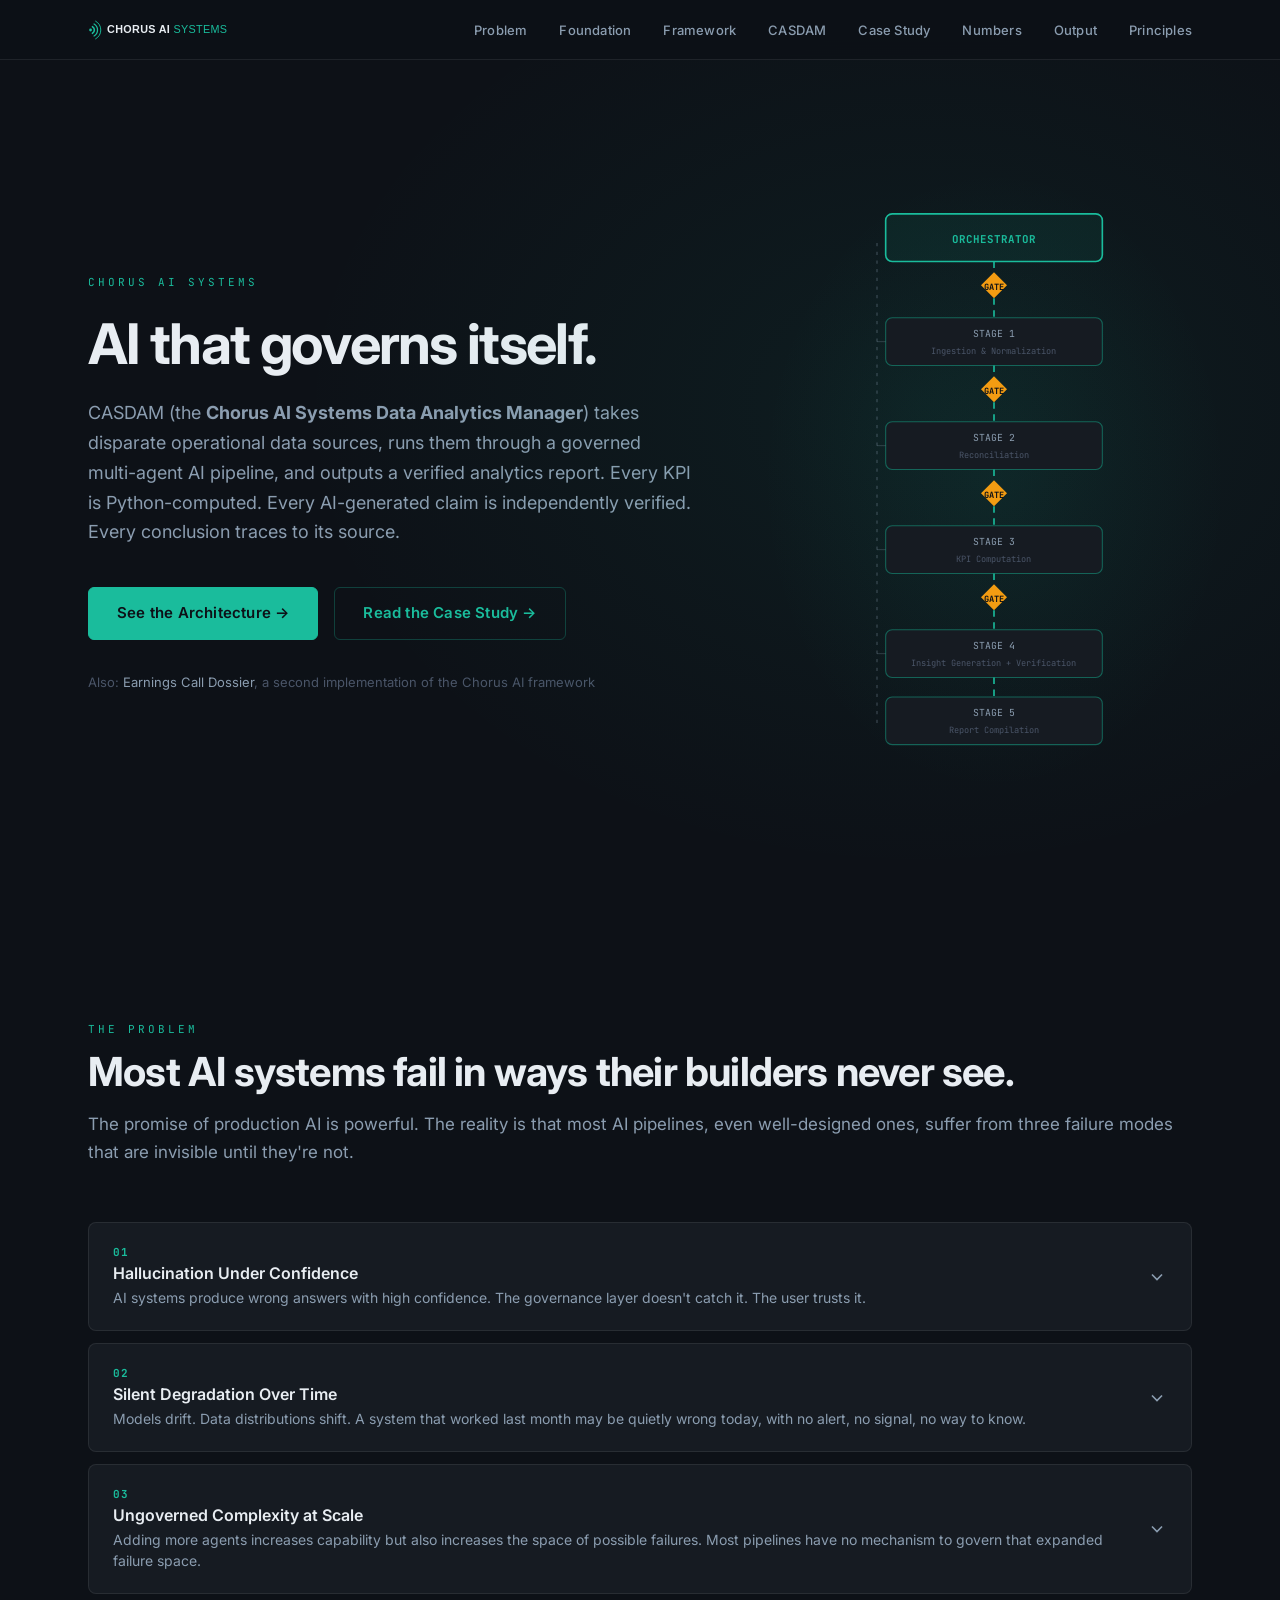
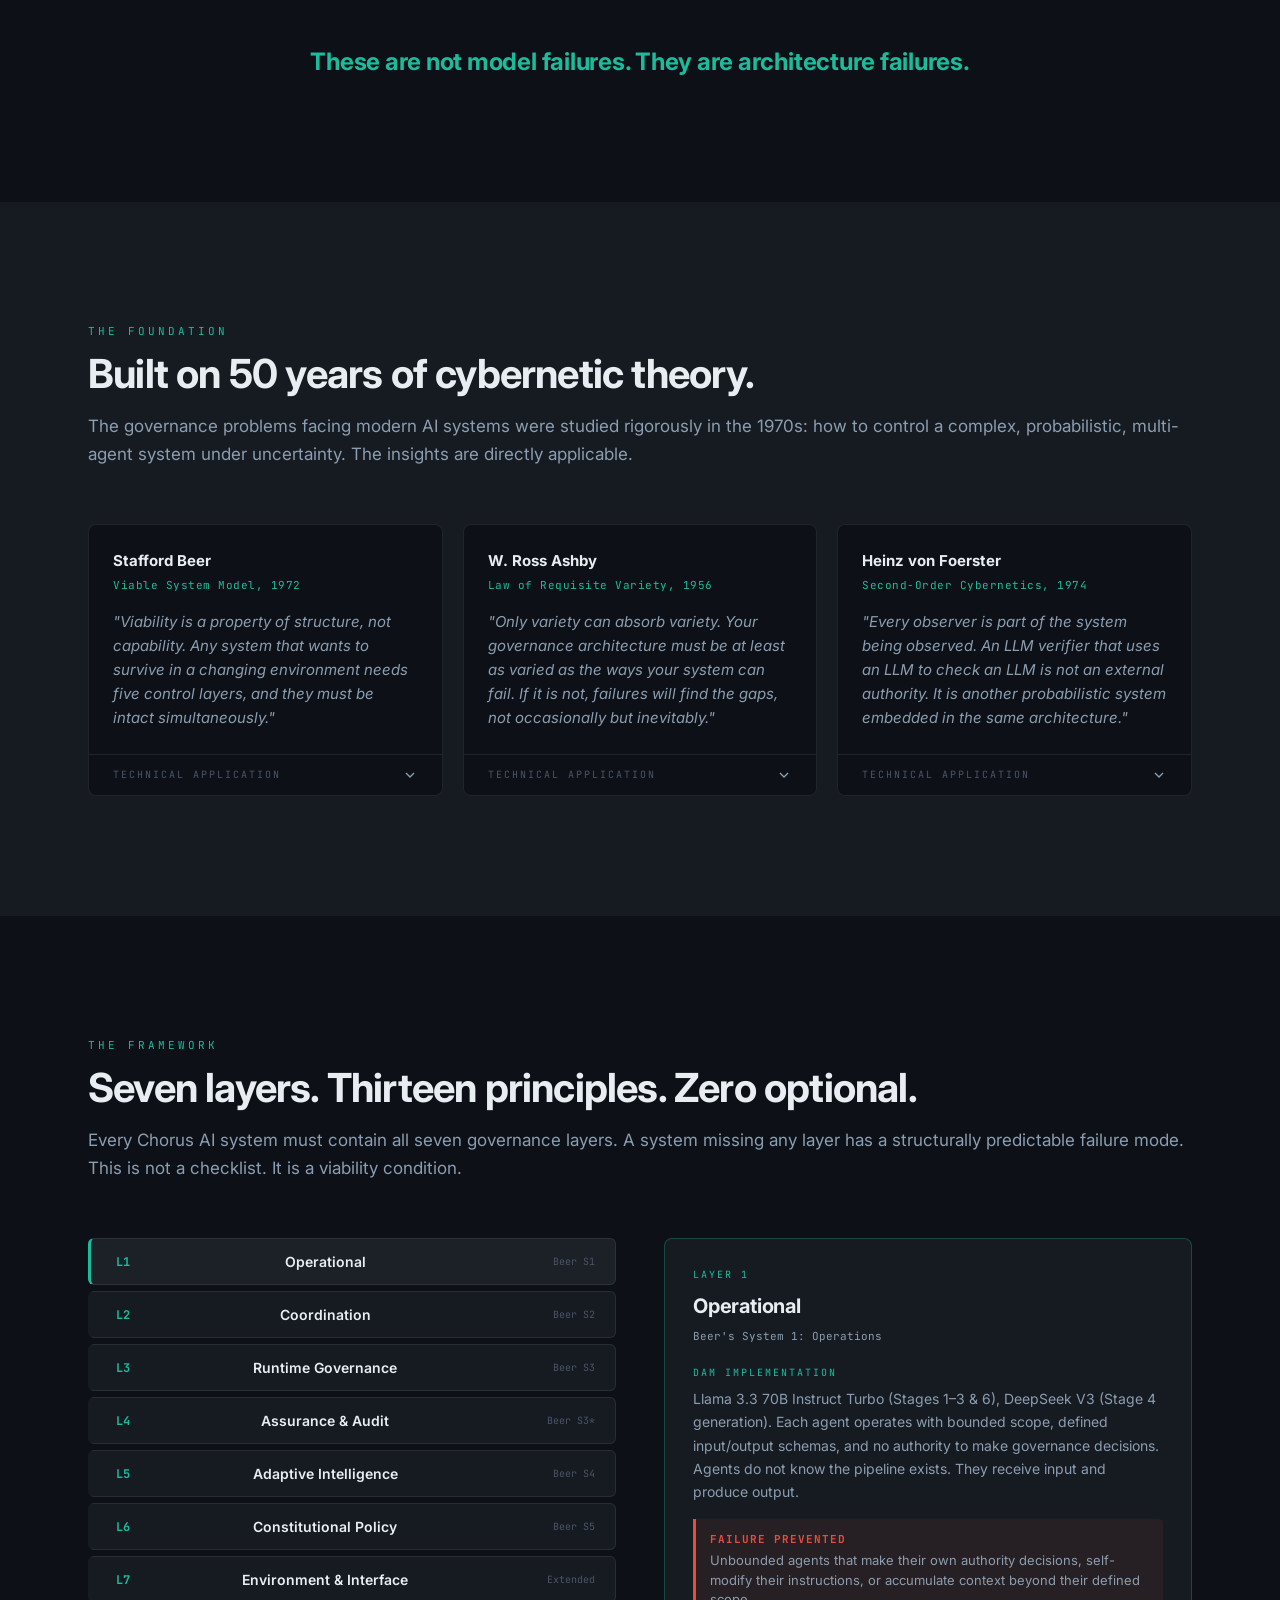
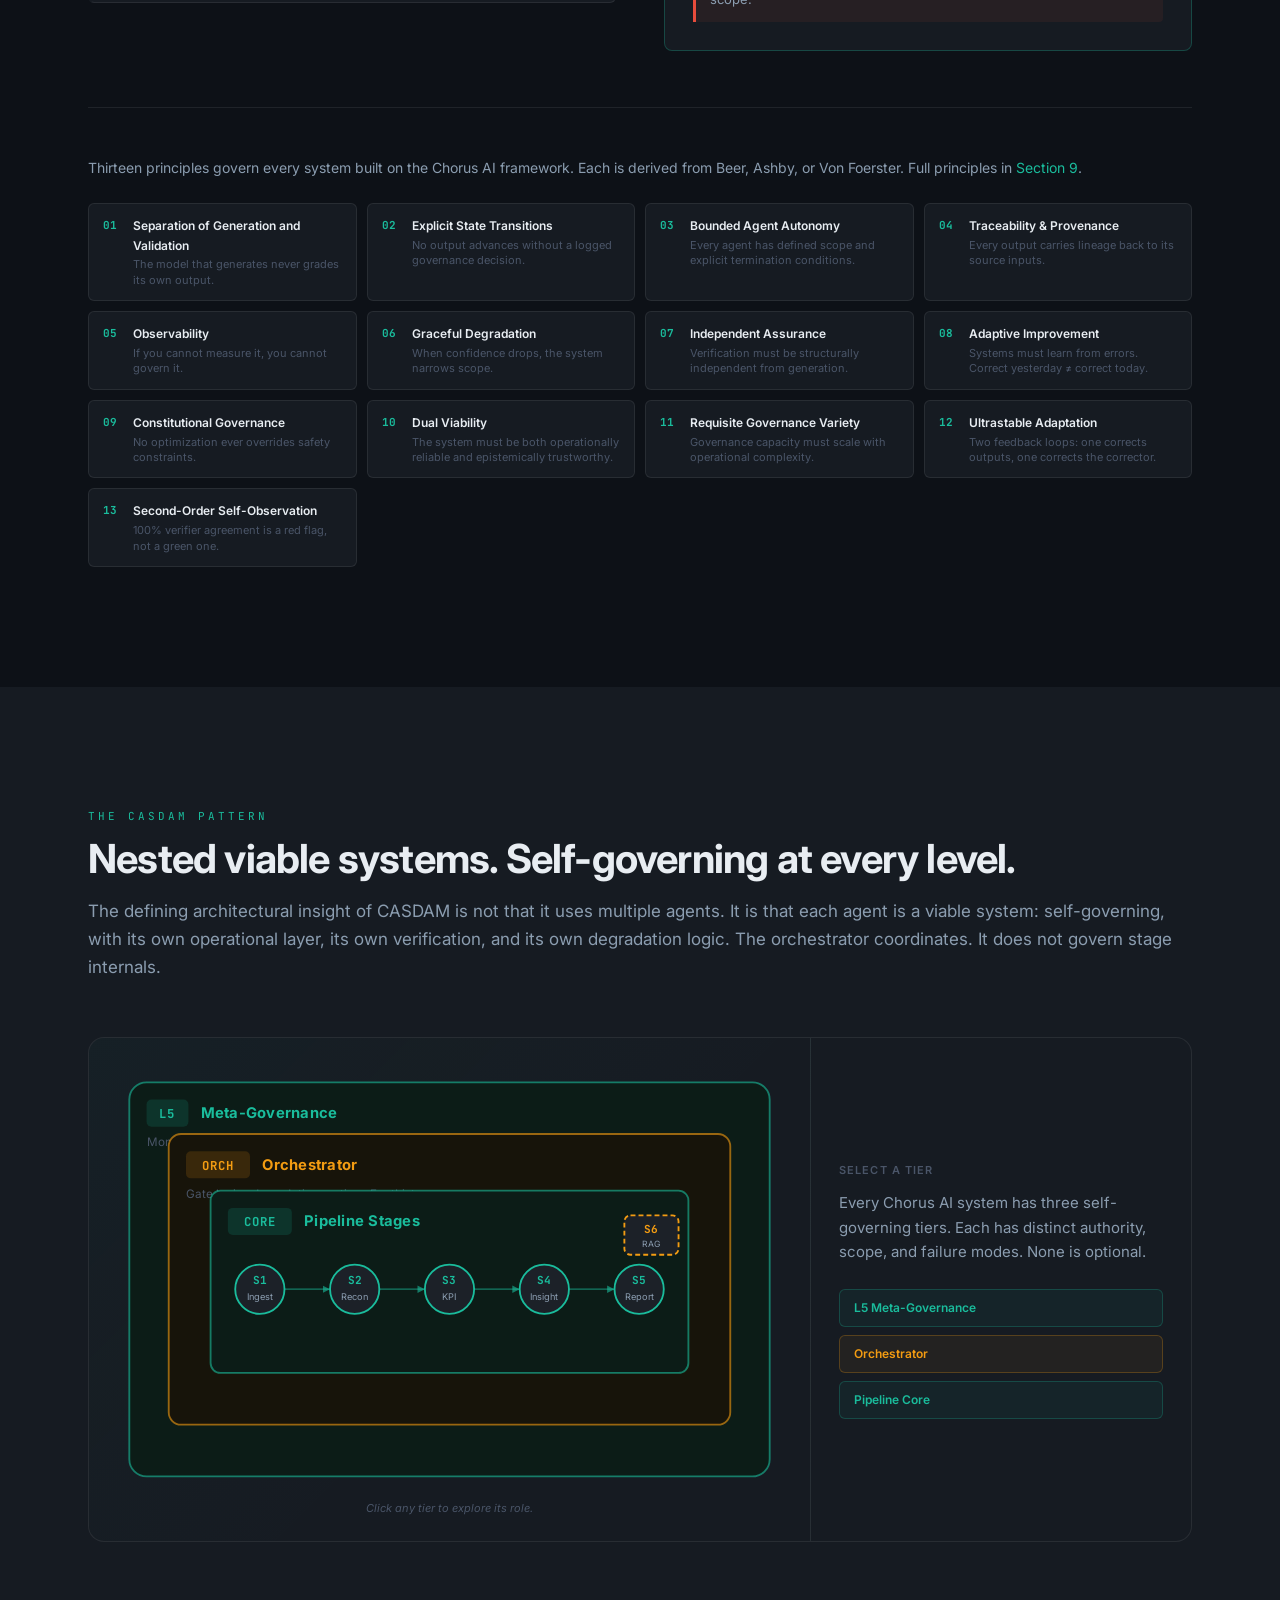
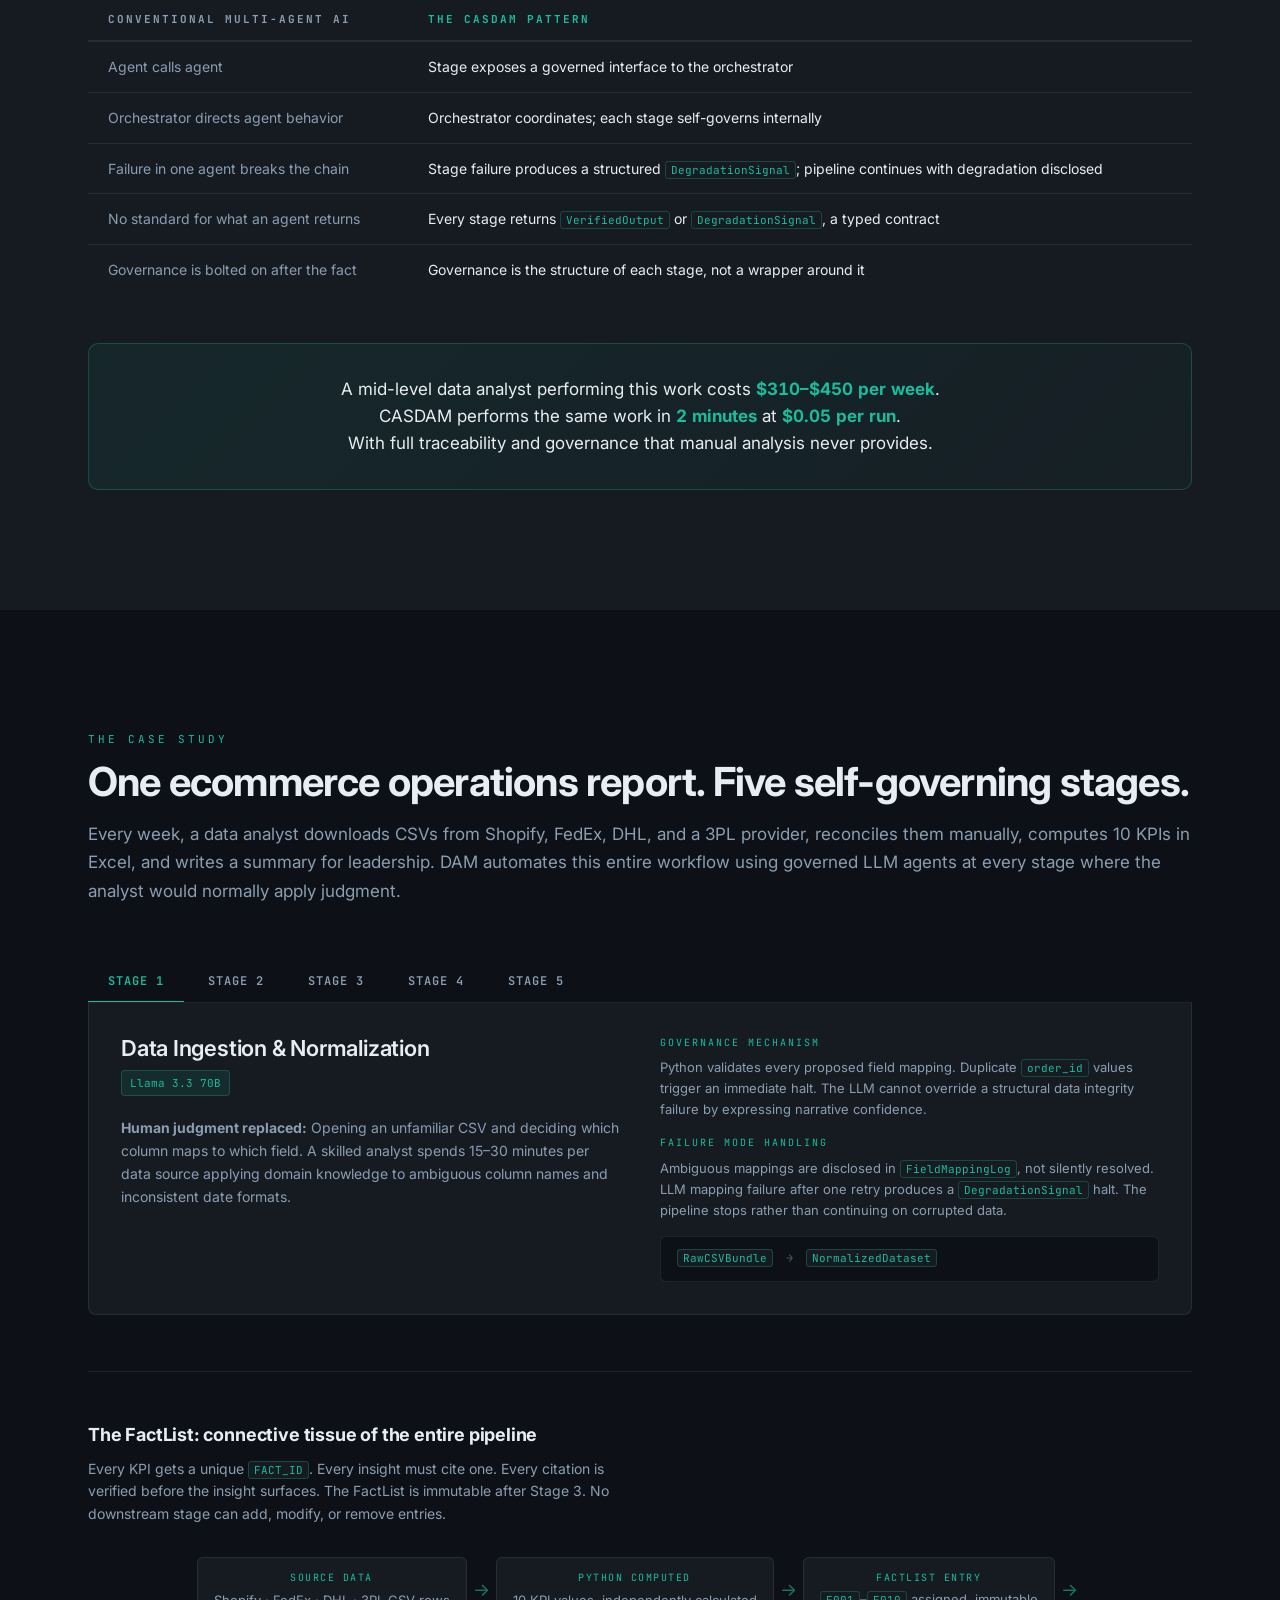
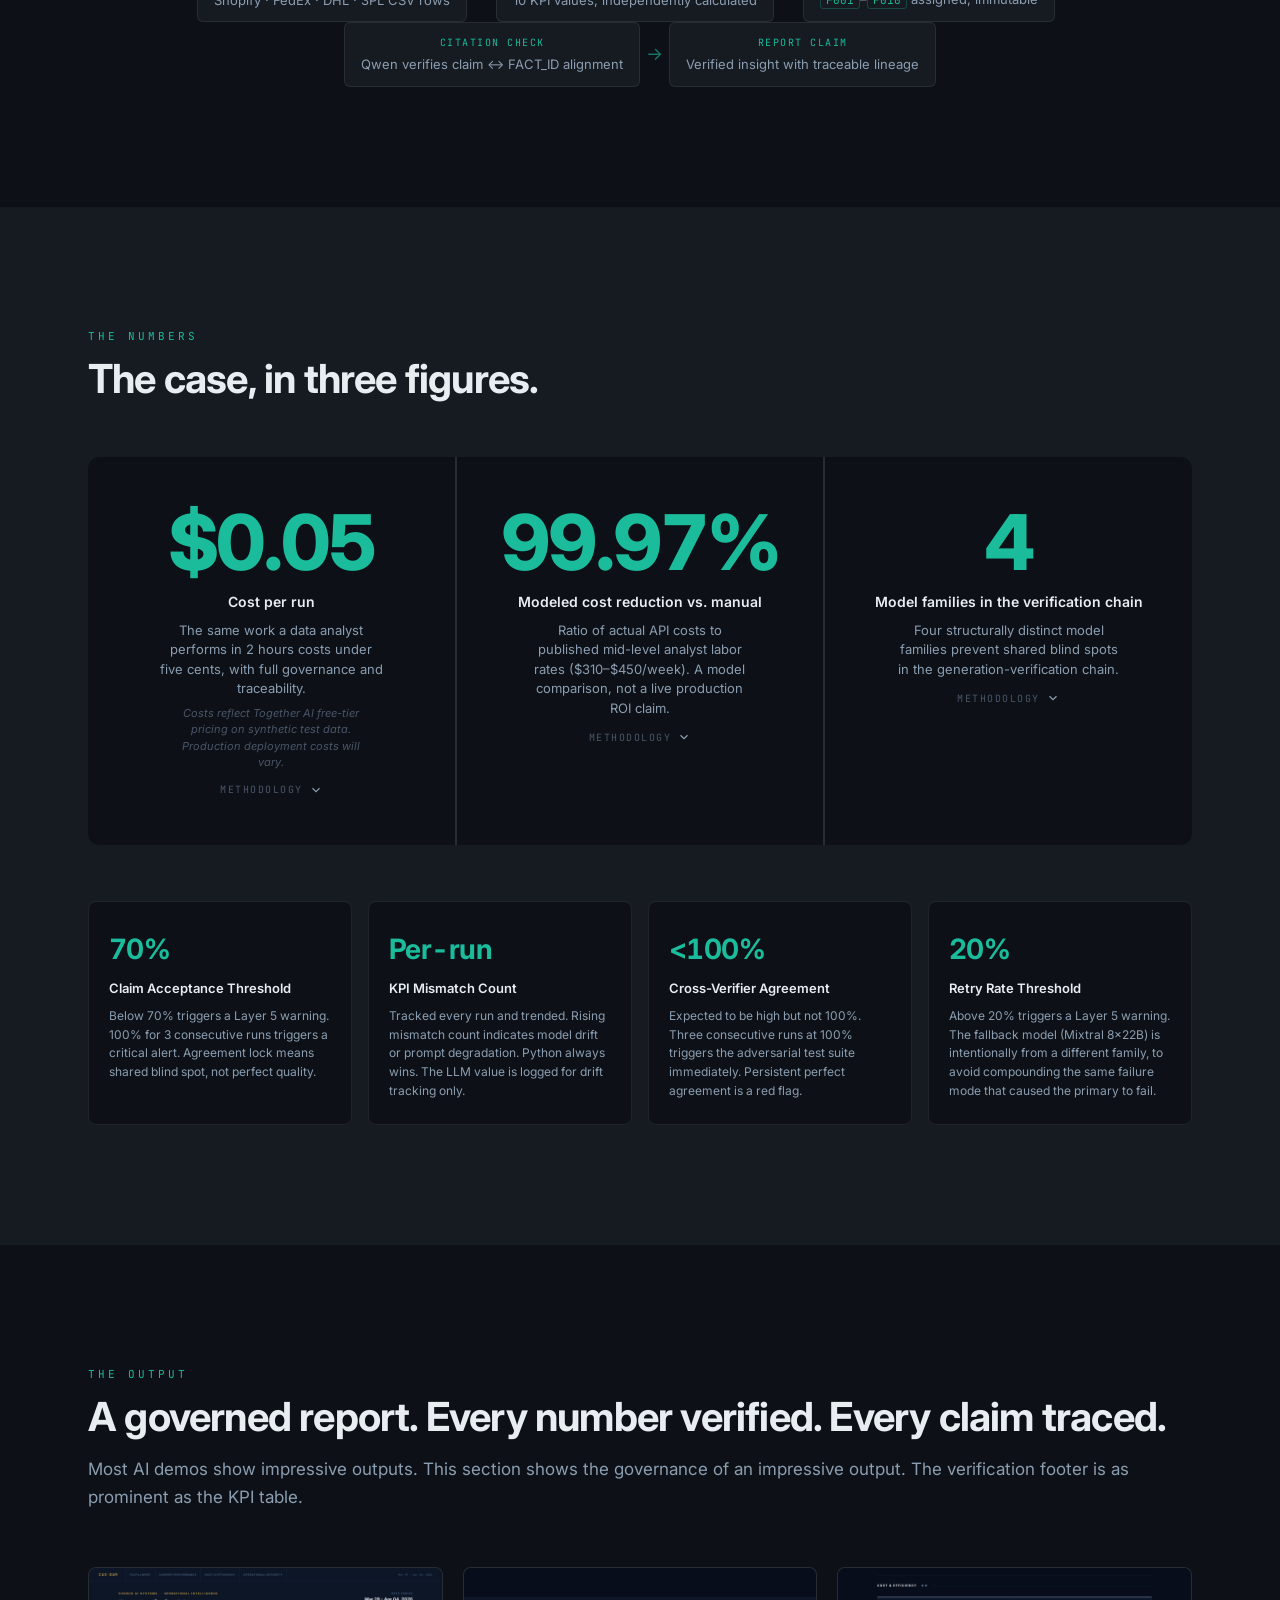
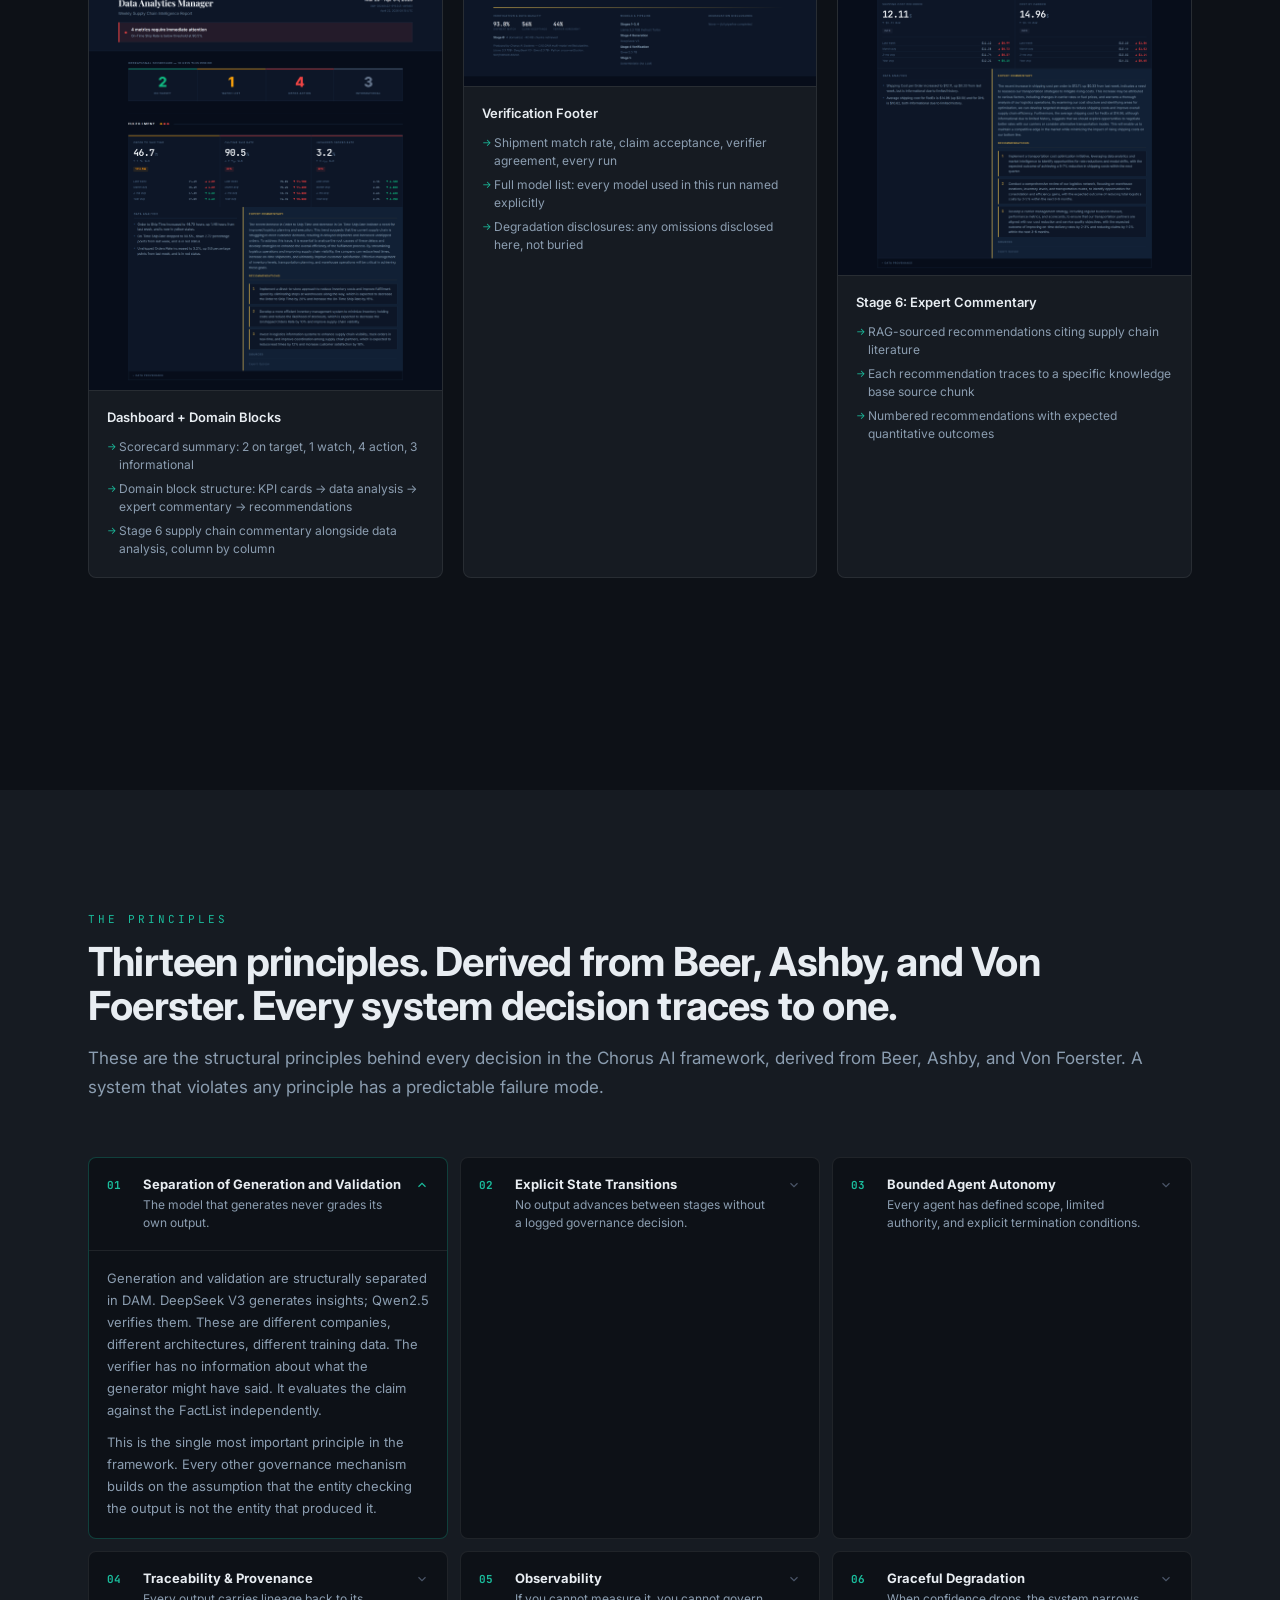
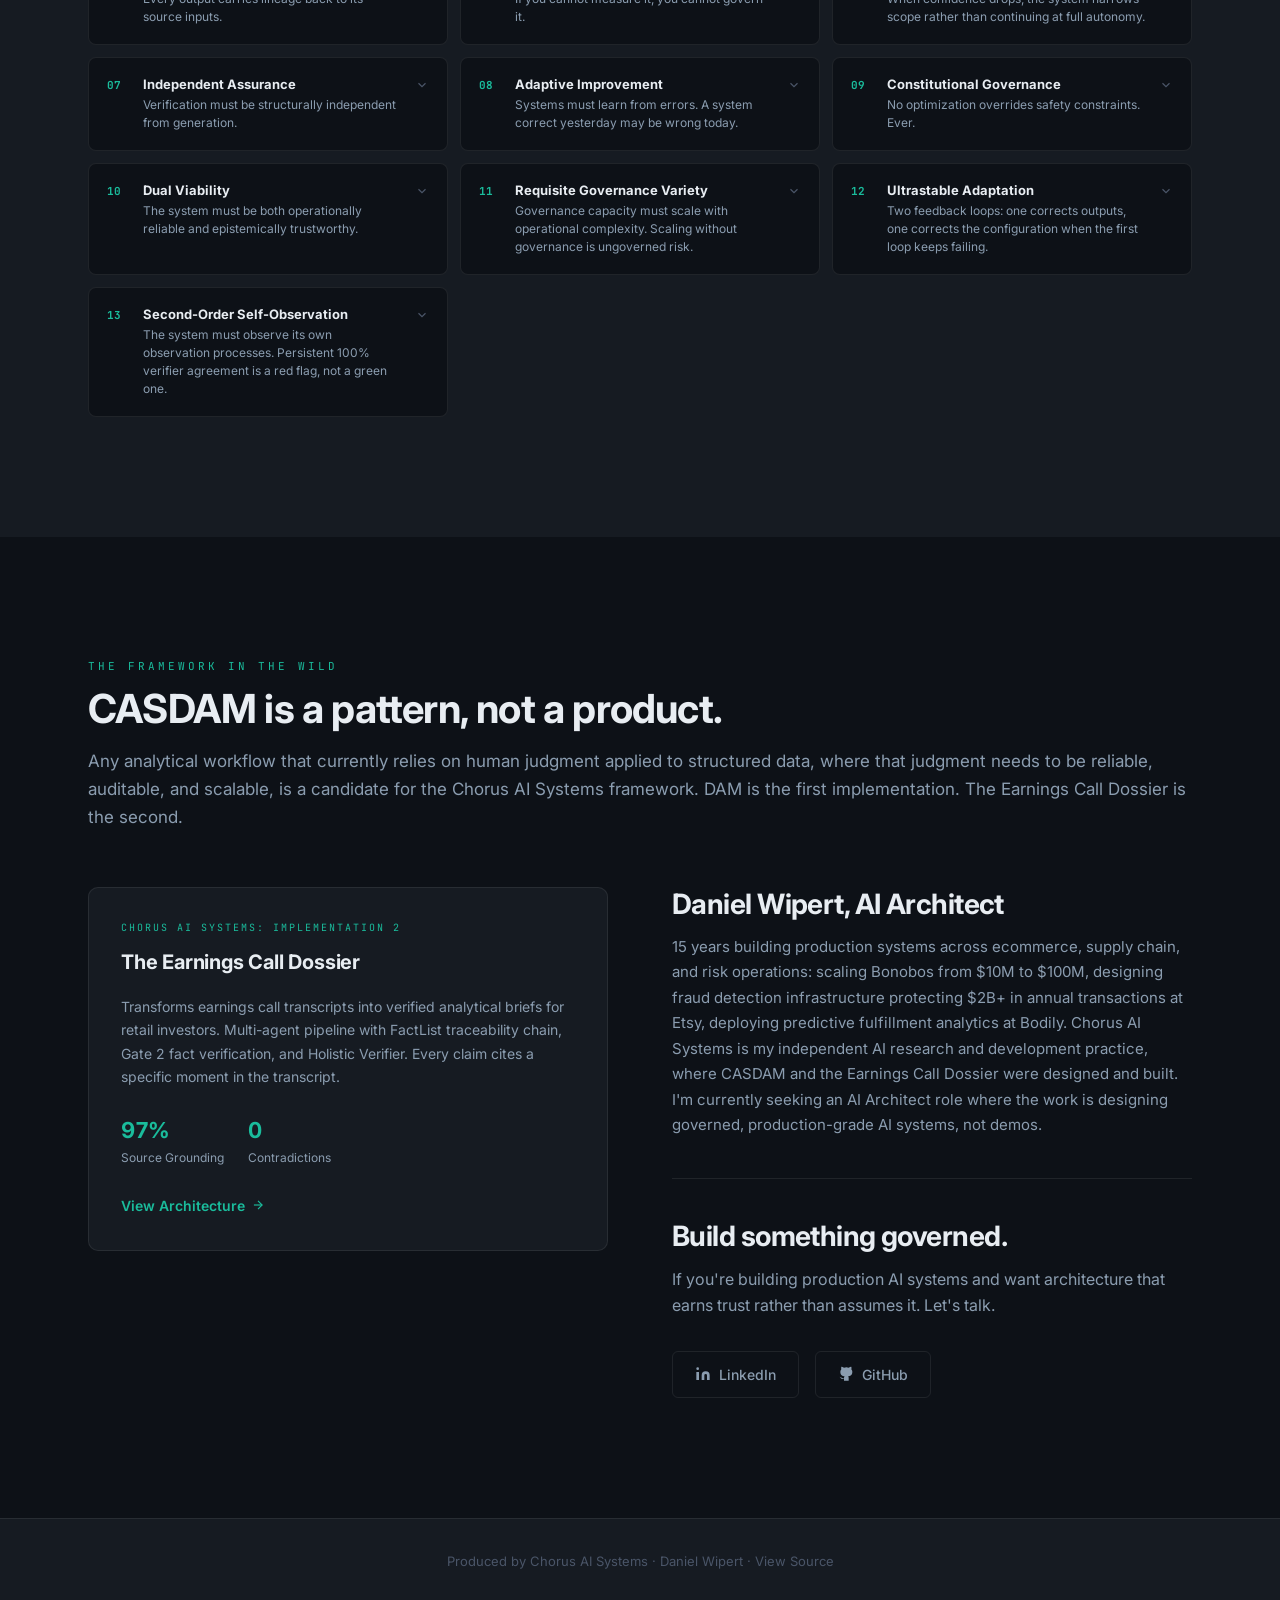
==== docs/index.html @ d3dacec9 "Add CASDAM case study website and supporting infrastructure - docs/: complete static case study site" ====
<!DOCTYPE html>
<html lang="en">
<head>
<meta charset="utf-8">
<meta name="viewport" content="width=device-width, initial-scale=1">
<title>CASDAM: Chorus AI Systems Case Study</title>
<meta name="description" content="CASDAM is a closed-loop, multi-agent analytics framework where every stage self-governs, every output is independently verified, and every claim traces to its source.">
<link rel="preconnect" href="https://fonts.googleapis.com">
<link rel="preconnect" href="https://fonts.gstatic.com" crossorigin>
<link href="https://fonts.googleapis.com/css2?family=Inter:wght@300;400;500;600;700;800&family=JetBrains+Mono:wght@400;700&display=swap" rel="stylesheet">
<link rel="stylesheet" href="css/style.css">
</head>
<body>

<!-- ── Navigation ───────────────────────────────────────────── -->
<nav class="nav" id="nav">
  <div class="nav-inner">
    <a href="#hero" class="nav-logo">
      <img src="assets/chorus-logo.svg" alt="Chorus AI Systems">
    </a>
    <ul class="nav-links">
      <li><a href="#problem">Problem</a></li>
      <li><a href="#foundation">Foundation</a></li>
      <li><a href="#framework">Framework</a></li>
      <li><a href="#pattern">CASDAM</a></li>
      <li><a href="#case-study">Case Study</a></li>
      <li><a href="#numbers">Numbers</a></li>
      <li><a href="#output">Output</a></li>
      <li><a href="#principles">Principles</a></li>
    </ul>
    <button class="nav-hamburger" id="hamburger" aria-label="Menu">
      <span></span><span></span><span></span>
    </button>
  </div>
</nav>
<div class="nav-mobile" id="nav-mobile">
  <a href="#problem">Problem</a>
  <a href="#foundation">Foundation</a>
  <a href="#framework">Framework</a>
  <a href="#pattern">CASDAM</a>
  <a href="#case-study">Case Study</a>
  <a href="#numbers">Numbers</a>
  <a href="#output">Output</a>
  <a href="#principles">Principles</a>
</div>

<!-- ── Section 1: Hero ──────────────────────────────────────── -->
<section id="hero">
  <div class="container">
    <div class="hero-inner">

      <div class="hero-content">
        <span class="hero-overline">Chorus AI Systems</span>
        <h1 class="hero-h1">AI that governs itself.</h1>
        <p class="hero-sub">CASDAM (the <strong>Chorus AI Systems Data Analytics Manager</strong>) takes disparate operational data sources, runs them through a governed multi-agent AI pipeline, and outputs a verified analytics report. Every KPI is Python-computed. Every AI-generated claim is independently verified. Every conclusion traces to its source.</p>
        <div class="hero-ctas">
          <a href="#pattern" class="btn btn-primary">See the Architecture &rarr;</a>
          <a href="#case-study" class="btn btn-outline">Read the Case Study &rarr;</a>
        </div>
        <p class="hero-footnote">Also: <a href="https://github.com/danielwipert/dossier-earnings-call" target="_blank" rel="noopener">Earnings Call Dossier</a>, a second implementation of the Chorus AI framework</p>
      </div>

      <!-- Animated Pipeline SVG -->
      <div class="hero-visual">
        <svg class="pipeline-svg" viewBox="0 0 240 512" xmlns="http://www.w3.org/2000/svg" aria-label="Animated pipeline diagram">
          <!-- Orchestrator -->
          <rect class="orch-rect" x="20" y="10" width="200" height="44" rx="6"
            fill="rgba(26,188,156,0.08)" stroke="#1ABC9C" stroke-width="1.5"/>
          <text x="120" y="37" text-anchor="middle" font-family="'JetBrains Mono',monospace" font-size="10" fill="#1ABC9C" font-weight="700">ORCHESTRATOR</text>

          <!-- Flow: orch → gate1 -->
          <line class="flow-line" x1="120" y1="54" x2="120" y2="72" stroke="#1ABC9C" stroke-width="1.5"/>
          <!-- Gate 1 -->
          <polygon class="gate-node" points="120,64 132,76 120,88 108,76" fill="#F39C12"/>
          <text x="120" y="80" text-anchor="middle" font-family="'JetBrains Mono',monospace" font-size="8" fill="#0D1117" font-weight="700">GATE</text>
          <!-- Flow: gate1 → stage1 -->
          <line class="flow-line" x1="120" y1="88" x2="120" y2="106" stroke="#1ABC9C" stroke-width="1.5"/>

          <!-- Stage 1 -->
          <rect x="20" y="106" width="200" height="44" rx="6"
            fill="#161B22" stroke="rgba(26,188,156,0.45)" stroke-width="1"/>
          <text x="120" y="124" text-anchor="middle" font-family="'JetBrains Mono',monospace" font-size="9" fill="#8B9DB0">STAGE 1</text>
          <text x="120" y="139" text-anchor="middle" font-family="'JetBrains Mono',monospace" font-size="8" fill="#4A5568">Ingestion &amp; Normalization</text>

          <!-- Flow: stage1 → gate2 -->
          <line class="flow-line" x1="120" y1="150" x2="120" y2="168" stroke="#1ABC9C" stroke-width="1.5"/>
          <!-- Gate 2 -->
          <polygon class="gate-node" points="120,160 132,172 120,184 108,172" fill="#F39C12" style="animation-delay:0.4s"/>
          <text x="120" y="176" text-anchor="middle" font-family="'JetBrains Mono',monospace" font-size="8" fill="#0D1117" font-weight="700">GATE</text>
          <line class="flow-line" x1="120" y1="184" x2="120" y2="202" stroke="#1ABC9C" stroke-width="1.5"/>

          <!-- Stage 2 -->
          <rect x="20" y="202" width="200" height="44" rx="6"
            fill="#161B22" stroke="rgba(26,188,156,0.45)" stroke-width="1"/>
          <text x="120" y="220" text-anchor="middle" font-family="'JetBrains Mono',monospace" font-size="9" fill="#8B9DB0">STAGE 2</text>
          <text x="120" y="235" text-anchor="middle" font-family="'JetBrains Mono',monospace" font-size="8" fill="#4A5568">Reconciliation</text>

          <!-- Flow: stage2 → gate3 -->
          <line class="flow-line" x1="120" y1="246" x2="120" y2="264" stroke="#1ABC9C" stroke-width="1.5"/>
          <polygon class="gate-node" points="120,256 132,268 120,280 108,268" fill="#F39C12" style="animation-delay:0.8s"/>
          <text x="120" y="272" text-anchor="middle" font-family="'JetBrains Mono',monospace" font-size="8" fill="#0D1117" font-weight="700">GATE</text>
          <line class="flow-line" x1="120" y1="280" x2="120" y2="298" stroke="#1ABC9C" stroke-width="1.5"/>

          <!-- Stage 3 -->
          <rect x="20" y="298" width="200" height="44" rx="6"
            fill="#161B22" stroke="rgba(26,188,156,0.45)" stroke-width="1"/>
          <text x="120" y="316" text-anchor="middle" font-family="'JetBrains Mono',monospace" font-size="9" fill="#8B9DB0">STAGE 3</text>
          <text x="120" y="331" text-anchor="middle" font-family="'JetBrains Mono',monospace" font-size="8" fill="#4A5568">KPI Computation</text>

          <!-- Flow: stage3 → gate4 -->
          <line class="flow-line" x1="120" y1="342" x2="120" y2="360" stroke="#1ABC9C" stroke-width="1.5"/>
          <polygon class="gate-node" points="120,352 132,364 120,376 108,364" fill="#F39C12" style="animation-delay:1.2s"/>
          <text x="120" y="368" text-anchor="middle" font-family="'JetBrains Mono',monospace" font-size="8" fill="#0D1117" font-weight="700">GATE</text>
          <line class="flow-line" x1="120" y1="376" x2="120" y2="394" stroke="#1ABC9C" stroke-width="1.5"/>

          <!-- Stage 4 -->
          <rect x="20" y="394" width="200" height="44" rx="6"
            fill="#161B22" stroke="rgba(26,188,156,0.45)" stroke-width="1"/>
          <text x="120" y="412" text-anchor="middle" font-family="'JetBrains Mono',monospace" font-size="9" fill="#8B9DB0">STAGE 4</text>
          <text x="120" y="427" text-anchor="middle" font-family="'JetBrains Mono',monospace" font-size="8" fill="#4A5568">Insight Generation + Verification</text>

          <!-- Flow: stage4 → stage5 (no gate — Stage 5 is deterministic) -->
          <line class="flow-line" x1="120" y1="438" x2="120" y2="456" stroke="#1ABC9C" stroke-width="1.5"/>

          <!-- Stage 5 -->
          <rect x="20" y="456" width="200" height="44" rx="6"
            fill="#161B22" stroke="rgba(26,188,156,0.45)" stroke-width="1"/>
          <text x="120" y="474" text-anchor="middle" font-family="'JetBrains Mono',monospace" font-size="9" fill="#8B9DB0">STAGE 5</text>
          <text x="120" y="489" text-anchor="middle" font-family="'JetBrains Mono',monospace" font-size="8" fill="#4A5568">Report Compilation</text>

          <!-- Telemetry: upward dashed line on left side -->
          <line class="flow-up-line" x1="12" y1="480" x2="12" y2="32"
            stroke="#8B9DB0" stroke-width="1"/>
          <!-- Telemetry tap lines from each stage -->
          <line x1="20" y1="128" x2="12" y2="128" stroke="#8B9DB0" stroke-width="0.75" opacity="0.35"/>
          <line x1="20" y1="224" x2="12" y2="224" stroke="#8B9DB0" stroke-width="0.75" opacity="0.35"/>
          <line x1="20" y1="320" x2="12" y2="320" stroke="#8B9DB0" stroke-width="0.75" opacity="0.35"/>
          <line x1="20" y1="416" x2="12" y2="416" stroke="#8B9DB0" stroke-width="0.75" opacity="0.35"/>
        </svg>
      </div>

    </div>
  </div>
</section>

<!-- ── Section 2: The Problem ───────────────────────────────── -->
<section id="problem" class="section">
  <div class="container">
    <div class="section-header fade-up">
      <span class="label">The Problem</span>
      <h2>Most AI systems fail in ways their builders never see.</h2>
      <p class="section-subhead">The promise of production AI is powerful. The reality is that most AI pipelines, even well-designed ones, suffer from three failure modes that are invisible until they're not.</p>
    </div>
    <div class="problem-grid">
      <!-- Card 1 -->
      <div class="card fade-up" data-expand>
        <button class="card-trigger" aria-expanded="false">
          <div class="card-trigger-left">
            <div class="card-num">01</div>
            <div class="card-title">Hallucination Under Confidence</div>
            <div class="card-preview">AI systems produce wrong answers with high confidence. The governance layer doesn't catch it. The user trusts it.</div>
          </div>
          <svg class="card-chevron" viewBox="0 0 24 24" fill="none" stroke="currentColor" stroke-width="2"><polyline points="6 9 12 15 18 9"/></svg>
        </button>
        <div class="card-body">
          <div class="card-body-inner">
            <span class="tech-label">Technical Root Cause</span>
            <p>The model that generates also evaluates. Shared architecture means shared blind spots. A verifier trained on the same data distribution as the generator will miss the same classes of errors the generator makes.</p>
            <p>Solution requires <strong>structural separation</strong> of generation and verification with independent model families. Not more prompting of the same model: different architecture, different training, different blind spots.</p>
          </div>
        </div>
      </div>
      <!-- Card 2 -->
      <div class="card fade-up" data-expand>
        <button class="card-trigger" aria-expanded="false">
          <div class="card-trigger-left">
            <div class="card-num">02</div>
            <div class="card-title">Silent Degradation Over Time</div>
            <div class="card-preview">Models drift. Data distributions shift. A system that worked last month may be quietly wrong today, with no alert, no signal, no way to know.</div>
          </div>
          <svg class="card-chevron" viewBox="0 0 24 24" fill="none" stroke="currentColor" stroke-width="2"><polyline points="6 9 12 15 18 9"/></svg>
        </button>
        <div class="card-body">
          <div class="card-body-inner">
            <span class="tech-label">Technical Root Cause</span>
            <p>Single-loop feedback corrects individual outputs but cannot detect configuration failures. When the first feedback loop keeps failing, there is no second mechanism to notice that the first loop is broken.</p>
            <p>Solution requires a <strong>secondary feedback loop</strong> (Layer 5 in the Chorus AI framework) that monitors the governance layer itself, not just individual outputs. The orchestrator must be observable, not just the agents.</p>
          </div>
        </div>
      </div>
      <!-- Card 3 -->
      <div class="card fade-up" data-expand>
        <button class="card-trigger" aria-expanded="false">
          <div class="card-trigger-left">
            <div class="card-num">03</div>
            <div class="card-title">Ungoverned Complexity at Scale</div>
            <div class="card-preview">Adding more agents increases capability but also increases the space of possible failures. Most pipelines have no mechanism to govern that expanded failure space.</div>
          </div>
          <svg class="card-chevron" viewBox="0 0 24 24" fill="none" stroke="currentColor" stroke-width="2"><polyline points="6 9 12 15 18 9"/></svg>
        </button>
        <div class="card-body">
          <div class="card-body-inner">
            <span class="tech-label">Technical Root Cause</span>
            <p>Ashby's Law of Requisite Variety violated. Governance capacity must scale proportionally with operational complexity. Every new agent introduced to a system requires a corresponding increase in verification, coordination, and audit mechanisms.</p>
            <p>A pipeline with five agents and governance designed for two is not safer than a two-agent pipeline. It is less safe. The governance gap grows with every addition.</p>
          </div>
        </div>
      </div>
    </div>
    <p class="problem-closing fade-up">These are not model failures. They are architecture failures.</p>
  </div>
</section>

<!-- ── Section 3: The Theoretical Foundation ────────────────── -->
<section id="foundation" class="section">
  <div class="container">
    <div class="section-header fade-up">
      <span class="label">The Foundation</span>
      <h2>Built on 50 years of cybernetic theory.</h2>
      <p class="section-subhead">The governance problems facing modern AI systems were studied rigorously in the 1970s: how to control a complex, probabilistic, multi-agent system under uncertainty. The insights are directly applicable.</p>
    </div>
    <div class="theorist-grid">
      <!-- Beer -->
      <div class="theorist-card fade-up" data-theorist>
        <div class="tc-header">
          <div class="tc-name">Stafford Beer</div>
          <div class="tc-work">Viable System Model, 1972</div>
          <p class="tc-insight">"Viability is a property of structure, not capability. Any system that wants to survive in a changing environment needs five control layers, and they must be intact simultaneously."</p>
        </div>
        <button class="tc-trigger" aria-expanded="false">
          <span class="tc-trigger-lbl">Technical Application</span>
          <svg class="card-chevron" viewBox="0 0 24 24" fill="none" stroke="currentColor" stroke-width="2"><polyline points="6 9 12 15 18 9"/></svg>
        </button>
        <div class="tc-body">
          <div class="tc-body-inner">
            CASDAM maps Beer's five systems to seven layers for AI: Operational (agents), Coordination (schema enforcement, sequencing), Runtime Governance (gates, halts), Assurance &amp; Audit (independent verification), Adaptive Intelligence (meta-governance), Constitutional Policy (inviolable constraints), Environment &amp; Interface (I/O governance). A system missing any layer has a predictable class of failure modes. Not a possible failure. A guaranteed one.
          </div>
        </div>
      </div>
      <!-- Ashby -->
      <div class="theorist-card fade-up" data-theorist>
        <div class="tc-header">
          <div class="tc-name">W. Ross Ashby</div>
          <div class="tc-work">Law of Requisite Variety, 1956</div>
          <p class="tc-insight">"Only variety can absorb variety. Your governance architecture must be at least as varied as the ways your system can fail. If it is not, failures will find the gaps, not occasionally but inevitably."</p>
        </div>
        <button class="tc-trigger" aria-expanded="false">
          <span class="tc-trigger-lbl">Technical Application</span>
          <svg class="card-chevron" viewBox="0 0 24 24" fill="none" stroke="currentColor" stroke-width="2"><polyline points="6 9 12 15 18 9"/></svg>
        </button>
        <div class="tc-body">
          <div class="tc-body-inner">
            CASDAM satisfies Ashby's Law through two simultaneous strategies: <strong>amplification</strong> (multi-model verification, contradiction detection, model disagreement analysis) and <strong>attenuation</strong> (bounded agent autonomy, schema enforcement, state gating, domain restrictions). Four distinct model families are a hard architectural requirement, not a redundancy choice, because verifiers that share architecture share blind spots.
          </div>
        </div>
      </div>
      <!-- Von Foerster -->
      <div class="theorist-card fade-up" data-theorist>
        <div class="tc-header">
          <div class="tc-name">Heinz von Foerster</div>
          <div class="tc-work">Second-Order Cybernetics, 1974</div>
          <p class="tc-insight">"Every observer is part of the system being observed. An LLM verifier that uses an LLM to check an LLM is not an external authority. It is another probabilistic system embedded in the same architecture."</p>
        </div>
        <button class="tc-trigger" aria-expanded="false">
          <span class="tc-trigger-lbl">Technical Application</span>
          <svg class="card-chevron" viewBox="0 0 24 24" fill="none" stroke="currentColor" stroke-width="2"><polyline points="6 9 12 15 18 9"/></svg>
        </button>
        <div class="tc-body">
          <div class="tc-body-inner">
            CASDAM implements second-order governance through: <strong>observer diversity</strong> (no two adjacent verification stages share model family), <strong>meta-governance</strong> (Layer 5 monitors the governance layer itself, not just outputs), and <strong>mandatory external observation</strong> (human review, adversarial testing). The cross-verifier agreement tracker exists specifically because persistent 100% agreement between two models is a red flag. It means they share the same blind spot, not that everything is correct.
          </div>
        </div>
      </div>
    </div>
  </div>
</section>

<!-- ── Section 4: The Chorus AI Framework ───────────────────── -->
<section id="framework" class="section">
  <div class="container">
    <div class="section-header fade-up">
      <span class="label">The Framework</span>
      <h2>Seven layers. Thirteen principles. Zero optional.</h2>
      <p class="section-subhead">Every Chorus AI system must contain all seven governance layers. A system missing any layer has a structurally predictable failure mode. This is not a checklist. It is a viability condition.</p>
    </div>
    <div class="framework-layout fade-up">
      <!-- Layer stack -->
      <div class="layer-stack" id="layer-stack">
        <button class="layer-bar active" data-layer="1">
          <span class="layer-num">L1</span>
          <span class="layer-name">Operational</span>
          <span class="layer-vsm">Beer S1</span>
        </button>
        <button class="layer-bar" data-layer="2">
          <span class="layer-num">L2</span>
          <span class="layer-name">Coordination</span>
          <span class="layer-vsm">Beer S2</span>
        </button>
        <button class="layer-bar" data-layer="3">
          <span class="layer-num">L3</span>
          <span class="layer-name">Runtime Governance</span>
          <span class="layer-vsm">Beer S3</span>
        </button>
        <button class="layer-bar" data-layer="4">
          <span class="layer-num">L4</span>
          <span class="layer-name">Assurance &amp; Audit</span>
          <span class="layer-vsm">Beer S3*</span>
        </button>
        <button class="layer-bar" data-layer="5">
          <span class="layer-num">L5</span>
          <span class="layer-name">Adaptive Intelligence</span>
          <span class="layer-vsm">Beer S4</span>
        </button>
        <button class="layer-bar" data-layer="6">
          <span class="layer-num">L6</span>
          <span class="layer-name">Constitutional Policy</span>
          <span class="layer-vsm">Beer S5</span>
        </button>
        <button class="layer-bar" data-layer="7">
          <span class="layer-num">L7</span>
          <span class="layer-name">Environment &amp; Interface</span>
          <span class="layer-vsm">Extended</span>
        </button>
      </div>
      <!-- Detail panels -->
      <div id="layer-panels">
        <div class="layer-panel active" data-panel="1">
          <div class="lp-number">Layer 1</div>
          <div class="lp-name">Operational</div>
          <div class="lp-vsm">Beer's System 1: Operations</div>
          <div class="lp-section">
            <div class="lp-section-label">DAM Implementation</div>
            <p>Llama 3.3 70B Instruct Turbo (Stages 1–3 &amp; 6), DeepSeek V3 (Stage 4 generation). Each agent operates with bounded scope, defined input/output schemas, and no authority to make governance decisions. Agents do not know the pipeline exists. They receive input and produce output.</p>
          </div>
          <div class="lp-failure"><strong>Failure Prevented</strong>Unbounded agents that make their own authority decisions, self-modify their instructions, or accumulate context beyond their defined scope.</div>
        </div>
        <div class="layer-panel" data-panel="2">
          <div class="lp-number">Layer 2</div>
          <div class="lp-name">Coordination</div>
          <div class="lp-vsm">Beer's System 2: Coordination</div>
          <div class="lp-section">
            <div class="lp-section-label">DAM Implementation</div>
            <p>Pydantic schemas enforce typed contracts between every stage. An asyncio orchestrator sequences execution and enforces stage ordering. Stage inputs and outputs are validated at every boundary. Malformed data cannot propagate.</p>
          </div>
          <div class="lp-failure"><strong>Failure Prevented</strong>Agents interfering with each other, semantic drift between stages, runaway execution loops, and schema violations that corrupt downstream computation.</div>
        </div>
        <div class="layer-panel" data-panel="3">
          <div class="lp-number">Layer 3</div>
          <div class="lp-name">Runtime Governance</div>
          <div class="lp-vsm">Beer's System 3: Control</div>
          <div class="lp-section">
            <div class="lp-section-label">DAM Implementation</div>
            <p>Internal gate in each stage MVS. Python independently recomputes every KPI value; the LLM estimate is compared against the Python value and discrepancies are logged. LLM/Python mismatches do not halt the pipeline; Python always wins. Explicit halt conditions defined for every stage.</p>
          </div>
          <div class="lp-failure"><strong>Failure Prevented</strong>Outputs advancing without verification, silent error compounding across stages, and LLM-computed values reaching the report without independent confirmation.</div>
        </div>
        <div class="layer-panel" data-panel="4">
          <div class="lp-number">Layer 4</div>
          <div class="lp-name">Assurance &amp; Audit</div>
          <div class="lp-vsm">Beer's System 3*: Audit</div>
          <div class="lp-section">
            <div class="lp-section-label">DAM Implementation</div>
            <p>Qwen2.5 independently verifies every Stage 4 insight citation against the FactList. Cross-verifier agreement tracked run-over-run. Adversarial test suite run monthly. The verifier is structurally independent of the generator: different model family, different training data.</p>
          </div>
          <div class="lp-failure"><strong>Failure Prevented</strong>Self-verification (generator grading its own output) and shared blind spots between generation and verification that allow systematic errors to pass undetected.</div>
        </div>
        <div class="layer-panel" data-panel="5">
          <div class="lp-number">Layer 5</div>
          <div class="lp-name">Adaptive Intelligence</div>
          <div class="lp-vsm">Beer's System 4: Intelligence</div>
          <div class="lp-section">
            <div class="lp-section-label">DAM Implementation</div>
            <p>Layer5Monitor reads the N most recent run logs. Emits structured alerts on rising retry rates, low claim acceptance rates, and verifier agreement lock (100% agreement for 3+ consecutive runs). Bounded authority: the monitor <em>recommends</em> but does not act. Humans act on its signals.</p>
          </div>
          <div class="lp-failure"><strong>Failure Prevented</strong>Silent degradation, model drift, and configuration failures that masquerade as output failures, all invisible to a system that only monitors individual outputs.</div>
        </div>
        <div class="layer-panel" data-panel="6">
          <div class="lp-number">Layer 6</div>
          <div class="lp-name">Constitutional Policy</div>
          <div class="lp-vsm">Beer's System 5: Policy</div>
          <div class="lp-section">
            <div class="lp-section-label">DAM Implementation</div>
            <p>Inviolable constraints: no unverified output is ever released. The FactList is immutable after Stage 3. Stage 4 refuses input where <span class="fact-id">python_verified=False</span>. No financial projections under any code path. These are structural constraints. They cannot be overridden by optimization pressure or LLM instruction.</p>
          </div>
          <div class="lp-failure"><strong>Failure Prevented</strong>Safety constraints overridden by optimization pressure, mission drift through accumulated small exceptions, and constitutional violations that compound over time.</div>
        </div>
        <div class="layer-panel" data-panel="7">
          <div class="lp-number">Layer 7</div>
          <div class="lp-name">Environment &amp; Interface</div>
          <div class="lp-vsm">Extended (Beer had no L7)</div>
          <div class="lp-section">
            <div class="lp-section-label">DAM Implementation</div>
            <p>Input validation before any LLM call. Malformed CSVs are rejected with disclosure, not silently handled. Output governance: required report sections are checked before PDF release. <span class="fact-id">HealthTelemetry</span> exposed upward to the orchestrator from every stage.</p>
          </div>
          <div class="lp-failure"><strong>Failure Prevented</strong>Malformed inputs propagating through the pipeline, incomplete outputs released without disclosure, and governance failures invisible to the orchestrating layer above.</div>
        </div>
      </div>
    </div>

    <!-- 13 Principles Summary -->
    <div class="principles-summary fade-up">
      <p class="principles-summary-heading">Thirteen principles govern every system built on the Chorus AI framework. Each is derived from Beer, Ashby, or Von Foerster. Full principles in <a href="#principles">Section 9</a>.</p>
      <div class="principle-chips">
        <div class="p-chip"><span class="p-chip-num">01</span><div class="p-chip-body"><div class="p-chip-name">Separation of Generation and Validation</div><div class="p-chip-line">The model that generates never grades its own output.</div></div></div>
        <div class="p-chip"><span class="p-chip-num">02</span><div class="p-chip-body"><div class="p-chip-name">Explicit State Transitions</div><div class="p-chip-line">No output advances without a logged governance decision.</div></div></div>
        <div class="p-chip"><span class="p-chip-num">03</span><div class="p-chip-body"><div class="p-chip-name">Bounded Agent Autonomy</div><div class="p-chip-line">Every agent has defined scope and explicit termination conditions.</div></div></div>
        <div class="p-chip"><span class="p-chip-num">04</span><div class="p-chip-body"><div class="p-chip-name">Traceability &amp; Provenance</div><div class="p-chip-line">Every output carries lineage back to its source inputs.</div></div></div>
        <div class="p-chip"><span class="p-chip-num">05</span><div class="p-chip-body"><div class="p-chip-name">Observability</div><div class="p-chip-line">If you cannot measure it, you cannot govern it.</div></div></div>
        <div class="p-chip"><span class="p-chip-num">06</span><div class="p-chip-body"><div class="p-chip-name">Graceful Degradation</div><div class="p-chip-line">When confidence drops, the system narrows scope.</div></div></div>
        <div class="p-chip"><span class="p-chip-num">07</span><div class="p-chip-body"><div class="p-chip-name">Independent Assurance</div><div class="p-chip-line">Verification must be structurally independent from generation.</div></div></div>
        <div class="p-chip"><span class="p-chip-num">08</span><div class="p-chip-body"><div class="p-chip-name">Adaptive Improvement</div><div class="p-chip-line">Systems must learn from errors. Correct yesterday ≠ correct today.</div></div></div>
        <div class="p-chip"><span class="p-chip-num">09</span><div class="p-chip-body"><div class="p-chip-name">Constitutional Governance</div><div class="p-chip-line">No optimization ever overrides safety constraints.</div></div></div>
        <div class="p-chip"><span class="p-chip-num">10</span><div class="p-chip-body"><div class="p-chip-name">Dual Viability</div><div class="p-chip-line">The system must be both operationally reliable and epistemically trustworthy.</div></div></div>
        <div class="p-chip"><span class="p-chip-num">11</span><div class="p-chip-body"><div class="p-chip-name">Requisite Governance Variety</div><div class="p-chip-line">Governance capacity must scale with operational complexity.</div></div></div>
        <div class="p-chip"><span class="p-chip-num">12</span><div class="p-chip-body"><div class="p-chip-name">Ultrastable Adaptation</div><div class="p-chip-line">Two feedback loops: one corrects outputs, one corrects the corrector.</div></div></div>
        <div class="p-chip"><span class="p-chip-num">13</span><div class="p-chip-body"><div class="p-chip-name">Second-Order Self-Observation</div><div class="p-chip-line">100% verifier agreement is a red flag, not a green one.</div></div></div>
      </div>
    </div>
  </div>
</section>

<!-- ── Section 5: The CASDAM Pattern ────────────────────────── -->
<section id="pattern" class="section">
  <div class="container">
    <div class="section-header fade-up">
      <span class="label">The CASDAM Pattern</span>
      <h2>Nested viable systems. Self-governing at every level.</h2>
      <p class="section-subhead">The defining architectural insight of CASDAM is not that it uses multiple agents. It is that each agent is a viable system: self-governing, with its own operational layer, its own verification, and its own degradation logic. The orchestrator coordinates. It does not govern stage internals.</p>
    </div>

    <div class="mvs-interactive fade-up">
      <div class="mvs-diagram-col">
        <svg id="mvs-svg" viewBox="0 0 540 340" xmlns="http://www.w3.org/2000/svg"></svg>
        <p class="mvs-hint">Click any tier to explore its role.</p>
      </div>
      <div class="mvs-info-col" id="mvs-info-col">
        <div class="mvs-info-default" id="mvs-info-default">
          <p class="mvs-info-prompt">Select a tier</p>
          <p class="mvs-info-intro">Every Chorus AI system has three self-governing tiers. Each has distinct authority, scope, and failure modes. None is optional.</p>
          <div class="mvs-tier-chips">
            <div class="mvs-chip mvs-chip--teal">L5 Meta-Governance</div>
            <div class="mvs-chip mvs-chip--amber">Orchestrator</div>
            <div class="mvs-chip mvs-chip--teal">Pipeline Core</div>
          </div>
        </div>
        <div class="mvs-info-detail" id="mvs-info-detail"></div>
      </div>
    </div>

    <table class="contrast-table fade-up">
      <thead>
        <tr>
          <th>Conventional Multi-Agent AI</th>
          <th>The CASDAM Pattern</th>
        </tr>
      </thead>
      <tbody>
        <tr><td>Agent calls agent</td><td>Stage exposes a governed interface to the orchestrator</td></tr>
        <tr><td>Orchestrator directs agent behavior</td><td>Orchestrator coordinates; each stage self-governs internally</td></tr>
        <tr><td>Failure in one agent breaks the chain</td><td>Stage failure produces a structured <span class="fact-id">DegradationSignal</span>; pipeline continues with degradation disclosed</td></tr>
        <tr><td>No standard for what an agent returns</td><td>Every stage returns <span class="fact-id">VerifiedOutput</span> or <span class="fact-id">DegradationSignal</span>, a typed contract</td></tr>
        <tr><td>Governance is bolted on after the fact</td><td>Governance is the structure of each stage, not a wrapper around it</td></tr>
      </tbody>
    </table>

    <div class="roi-callout fade-up">
      <p>A mid-level data analyst performing this work costs <strong>$310–$450 per week</strong>. CASDAM performs the same work in <strong>2 minutes</strong> at <strong>$0.05 per run</strong>.</p>
      <p class="roi-footnote">With full traceability and governance that manual analysis never provides.</p>
    </div>
  </div>
</section>

<!-- ── Section 6: DAM — The Case Study ──────────────────────── -->
<section id="case-study" class="section">
  <div class="container">
    <div class="section-header fade-up">
      <span class="label">The Case Study</span>
      <h2>One ecommerce operations report. Five self-governing stages.</h2>
      <p class="section-subhead">Every week, a data analyst downloads CSVs from Shopify, FedEx, DHL, and a 3PL provider, reconciles them manually, computes 10 KPIs in Excel, and writes a summary for leadership. DAM automates this entire workflow using governed LLM agents at every stage where the analyst would normally apply judgment.</p>
    </div>
    <div class="fade-up">
      <div class="stage-tabs" role="tablist">
        <button class="stage-tab active" role="tab" data-stage="1">STAGE 1</button>
        <button class="stage-tab" role="tab" data-stage="2">STAGE 2</button>
        <button class="stage-tab" role="tab" data-stage="3">STAGE 3</button>
        <button class="stage-tab" role="tab" data-stage="4">STAGE 4</button>
        <button class="stage-tab" role="tab" data-stage="5">STAGE 5</button>
      </div>
      <div class="stage-panels">
        <div class="stage-panel active" data-panel="1">
          <div class="sp-left">
            <h3>Data Ingestion &amp; Normalization</h3>
            <div class="sp-meta"><span class="sp-model-tag">Llama 3.3 70B</span></div>
            <p class="sp-human"><strong>Human judgment replaced:</strong> Opening an unfamiliar CSV and deciding which column maps to which field. A skilled analyst spends 15–30 minutes per data source applying domain knowledge to ambiguous column names and inconsistent date formats.</p>
          </div>
          <div class="sp-right">
            <div class="sp-section">
              <div class="sp-section-label">Governance Mechanism</div>
              <p>Python validates every proposed field mapping. Duplicate <span class="fact-id">order_id</span> values trigger an immediate halt. The LLM cannot override a structural data integrity failure by expressing narrative confidence.</p>
            </div>
            <div class="sp-section">
              <div class="sp-section-label">Failure Mode Handling</div>
              <p>Ambiguous mappings are disclosed in <span class="fact-id">FieldMappingLog</span>, not silently resolved. LLM mapping failure after one retry produces a <span class="fact-id">DegradationSignal</span> halt. The pipeline stops rather than continuing on corrupted data.</p>
            </div>
            <div class="schema-callout">
              <span class="fact-id">RawCSVBundle</span>
              <span class="schema-arrow">→</span>
              <span class="fact-id">NormalizedDataset</span>
            </div>
          </div>
        </div>
        <div class="stage-panel" data-panel="2">
          <div class="sp-left">
            <h3>Cross-Source Reconciliation</h3>
            <div class="sp-meta"><span class="sp-model-tag">Llama 3.3 70B</span></div>
            <p class="sp-human"><strong>Human judgment replaced:</strong> Running VLOOKUPs, then manually investigating the rows that don't match. An analyst applies business knowledge to decide whether a non-matching record is a data error, a legitimate exception, or a carrier reporting discrepancy.</p>
          </div>
          <div class="sp-right">
            <div class="sp-section">
              <div class="sp-section-label">Governance Mechanism</div>
              <p>Fuzzy match confidence threshold of 0.90 enforced by Python. The LLM cannot override this threshold by expressing narrative confidence: "I believe these records match" is not a valid override of a 0.74 confidence score.</p>
            </div>
            <div class="sp-section">
              <div class="sp-section-label">Failure Mode Handling</div>
              <p>Match rate &lt; 80% → halt. 80–95% → warning disclosed in report. Every unmatched record appears with <span class="fact-id">join_status='unmatched'</span> in the output. Nothing is silently dropped.</p>
            </div>
            <div class="schema-callout">
              <span class="fact-id">NormalizedDataset</span>
              <span class="schema-arrow">→</span>
              <span class="fact-id">ReconciledDataset</span>
            </div>
          </div>
        </div>
        <div class="stage-panel" data-panel="3">
          <div class="sp-left">
            <h3>KPI Computation</h3>
            <div class="sp-meta"><span class="sp-model-tag">Llama 3.3 70B</span></div>
            <p class="sp-human"><strong>Human judgment replaced:</strong> Writing formulas in Excel, applying threshold rules, deciding what is Green vs. Yellow vs. Red. An analyst knows which metrics matter most and applies contextual judgment to borderline cases.</p>
          </div>
          <div class="sp-right">
            <div class="sp-section">
              <div class="sp-section-label">Governance Mechanism</div>
              <p>Python independently recomputes every KPI. Python always wins. LLM/Python mismatches are logged and tracked by Layer 5 for drift detection. The LLM value is informational only. It never reaches the FactList.</p>
            </div>
            <div class="sp-section">
              <div class="sp-section-label">Failure Mode Handling</div>
              <p>Stage halts only if Python itself cannot compute a KPI, meaning a genuine data failure occurred. LLM errors are corrected silently by Python, logged for drift tracking, and disclosed in the verification footer.</p>
            </div>
            <div class="schema-callout">
              <span class="fact-id">ReconciledDataset</span>
              <span class="schema-arrow">→</span>
              <span class="fact-id">FactList [F001–F010]</span>
            </div>
          </div>
        </div>
        <div class="stage-panel" data-panel="4">
          <div class="sp-left">
            <h3>Insight Generation + Verification</h3>
            <div class="sp-meta"><span class="sp-model-tag">DeepSeek V3</span><span class="sp-model-tag">Qwen2.5 7B</span></div>
            <p class="sp-human"><strong>Human judgment replaced:</strong> Writing the narrative: what does this week's data mean? What should leadership do? An analyst synthesises numbers into actionable language and applies industry knowledge to recommend responses.</p>
          </div>
          <div class="sp-right">
            <div class="sp-section">
              <div class="sp-section-label">Governance Mechanism</div>
              <p>Every claim must cite a <span class="fact-id">FACT_ID</span>. Qwen2.5 independently checks each citation: does the cited fact actually support this claim? Claims that fail verification are stripped entirely, not marked uncertain.</p>
            </div>
            <div class="sp-section">
              <div class="sp-section-label">Failure Mode Handling</div>
              <p>&lt; 3 verified claims → partial <span class="fact-id">DegradationSignal</span>. 0 claims → Level 2 halt. Cross-verifier agreement at 100% for 3 consecutive runs triggers a Layer 5 critical alert, not a success signal.</p>
            </div>
            <div class="schema-callout">
              <span class="fact-id">FactList</span>
              <span class="schema-arrow">→</span>
              <span class="fact-id">VerifiedInsightList</span>
            </div>
          </div>
        </div>
        <div class="stage-panel" data-panel="5">
          <div class="sp-left">
            <h3>Report Compilation</h3>
            <div class="sp-meta"><span class="sp-model-tag">No LLM: Deterministic</span></div>
            <p class="sp-human"><strong>Human judgment replaced:</strong> Formatting the report, copying numbers into a template, sending it to leadership. Consistency, completeness, and delivery.</p>
          </div>
          <div class="sp-right">
            <div class="sp-section">
              <div class="sp-section-label">Governance Mechanism</div>
              <p>Structural completeness check against required sections list. Missing section → halt. PDF page count deviation → warning logged. Every degradation disclosure from Stages 1–4 is surfaced in the verification footer.</p>
            </div>
            <div class="sp-section">
              <div class="sp-section-label">Why This Matters</div>
              <p>Stage 5 being a viable system without an LLM demonstrates that viability is a property of governance structure, not AI presence. The most reliable stage in the pipeline is the one with no model at all.</p>
            </div>
            <div class="schema-callout">
              <span class="fact-id">VerifiedInsightList</span>
              <span class="schema-arrow">→</span>
              <span class="fact-id">GovernedReport (HTML + PDF)</span>
            </div>
          </div>
        </div>
      </div>
    </div>

    <!-- FactList Chain -->
    <div class="factlist-chain fade-up">
      <div class="chain-title">The FactList: connective tissue of the entire pipeline</div>
      <p class="chain-sub">Every KPI gets a unique <span class="fact-id">FACT_ID</span>. Every insight must cite one. Every citation is verified before the insight surfaces. The FactList is immutable after Stage 3. No downstream stage can add, modify, or remove entries.</p>
      <div class="chain-nodes">
        <div class="chain-node"><div class="cn-label">Source Data</div><div class="cn-val">Shopify · FedEx · DHL · 3PL CSV rows</div></div>
        <div class="chain-arrow">→</div>
        <div class="chain-node"><div class="cn-label">Python Computed</div><div class="cn-val">10 KPI values, independently calculated</div></div>
        <div class="chain-arrow">→</div>
        <div class="chain-node"><div class="cn-label">FactList Entry</div><div class="cn-val"><span class="fact-id">F001</span>–<span class="fact-id">F010</span> assigned, immutable</div></div>
        <div class="chain-arrow">→</div>
        <div class="chain-node"><div class="cn-label">Citation Check</div><div class="cn-val">Qwen verifies claim ↔ FACT_ID alignment</div></div>
        <div class="chain-arrow">→</div>
        <div class="chain-node"><div class="cn-label">Report Claim</div><div class="cn-val">Verified insight with traceable lineage</div></div>
      </div>
    </div>
  </div>
</section>

<!-- ── Section 7: The Numbers ────────────────────────────────── -->
<section id="numbers" class="section">
  <div class="container">
    <div class="section-header fade-up">
      <span class="label">The Numbers</span>
      <h2>The case, in three figures.</h2>
    </div>
    <div class="big-nums-row fade-up">
      <div class="big-num-card">
        <span class="big-num" data-count="0.05" data-prefix="$" data-decimals="2">$0.05</span>
        <div class="big-num-label">Cost per run</div>
        <p class="big-num-desc">The same work a data analyst performs in 2 hours costs under five cents, with full governance and traceability.</p>
        <p class="big-num-caveat">Costs reflect Together AI free-tier pricing on synthetic test data. Production deployment costs will vary.</p>
        <button class="num-expand-trigger" data-num-expand>
          Methodology
          <svg class="card-chevron" viewBox="0 0 24 24" fill="none" stroke="currentColor" stroke-width="2"><polyline points="6 9 12 15 18 9"/></svg>
        </button>
        <div class="num-expand-body">
          <div class="num-expand-body-inner">Together AI free-tier Llama 3.3 70B for Stages 1–3 &amp; 6, DeepSeek V3 and Qwen2.5 7B for Stage 4. Token budget enforced per stage. One retry per stage maximum. Cost ceiling is a constitutional constraint, not a soft target. Actual run cost on 2026-04-22: $0.0365.</div>
        </div>
      </div>
      <div class="big-num-card">
        <span class="big-num" data-count="99.97" data-suffix="%" data-decimals="2">99.97%</span>
        <div class="big-num-label">Modeled cost reduction vs. manual</div>
        <p class="big-num-desc">Ratio of actual API costs to published mid-level analyst labor rates ($310–$450/week). A model comparison, not a live production ROI claim.</p>
        <button class="num-expand-trigger" data-num-expand>
          Methodology
          <svg class="card-chevron" viewBox="0 0 24 24" fill="none" stroke="currentColor" stroke-width="2"><polyline points="6 9 12 15 18 9"/></svg>
        </button>
        <div class="num-expand-body">
          <div class="num-expand-body-inner">This is not a projection. It is the ratio of actual Together AI API costs at locked model selection to published mid-level data analyst labor rates. Manual analysis also has zero governance trail: no audit log, no traceability, no degradation disclosure.</div>
        </div>
      </div>
      <div class="big-num-card">
        <span class="big-num" data-count="4" data-decimals="0">4</span>
        <div class="big-num-label">Model families in the verification chain</div>
        <p class="big-num-desc">Four structurally distinct model families prevent shared blind spots in the generation-verification chain.</p>
        <button class="num-expand-trigger" data-num-expand>
          Methodology
          <svg class="card-chevron" viewBox="0 0 24 24" fill="none" stroke="currentColor" stroke-width="2"><polyline points="6 9 12 15 18 9"/></svg>
        </button>
        <div class="num-expand-body">
          <div class="num-expand-body-inner">Meta Llama, DeepSeek, Qwen, and Mistral (fallback). This is Ashby's Law applied to verification, not redundancy. A verifier that shares architecture and training data with the generator shares its failure modes. Four distinct families satisfy Principle 13: the observation mechanisms cannot share the same structural blind spots.</div>
        </div>
      </div>
    </div>

    <!-- Governance Metrics -->
    <div class="gov-metrics fade-up">
      <div class="gov-metric">
        <div class="gov-val">70%</div>
        <div class="gov-name">Claim Acceptance Threshold</div>
        <p class="gov-desc">Below 70% triggers a Layer 5 warning. 100% for 3 consecutive runs triggers a critical alert. Agreement lock means shared blind spot, not perfect quality.</p>
      </div>
      <div class="gov-metric">
        <div class="gov-val">Per-run</div>
        <div class="gov-name">KPI Mismatch Count</div>
        <p class="gov-desc">Tracked every run and trended. Rising mismatch count indicates model drift or prompt degradation. Python always wins. The LLM value is logged for drift tracking only.</p>
      </div>
      <div class="gov-metric">
        <div class="gov-val">&lt;100%</div>
        <div class="gov-name">Cross-Verifier Agreement</div>
        <p class="gov-desc">Expected to be high but not 100%. Three consecutive runs at 100% triggers the adversarial test suite immediately. Persistent perfect agreement is a red flag.</p>
      </div>
      <div class="gov-metric">
        <div class="gov-val">20%</div>
        <div class="gov-name">Retry Rate Threshold</div>
        <p class="gov-desc">Above 20% triggers a Layer 5 warning. The fallback model (Mixtral 8x22B) is intentionally from a different family, to avoid compounding the same failure mode that caused the primary to fail.</p>
      </div>
    </div>
  </div>
</section>

<!-- ── Section 8: Sample Output ─────────────────────────────── -->
<section id="output" class="section">
  <div class="container">
    <div class="section-header fade-up">
      <span class="label">The Output</span>
      <h2>A governed report. Every number verified. Every claim traced.</h2>
      <p class="section-subhead">Most AI demos show impressive outputs. This section shows the governance of an impressive output. The verification footer is as prominent as the KPI table.</p>
    </div>
    <div class="screenshots-grid fade-up">
      <div class="screenshot-card">
        <img src="assets/screenshots/report-p1.png" alt="DAM report dashboard view showing radar chart and domain KPI blocks" loading="lazy">
        <div class="screenshot-caption">
          <div class="sc-title">Dashboard + Domain Blocks</div>
          <ul class="sc-callouts">
            <li>Scorecard summary: 2 on target, 1 watch, 4 action, 3 informational</li>
            <li>Domain block structure: KPI cards → data analysis → expert commentary → recommendations</li>
            <li>Stage 6 supply chain commentary alongside data analysis, column by column</li>
          </ul>
        </div>
      </div>
      <div class="screenshot-card">
        <img src="assets/screenshots/report-p2.png" alt="DAM report verification footer showing governance metrics" loading="lazy">
        <div class="screenshot-caption">
          <div class="sc-title">Verification Footer</div>
          <ul class="sc-callouts">
            <li>Shipment match rate, claim acceptance, verifier agreement, every run</li>
            <li>Full model list: every model used in this run named explicitly</li>
            <li>Degradation disclosures: any omissions disclosed here, not buried</li>
          </ul>
        </div>
      </div>
      <div class="screenshot-card">
        <img src="assets/screenshots/report-p3.png" alt="DAM report Stage 6 expert commentary with knowledge base citations" loading="lazy">
        <div class="screenshot-caption">
          <div class="sc-title">Stage 6: Expert Commentary</div>
          <ul class="sc-callouts">
            <li>RAG-sourced recommendations citing supply chain literature</li>
            <li>Each recommendation traces to a specific knowledge base source chunk</li>
            <li>Numbered recommendations with expected quantitative outcomes</li>
          </ul>
        </div>
      </div>
    </div>
    <div class="output-cta fade-up">
      <a href="assets/sample-report.pdf" class="btn btn-outline" target="_blank" rel="noopener">
        <svg width="16" height="16" viewBox="0 0 24 24" fill="none" stroke="currentColor" stroke-width="2"><path d="M21 15v4a2 2 0 0 1-2 2H5a2 2 0 0 1-2-2v-4"/><polyline points="7 10 12 15 17 10"/><line x1="12" y1="15" x2="12" y2="3"/></svg>
        Download Sample Report (PDF)
      </a>
    </div>
  </div>
</section>

<!-- ── Section 9: The Governing Principles ──────────────────── -->
<section id="principles" class="section">
  <div class="container">
    <div class="section-header fade-up">
      <span class="label">The Principles</span>
      <h2>Thirteen principles. Derived from Beer, Ashby, and Von Foerster. Every system decision traces to one.</h2>
      <p class="section-subhead">These are the structural principles behind every decision in the Chorus AI framework, derived from Beer, Ashby, and Von Foerster. A system that violates any principle has a predictable failure mode.</p>
    </div>
    <div class="principles-grid fade-up">
      <!-- P1 — open by default -->
      <div class="principle-card open" data-expand>
        <button class="pc-trigger" aria-expanded="true">
          <span class="pc-num">01</span>
          <div class="pc-content"><div class="pc-name">Separation of Generation and Validation</div><div class="pc-statement">The model that generates never grades its own output.</div></div>
          <svg class="pc-chevron" viewBox="0 0 24 24" fill="none" stroke="currentColor" stroke-width="2"><polyline points="6 9 12 15 18 9"/></svg>
        </button>
        <div class="pc-body">
          <div class="pc-body-inner">
            <p>Generation and validation are structurally separated in DAM. DeepSeek V3 generates insights; Qwen2.5 verifies them. These are different companies, different architectures, different training data. The verifier has no information about what the generator might have said. It evaluates the claim against the FactList independently.</p>
            <p>This is the single most important principle in the framework. Every other governance mechanism builds on the assumption that the entity checking the output is not the entity that produced it.</p>
          </div>
        </div>
      </div>
      <div class="principle-card" data-expand>
        <button class="pc-trigger" aria-expanded="false">
          <span class="pc-num">02</span>
          <div class="pc-content"><div class="pc-name">Explicit State Transitions</div><div class="pc-statement">No output advances between stages without a logged governance decision.</div></div>
          <svg class="pc-chevron" viewBox="0 0 24 24" fill="none" stroke="currentColor" stroke-width="2"><polyline points="6 9 12 15 18 9"/></svg>
        </button>
        <div class="pc-body">
          <div class="pc-body-inner"><p>Every stage boundary in DAM is a gate, a recorded decision point. The gate checks a defined condition and produces a logged result. Passing a gate is not implicit; it is explicit. If a stage output cannot pass its gate, the pipeline halts or degrades. There is no silent continuation on bad data.</p></div>
        </div>
      </div>
      <div class="principle-card" data-expand>
        <button class="pc-trigger" aria-expanded="false">
          <span class="pc-num">03</span>
          <div class="pc-content"><div class="pc-name">Bounded Agent Autonomy</div><div class="pc-statement">Every agent has defined scope, limited authority, and explicit termination conditions.</div></div>
          <svg class="pc-chevron" viewBox="0 0 24 24" fill="none" stroke="currentColor" stroke-width="2"><polyline points="6 9 12 15 18 9"/></svg>
        </button>
        <div class="pc-body">
          <div class="pc-body-inner"><p>Agents in DAM are not general-purpose assistants. They receive a specific structured input and are expected to produce a specific structured output. They cannot request additional information, modify their instructions, or escalate to a higher authority. Their scope is entirely defined by their input schema. A Stage 1 agent cannot decide to also perform Stage 3 work because it thinks that would be helpful.</p></div>
        </div>
      </div>
      <div class="principle-card" data-expand>
        <button class="pc-trigger" aria-expanded="false">
          <span class="pc-num">04</span>
          <div class="pc-content"><div class="pc-name">Traceability &amp; Provenance</div><div class="pc-statement">Every output carries lineage back to its source inputs.</div></div>
          <svg class="pc-chevron" viewBox="0 0 24 24" fill="none" stroke="currentColor" stroke-width="2"><polyline points="6 9 12 15 18 9"/></svg>
        </button>
        <div class="pc-body">
          <div class="pc-body-inner"><p>The FactList implements this principle mechanically. Every insight in the final report cites a FACT_ID. Every FACT_ID traces to a Python-computed KPI value. Every Python value traces to specific source data rows. You can follow the chain from any sentence in the report back to the CSV row that generated it. This is not documentation. It is structure.</p></div>
        </div>
      </div>
      <div class="principle-card" data-expand>
        <button class="pc-trigger" aria-expanded="false">
          <span class="pc-num">05</span>
          <div class="pc-content"><div class="pc-name">Observability</div><div class="pc-statement">If you cannot measure it, you cannot govern it.</div></div>
          <svg class="pc-chevron" viewBox="0 0 24 24" fill="none" stroke="currentColor" stroke-width="2"><polyline points="6 9 12 15 18 9"/></svg>
        </button>
        <div class="pc-body">
          <div class="pc-body-inner"><p>Every stage in DAM emits a <span class="fact-id">HealthTelemetry</span> object: latency, retry count, cost, match rates, mismatch counts, claim acceptance rates. This telemetry flows upward to the orchestrator and is persisted in the run log. Layer 5 operates on this data. A stage that produces correct outputs but emits no telemetry is ungovernable. Its health cannot be assessed over time.</p></div>
        </div>
      </div>
      <div class="principle-card" data-expand>
        <button class="pc-trigger" aria-expanded="false">
          <span class="pc-num">06</span>
          <div class="pc-content"><div class="pc-name">Graceful Degradation</div><div class="pc-statement">When confidence drops, the system narrows scope rather than continuing at full autonomy.</div></div>
          <svg class="pc-chevron" viewBox="0 0 24 24" fill="none" stroke="currentColor" stroke-width="2"><polyline points="6 9 12 15 18 9"/></svg>
        </button>
        <div class="pc-body">
          <div class="pc-body-inner"><p>DAM has five defined degradation levels. Level 1 is partial output with disclosure. Level 2 halts the affected stage but continues others. Full halt is reserved for data integrity failures (duplicate IDs, match rate collapse). The goal is never false confidence. A partial report that says "Stage 2 match rate was 82%, warning: 18% of shipments unmatched" is more trustworthy than a complete report that silently filled in the gaps.</p></div>
        </div>
      </div>
      <div class="principle-card" data-expand>
        <button class="pc-trigger" aria-expanded="false">
          <span class="pc-num">07</span>
          <div class="pc-content"><div class="pc-name">Independent Assurance</div><div class="pc-statement">Verification must be structurally independent from generation.</div></div>
          <svg class="pc-chevron" viewBox="0 0 24 24" fill="none" stroke="currentColor" stroke-width="2"><polyline points="6 9 12 15 18 9"/></svg>
        </button>
        <div class="pc-body">
          <div class="pc-body-inner"><p>Independence has two components in DAM: model independence (Qwen verifies DeepSeek: different company, architecture, and training) and computational independence (Python recomputes KPIs without using the LLM value). The Python verification of KPIs is the stronger form: it introduces a fundamentally different computational substrate, not just a different probabilistic model.</p></div>
        </div>
      </div>
      <div class="principle-card" data-expand>
        <button class="pc-trigger" aria-expanded="false">
          <span class="pc-num">08</span>
          <div class="pc-content"><div class="pc-name">Adaptive Improvement</div><div class="pc-statement">Systems must learn from errors. A system correct yesterday may be wrong today.</div></div>
          <svg class="pc-chevron" viewBox="0 0 24 24" fill="none" stroke="currentColor" stroke-width="2"><polyline points="6 9 12 15 18 9"/></svg>
        </button>
        <div class="pc-body">
          <div class="pc-body-inner"><p>Layer 5 exists because static systems degrade. The Layer5Monitor tracks trends across runs, not just whether the current run passed its gates, but whether passing rates are declining, retry rates are rising, or agreement patterns are locking. These are early signals of model drift or configuration degradation that would not be visible from a single-run perspective.</p></div>
        </div>
      </div>
      <div class="principle-card" data-expand>
        <button class="pc-trigger" aria-expanded="false">
          <span class="pc-num">09</span>
          <div class="pc-content"><div class="pc-name">Constitutional Governance</div><div class="pc-statement">No optimization overrides safety constraints. Ever.</div></div>
          <svg class="pc-chevron" viewBox="0 0 24 24" fill="none" stroke="currentColor" stroke-width="2"><polyline points="6 9 12 15 18 9"/></svg>
        </button>
        <div class="pc-body">
          <div class="pc-body-inner"><p>Constitutional constraints in DAM are not configuration. They are code paths that do not exist. There is no code path in Stage 4 that releases an unverified claim. There is no code path that adds entries to the FactList after Stage 3 completes. There is no code path that produces financial projections. These constraints cannot be "turned off" via prompt or parameter. They are structural absences.</p></div>
        </div>
      </div>
      <div class="principle-card" data-expand>
        <button class="pc-trigger" aria-expanded="false">
          <span class="pc-num">10</span>
          <div class="pc-content"><div class="pc-name">Dual Viability</div><div class="pc-statement">The system must be both operationally reliable and epistemically trustworthy.</div></div>
          <svg class="pc-chevron" viewBox="0 0 24 24" fill="none" stroke="currentColor" stroke-width="2"><polyline points="6 9 12 15 18 9"/></svg>
        </button>
        <div class="pc-body">
          <div class="pc-body-inner"><p>Operational reliability (the system runs without crashing) is insufficient. Epistemic trustworthiness (the outputs can be trusted) is also required. A system that produces outputs reliably but cannot verify them is operationally viable but epistemically untrustworthy. DAM requires both: it must complete and its completions must be independently verifiable.</p></div>
        </div>
      </div>
      <div class="principle-card" data-expand>
        <button class="pc-trigger" aria-expanded="false">
          <span class="pc-num">11</span>
          <div class="pc-content"><div class="pc-name">Requisite Governance Variety</div><div class="pc-statement">Governance capacity must scale with operational complexity. Scaling without governance is ungoverned risk.</div></div>
          <svg class="pc-chevron" viewBox="0 0 24 24" fill="none" stroke="currentColor" stroke-width="2"><polyline points="6 9 12 15 18 9"/></svg>
        </button>
        <div class="pc-body">
          <div class="pc-body-inner"><p>Ashby's Law applied directly. Adding Stage 6 to DAM required adding corresponding governance: the citation check for RAG outputs, the domain-level acceptance threshold, the knowledge base availability check. The stage could not be added without its governance layer. Doing so would have reduced overall system trustworthiness even while increasing capability.</p></div>
        </div>
      </div>
      <div class="principle-card" data-expand>
        <button class="pc-trigger" aria-expanded="false">
          <span class="pc-num">12</span>
          <div class="pc-content"><div class="pc-name">Ultrastable Adaptation</div><div class="pc-statement">Two feedback loops: one corrects outputs, one corrects the configuration when the first loop keeps failing.</div></div>
          <svg class="pc-chevron" viewBox="0 0 24 24" fill="none" stroke="currentColor" stroke-width="2"><polyline points="6 9 12 15 18 9"/></svg>
        </button>
        <div class="pc-body">
          <div class="pc-body-inner"><p>Ross Ashby's concept of ultrastability: a system with two nested feedback loops is more stable than one with a single loop. The first loop (runtime governance) corrects individual outputs. The second loop (Layer 5 / Layer5Monitor) corrects the system configuration when the first loop keeps activating. A system where the retry rate keeps rising needs configuration intervention, not more retries.</p></div>
        </div>
      </div>
      <div class="principle-card" data-expand>
        <button class="pc-trigger" aria-expanded="false">
          <span class="pc-num">13</span>
          <div class="pc-content"><div class="pc-name">Second-Order Self-Observation</div><div class="pc-statement">The system must observe its own observation processes. Persistent 100% verifier agreement is a red flag, not a green one.</div></div>
          <svg class="pc-chevron" viewBox="0 0 24 24" fill="none" stroke="currentColor" stroke-width="2"><polyline points="6 9 12 15 18 9"/></svg>
        </button>
        <div class="pc-body">
          <div class="pc-body-inner"><p>Von Foerster's second-order cybernetics applied to verification. If DeepSeek and Qwen agree on 100% of claims for three consecutive runs, the naive reading is "quality is perfect." The Chorus AI reading is: "these two models may have converged on a shared blind spot." The cross-verifier agreement tracker exists to flag this pattern. High agreement is expected; perfect agreement is suspicious.</p></div>
        </div>
      </div>
    </div>
  </div>
</section>

<!-- ── Section 10: The Framework in the Wild ────────────────── -->
<section id="wild" class="section">
  <div class="container">
    <div class="section-header fade-up">
      <span class="label">The Framework in the Wild</span>
      <h2>CASDAM is a pattern, not a product.</h2>
      <p class="section-subhead">Any analytical workflow that currently relies on human judgment applied to structured data, where that judgment needs to be reliable, auditable, and scalable, is a candidate for the Chorus AI Systems framework. DAM is the first implementation. The Earnings Call Dossier is the second.</p>
    </div>
    <div class="wild-layout">
      <div class="dossier-card fade-up">
        <div class="dc-overline">Chorus AI Systems: Implementation 2</div>
        <div class="dc-title">The Earnings Call Dossier</div>
        <p class="dc-body">Transforms earnings call transcripts into verified analytical briefs for retail investors. Multi-agent pipeline with FactList traceability chain, Gate 2 fact verification, and Holistic Verifier. Every claim cites a specific moment in the transcript.</p>
        <div class="dc-stats">
          <div class="dc-stat"><div class="dc-stat-val">97%</div><div class="dc-stat-lbl">Source Grounding</div></div>
          <div class="dc-stat"><div class="dc-stat-val">0</div><div class="dc-stat-lbl">Contradictions</div></div>
        </div>
        <a href="https://github.com/danielwipert/dossier-earnings-call" class="dc-link" target="_blank" rel="noopener">
          View Architecture
          <svg viewBox="0 0 24 24" fill="none" stroke="currentColor" stroke-width="2"><line x1="5" y1="12" x2="19" y2="12"/><polyline points="12 5 19 12 12 19"/></svg>
        </a>
      </div>
      <div class="contact-block fade-up">
        <div class="bio-block">
          <h3>Daniel Wipert, AI Architect</h3>
          <p class="bio-body">15 years building production systems across ecommerce, supply chain, and risk operations: scaling Bonobos from $10M to $100M, designing fraud detection infrastructure protecting $2B+ in annual transactions at Etsy, deploying predictive fulfillment analytics at Bodily. Chorus AI Systems is my independent AI research and development practice, where CASDAM and the Earnings Call Dossier were designed and built. I'm currently seeking an AI Architect role where the work is designing governed, production-grade AI systems, not demos.</p>
        </div>
        <h3>Build something governed.</h3>
        <p class="contact-body">If you're building production AI systems and want architecture that earns trust rather than assumes it. Let's talk.</p>
        <div class="contact-links">
          <a href="https://www.linkedin.com/in/daniel-wipert/" class="contact-link" target="_blank" rel="noopener">
            <svg viewBox="0 0 24 24" fill="currentColor"><path d="M16 8a6 6 0 0 1 6 6v7h-4v-7a2 2 0 0 0-2-2 2 2 0 0 0-2 2v7h-4v-7a6 6 0 0 1 6-6z"/><rect x="2" y="9" width="4" height="12"/><circle cx="4" cy="4" r="2"/></svg>
            LinkedIn
          </a>
          <a href="https://github.com/danielwipert" class="contact-link" target="_blank" rel="noopener">
            <svg viewBox="0 0 24 24" fill="currentColor"><path d="M9 19c-5 1.5-5-2.5-7-3m14 6v-3.87a3.37 3.37 0 0 0-.94-2.61c3.14-.35 6.44-1.54 6.44-7A5.44 5.44 0 0 0 20 4.77 5.07 5.07 0 0 0 19.91 1S18.73.65 16 2.48a13.38 13.38 0 0 0-7 0C6.27.65 5.09 1 5.09 1A5.07 5.07 0 0 0 5 4.77a5.44 5.44 0 0 0-1.5 3.78c0 5.42 3.3 6.61 6.44 7A3.37 3.37 0 0 0 9 18.13V22"/></svg>
            GitHub
          </a>
        </div>
      </div>
    </div>
  </div>
</section>

<!-- ── Footer ────────────────────────────────────────────────── -->
<footer class="site-footer">
  <div class="container">
    <p>Produced by <a href="https://github.com/danielwipert" target="_blank" rel="noopener">Chorus AI Systems</a> &middot; Daniel Wipert &middot; <a href="https://github.com/danielwipert/cas.dam" target="_blank" rel="noopener">View Source</a></p>
  </div>
</footer>

<script src="js/main.js"></script>
</body>
</html>
---- docs/css/style.css ----
/* ═══════════════════════════════════════════════════════════════
   CASDAM Case Study — style.css
   Chorus AI Systems
   ═══════════════════════════════════════════════════════════════ */

/* ── 1. Design Tokens ─────────────────────────────────────────── */
:root {
  --bg:          #0D1117;
  --bg-2:        #161B22;
  --bg-3:        #1C2128;
  --teal:        #1ABC9C;
  --teal-dk:     #17A589;
  --teal-glow:   rgba(26,188,156,0.12);
  --teal-subtle: rgba(26,188,156,0.06);
  --teal-border: rgba(26,188,156,0.28);
  --amber:       #F39C12;
  --red:         #E74C3C;
  --green:       #27AE60;
  --text:        #E8EDF2;
  --text-2:      #8B9DB0;
  --text-3:      #4A5568;
  --border:      rgba(255,255,255,0.08);
  --sans:        'Inter', -apple-system, BlinkMacSystemFont, 'Segoe UI', sans-serif;
  --mono:        'JetBrains Mono', 'Fira Code', 'Consolas', monospace;
  --ease:        cubic-bezier(0.4, 0, 0.2, 1);
}

/* ── 2. Reset ─────────────────────────────────────────────────── */
*, *::before, *::after { box-sizing: border-box; margin: 0; padding: 0; }
html { scroll-behavior: smooth; }
body {
  font-family: var(--sans);
  font-size: 16px;
  line-height: 1.65;
  color: var(--text);
  background: var(--bg);
  -webkit-font-smoothing: antialiased;
  -moz-osx-font-smoothing: grayscale;
  overflow-x: hidden;
}
img { display: block; max-width: 100%; }
a { color: var(--teal); text-decoration: none; transition: color 0.2s; }
a:hover { color: var(--teal-dk); }
button { cursor: pointer; font-family: var(--sans); }

/* ── 3. Typography System ─────────────────────────────────────── */
/* Tabular numerals everywhere they matter */
.num, .big-num, .metric-val, .gov-val, .kpi-chip {
  font-feature-settings: "tnum" 1, "lnum" 1;
  font-variant-numeric: tabular-nums lining-nums;
}

h1, h2, h3 { font-family: var(--sans); color: var(--text); }
h1 {
  font-size: clamp(32px, 5vw, 56px);
  font-weight: 700;
  letter-spacing: -0.03em;
  line-height: 1.06;
}
h2 {
  font-size: clamp(26px, 3.5vw, 40px);
  font-weight: 700;
  letter-spacing: -0.02em;
  line-height: 1.1;
}
h3 {
  font-size: clamp(18px, 2vw, 22px);
  font-weight: 600;
  letter-spacing: -0.01em;
  line-height: 1.25;
}

.label {
  display: block;
  font-family: var(--mono);
  font-size: 11px;
  font-weight: 400;
  letter-spacing: 3px;
  text-transform: uppercase;
  color: var(--teal);
  margin-bottom: 14px;
}
.body-copy { max-width: 65ch; }
.body-copy p + p { margin-top: 1em; }

/* ── 4. Layout ────────────────────────────────────────────────── */
.container {
  width: 100%;
  max-width: 1200px;
  margin: 0 auto;
  padding: 0 48px;
}
.section {
  padding: 120px 0;
  position: relative;
}
.section-inner { position: relative; z-index: 1; }

/* ── 5. Fade-up entrance animation ───────────────────────────── */
.fade-up {
  opacity: 0;
  transform: translateY(24px);
  transition: opacity 0.7s var(--ease), transform 0.7s var(--ease);
}
.fade-up.visible { opacity: 1; transform: translateY(0); }
.fade-up:nth-child(2) { transition-delay: 0.1s; }
.fade-up:nth-child(3) { transition-delay: 0.2s; }
.fade-up:nth-child(4) { transition-delay: 0.3s; }

/* ── 6. Navigation ────────────────────────────────────────────── */
.nav {
  position: fixed;
  top: 0; left: 0; right: 0;
  z-index: 100;
  height: 60px;
  display: flex;
  align-items: center;
  background: rgba(13,17,23,0.85);
  backdrop-filter: blur(12px);
  -webkit-backdrop-filter: blur(12px);
  border-bottom: 1px solid var(--border);
  transition: background 0.3s;
}
.nav-inner {
  display: flex;
  align-items: center;
  justify-content: space-between;
  width: 100%;
  max-width: 1200px;
  margin: 0 auto;
  padding: 0 48px;
}
.nav-logo { display: flex; align-items: center; }
.nav-logo img { height: 28px; }
.nav-links {
  display: flex;
  align-items: center;
  gap: 32px;
  list-style: none;
}
.nav-links a {
  font-size: 13px;
  font-weight: 500;
  color: var(--text-2);
  letter-spacing: 0.2px;
  transition: color 0.2s;
}
.nav-links a:hover,
.nav-links a.active { color: var(--teal); }
.nav-hamburger {
  display: none;
  flex-direction: column;
  gap: 5px;
  background: none;
  border: none;
  padding: 4px;
}
.nav-hamburger span {
  display: block;
  width: 22px;
  height: 2px;
  background: var(--text-2);
  transition: all 0.25s;
  border-radius: 1px;
}
.nav-mobile {
  display: none;
  position: fixed;
  top: 60px; left: 0; right: 0;
  background: var(--bg-2);
  border-bottom: 1px solid var(--border);
  padding: 16px 24px;
  z-index: 99;
}
.nav-mobile.open { display: block; }
.nav-mobile a {
  display: block;
  padding: 10px 0;
  font-size: 15px;
  font-weight: 500;
  color: var(--text-2);
  border-bottom: 1px solid var(--border);
}
.nav-mobile a:last-child { border-bottom: none; }

/* ── 7. Hero ──────────────────────────────────────────────────── */
#hero {
  min-height: 100vh;
  display: flex;
  align-items: center;
  padding-top: 60px;
  background: var(--bg);
  overflow: hidden;
}
#hero::before {
  content: '';
  position: absolute;
  inset: 0;
  background: radial-gradient(ellipse 75% 80% at 72% 45%, rgba(26,188,156,0.07) 0%, transparent 65%);
  pointer-events: none;
}
.hero-inner {
  display: grid;
  grid-template-columns: 62fr 38fr;
  gap: 64px;
  align-items: center;
  min-height: calc(100vh - 60px);
  padding: 80px 0;
}
.hero-content { max-width: 620px; }
.hero-overline {
  display: inline-block;
  font-family: var(--mono);
  font-size: 11px;
  letter-spacing: 3px;
  text-transform: uppercase;
  color: var(--teal);
  margin-bottom: 24px;
}
.hero-h1 { margin-bottom: 24px; }
.hero-sub {
  font-size: 18px;
  line-height: 1.65;
  color: var(--text-2);
  max-width: 55ch;
  margin-bottom: 40px;
}
.hero-ctas { display: flex; gap: 16px; flex-wrap: wrap; margin-bottom: 32px; }
.btn {
  display: inline-flex;
  align-items: center;
  gap: 8px;
  padding: 13px 28px;
  border-radius: 6px;
  font-size: 15px;
  font-weight: 600;
  letter-spacing: 0.2px;
  transition: all 0.2s var(--ease);
  white-space: nowrap;
}
.btn-primary {
  background: var(--teal);
  color: #0D1117;
  border: 1.5px solid var(--teal);
}
.btn-primary:hover {
  background: var(--teal-dk);
  border-color: var(--teal-dk);
  color: #0D1117;
  transform: translateY(-1px);
  box-shadow: 0 8px 24px rgba(26,188,156,0.25);
}
.btn-outline {
  background: transparent;
  color: var(--teal);
  border: 1.5px solid var(--teal-border);
}
.btn-outline:hover {
  background: var(--teal-glow);
  border-color: var(--teal);
  color: var(--teal);
  transform: translateY(-1px);
}
.hero-footnote {
  font-size: 13px;
  color: var(--text-3);
}
.hero-footnote a { color: var(--text-2); }
.hero-footnote a:hover { color: var(--teal); }

/* Hero pipeline SVG */
.hero-visual {
  display: flex;
  align-items: center;
  justify-content: center;
  position: relative;
}
.hero-visual::before {
  content: '';
  position: absolute;
  inset: -40px;
  background: radial-gradient(ellipse 70% 70% at 50% 50%, rgba(26,188,156,0.08) 0%, transparent 70%);
  pointer-events: none;
}
.pipeline-svg {
  width: 100%;
  max-width: 260px;
  height: auto;
  position: relative;
  z-index: 1;
}

/* Pipeline SVG animation keyframes */
@keyframes flow-down {
  from { stroke-dashoffset: 14; }
  to   { stroke-dashoffset: 0; }
}
@keyframes flow-up {
  from { stroke-dashoffset: 0; }
  to   { stroke-dashoffset: -10; }
}
@keyframes pulse-gate {
  0%, 100% { opacity: 0.8; }
  50%       { opacity: 1; filter: drop-shadow(0 0 4px rgba(243,156,18,0.6)); }
}
@keyframes pulse-orch {
  0%, 100% { filter: drop-shadow(0 0 4px rgba(26,188,156,0.25)); }
  50%       { filter: drop-shadow(0 0 8px rgba(26,188,156,0.5)); }
}
.flow-line {
  stroke-dasharray: 6 5;
  animation: flow-down 0.9s linear infinite;
}
.flow-up-line {
  stroke-dasharray: 3 5;
  animation: flow-up 2.5s linear infinite;
  opacity: 0.4;
}
.gate-node { animation: pulse-gate 2.5s ease-in-out infinite; }
.orch-rect { animation: pulse-orch 3s ease-in-out infinite; }

/* ── 8. Shared section styles ─────────────────────────────────── */
.section-header { margin-bottom: 56px; }
.section-header .label { margin-bottom: 12px; }
.section-subhead {
  font-size: 17px;
  color: var(--text-2);
  line-height: 1.65;
  margin-top: 16px;
}

/* ── 9. Thesis Statement ──────────────────────────────────────── */
.thesis-block {
  padding: 96px 0;
  text-align: center;
  background: var(--bg);
  border-top: 1px solid var(--border);
  border-bottom: 1px solid var(--border);
}
.thesis-quote {
  position: relative;
  max-width: 820px;
  margin: 0 auto;
  padding: 0 32px;
}
.thesis-quote::before,
.thesis-quote::after {
  font-size: 96px;
  line-height: 1;
  color: var(--teal);
  opacity: 0.35;
  font-family: Georgia, serif;
  position: absolute;
}
.thesis-quote::before { content: '\201C'; top: -24px; left: 0; }
.thesis-quote::after  { content: '\201D'; bottom: -48px; right: 0; }
.thesis-text {
  font-size: clamp(22px, 3vw, 36px);
  font-weight: 300;
  line-height: 1.4;
  letter-spacing: -0.01em;
  color: var(--text);
  font-style: italic;
}

/* ── 10. Expandable Cards ─────────────────────────────────────── */
.card {
  background: var(--bg-2);
  border: 1px solid var(--border);
  border-radius: 8px;
  overflow: hidden;
  transition: border-color 0.25s;
}
.card:hover { border-color: var(--teal-border); }
.card.open  { border-color: var(--teal-border); }
.card-trigger {
  display: flex;
  align-items: center;
  justify-content: space-between;
  width: 100%;
  padding: 22px 24px;
  background: none;
  border: none;
  text-align: left;
  gap: 16px;
}
.card-trigger-left { flex: 1; }
.card-num {
  font-family: var(--mono);
  font-size: 11px;
  font-weight: 700;
  color: var(--teal);
  letter-spacing: 1px;
  margin-bottom: 4px;
}
.card-title {
  font-size: 16px;
  font-weight: 600;
  color: var(--text);
  margin-bottom: 4px;
}
.card-preview {
  font-size: 14px;
  color: var(--text-2);
  line-height: 1.5;
}
.card-chevron {
  width: 20px;
  height: 20px;
  flex-shrink: 0;
  color: var(--text-2);
  transition: transform 0.3s var(--ease), color 0.2s;
}
.card.open .card-chevron { transform: rotate(180deg); color: var(--teal); }
.card-body {
  max-height: 0;
  overflow: hidden;
  transition: max-height 0.4s var(--ease);
}
.card.open .card-body { max-height: 600px; }
.card-body-inner {
  padding: 0 24px 24px;
  border-top: 1px solid var(--border);
  padding-top: 20px;
}
.card-body-inner p { font-size: 14px; color: var(--text-2); line-height: 1.7; }
.card-body-inner p + p { margin-top: 10px; }
.tech-label {
  font-family: var(--mono);
  font-size: 10px;
  letter-spacing: 2px;
  text-transform: uppercase;
  color: var(--teal);
  display: block;
  margin-bottom: 8px;
}

/* ── 11. Section 2 — Problem ──────────────────────────────────── */
#problem { background: var(--bg); }
.problem-grid {
  display: flex;
  flex-direction: column;
  gap: 12px;
  margin-bottom: 48px;
}
.problem-closing {
  text-align: center;
  font-size: clamp(18px, 2.5vw, 24px);
  font-weight: 700;
  color: var(--teal);
  letter-spacing: -0.01em;
  margin-top: 16px;
}

/* ── 12. Section 3 — Theoretical Foundation ──────────────────── */
#foundation { background: var(--bg-2); }
.theorist-grid {
  display: grid;
  grid-template-columns: repeat(3, 1fr);
  gap: 20px;
}
.theorist-card {
  background: var(--bg);
  border: 1px solid var(--border);
  border-radius: 8px;
  overflow: hidden;
  transition: border-color 0.25s, transform 0.25s;
}
.theorist-card:hover { border-color: var(--teal-border); transform: translateY(-2px); }
.theorist-card.open  { border-color: var(--teal-border); }
.tc-header {
  padding: 24px;
  cursor: pointer;
}
.tc-name {
  font-size: 15px;
  font-weight: 700;
  color: var(--text);
  margin-bottom: 2px;
}
.tc-work {
  font-family: var(--mono);
  font-size: 11px;
  color: var(--teal);
  letter-spacing: 0.5px;
  margin-bottom: 16px;
}
.tc-insight {
  font-size: 15px;
  color: var(--text-2);
  line-height: 1.6;
  font-style: italic;
}
.tc-trigger {
  display: flex;
  align-items: center;
  justify-content: space-between;
  padding: 12px 24px;
  border-top: 1px solid var(--border);
  background: none;
  border-left: none; border-right: none; border-bottom: none;
  width: 100%;
  cursor: pointer;
  text-align: left;
}
.tc-trigger-lbl {
  font-family: var(--mono);
  font-size: 10px;
  letter-spacing: 2px;
  text-transform: uppercase;
  color: var(--text-3);
}
.tc-trigger .card-chevron { width: 16px; height: 16px; }
.theorist-card.open .tc-trigger .card-chevron { transform: rotate(180deg); color: var(--teal); }
.theorist-card.open .tc-trigger-lbl { color: var(--teal); }
.tc-body {
  max-height: 0;
  overflow: hidden;
  transition: max-height 0.4s var(--ease);
}
.theorist-card.open .tc-body { max-height: 400px; }
.tc-body-inner {
  padding: 20px 24px 24px;
  border-top: 1px solid var(--border);
  font-size: 14px;
  color: var(--text-2);
  line-height: 1.7;
}

/* ── 13. Section 4 — Framework ────────────────────────────────── */
#framework { background: var(--bg); }
.framework-layout {
  display: grid;
  grid-template-columns: 1fr 1fr;
  gap: 48px;
  align-items: start;
}
.layer-stack { display: flex; flex-direction: column; gap: 6px; }
.layer-bar {
  display: flex;
  align-items: center;
  gap: 16px;
  padding: 14px 20px;
  background: var(--bg-2);
  border: 1px solid var(--border);
  border-radius: 6px;
  cursor: pointer;
  transition: all 0.2s var(--ease);
  border-left: 3px solid transparent;
}
.layer-bar:hover { border-left-color: var(--teal-border); background: var(--bg-3); }
.layer-bar.active { border-left-color: var(--teal); background: var(--bg-3); }
.layer-num {
  font-family: var(--mono);
  font-size: 12px;
  font-weight: 700;
  color: var(--teal);
  min-width: 24px;
}
.layer-name { font-size: 14px; font-weight: 600; color: var(--text); flex: 1; }
.layer-vsm { font-family: var(--mono); font-size: 10px; color: var(--text-3); min-width: 80px; text-align: right; }
.layer-panel {
  position: sticky;
  top: 80px;
  background: var(--bg-2);
  border: 1px solid var(--teal-border);
  border-radius: 8px;
  padding: 28px;
  min-height: 280px;
  display: none;
}
.layer-panel.active { display: block; }
.lp-number { font-family: var(--mono); font-size: 10px; letter-spacing: 2px; color: var(--teal); text-transform: uppercase; margin-bottom: 6px; }
.lp-name { font-size: 20px; font-weight: 700; color: var(--text); margin-bottom: 4px; letter-spacing: -0.01em; }
.lp-vsm { font-family: var(--mono); font-size: 11px; color: var(--text-2); margin-bottom: 20px; }
.lp-section { margin-bottom: 16px; }
.lp-section-label { font-family: var(--mono); font-size: 10px; color: var(--teal); letter-spacing: 2px; text-transform: uppercase; margin-bottom: 6px; }
.lp-section p { font-size: 14px; color: var(--text-2); line-height: 1.65; }
.lp-failure {
  margin-top: 16px;
  padding: 12px 14px;
  background: rgba(231,76,60,0.08);
  border-left: 3px solid var(--red);
  border-radius: 0 4px 4px 0;
  font-size: 13px;
  color: var(--text-2);
  line-height: 1.5;
}
.lp-failure strong { color: var(--red); font-size: 11px; letter-spacing: 1px; text-transform: uppercase; font-family: var(--mono); display: block; margin-bottom: 4px; }

/* Principles summary grid */
.principles-summary {
  margin-top: 56px;
  padding-top: 48px;
  border-top: 1px solid var(--border);
}
.principles-summary-heading {
  font-size: 14px;
  color: var(--text-2);
  margin-bottom: 24px;
}
.principle-chips {
  display: grid;
  grid-template-columns: repeat(auto-fill, minmax(220px, 1fr));
  gap: 10px;
}
.p-chip {
  background: var(--bg-2);
  border: 1px solid var(--border);
  border-radius: 6px;
  padding: 12px 14px;
  display: flex;
  gap: 10px;
  align-items: flex-start;
  transition: border-color 0.2s;
}
.p-chip:hover { border-color: var(--teal-border); }
.p-chip-num { font-family: var(--mono); font-size: 11px; font-weight: 700; color: var(--teal); min-width: 20px; }
.p-chip-body {}
.p-chip-name { font-size: 12px; font-weight: 600; color: var(--text); margin-bottom: 2px; }
.p-chip-line { font-size: 11px; color: var(--text-3); line-height: 1.4; }

/* ── 14. Section 5 — CASDAM Pattern ──────────────────────────── */
#pattern { background: var(--bg-2); }
/* MVS Interactive Diagram */
.mvs-interactive {
  display: grid;
  grid-template-columns: 1fr 380px;
  gap: 0;
  margin-bottom: 56px;
  border: 1px solid var(--border);
  border-radius: 16px;
  overflow: hidden;
  background: var(--bg-2);
  min-height: 400px;
}
.mvs-diagram-col {
  padding: 32px 28px 24px;
  border-right: 1px solid var(--border);
  background: linear-gradient(135deg, rgba(26,188,156,0.03) 0%, transparent 60%);
  display: flex;
  flex-direction: column;
}
#mvs-svg {
  width: 100%;
  height: auto;
  flex: 1;
}
.mvs-hint {
  font-size: 11px;
  color: var(--text-3);
  text-align: center;
  margin-top: 10px;
  font-style: italic;
}

/* Info panel */
.mvs-info-col {
  padding: 32px 28px;
  display: flex;
  flex-direction: column;
  justify-content: center;
}
.mvs-info-default,
.mvs-info-detail {
  transition: opacity 0.22s ease;
}
.mvs-info-detail { display: none; opacity: 0; }
.mvs-info-prompt {
  font-size: 11px;
  font-weight: 600;
  letter-spacing: 0.1em;
  text-transform: uppercase;
  color: var(--text-3);
  margin-bottom: 12px;
}
.mvs-info-intro {
  font-size: 15px;
  color: var(--text-2);
  line-height: 1.65;
  margin-bottom: 24px;
}
.mvs-tier-chips {
  display: flex;
  flex-direction: column;
  gap: 8px;
}
.mvs-chip {
  font-size: 12px;
  font-weight: 600;
  padding: 8px 14px;
  border-radius: 6px;
  border: 1px solid;
}
.mvs-chip--teal { color: var(--teal); border-color: rgba(26,188,156,0.25); background: rgba(26,188,156,0.06); }
.mvs-chip--amber { color: var(--amber); border-color: rgba(243,156,18,0.25); background: rgba(243,156,18,0.06); }

/* Detail panel */
.mvs-detail-badge {
  display: flex;
  align-items: center;
  gap: 10px;
  margin-bottom: 6px;
  padding-bottom: 16px;
  border-bottom: 1px solid var(--border);
}
.mvs-detail-abbr {
  font-family: var(--mono);
  font-size: 10px;
  font-weight: 700;
  letter-spacing: 0.08em;
  padding: 3px 8px;
  border-radius: 4px;
}
.mvs-detail-name {
  font-size: 17px;
  font-weight: 700;
  color: var(--text);
  letter-spacing: -0.01em;
}
.mvs-detail-vsm {
  font-size: 11px;
  color: var(--text-3);
  font-family: var(--mono);
  margin-bottom: 20px;
  margin-top: 4px;
}
.mvs-detail-row {
  margin-bottom: 16px;
  padding-left: 12px;
  border-left: 2px solid var(--border);
}
.mvs-detail-row--teal { border-left-color: rgba(26,188,156,0.5); }
.mvs-detail-row--red  { border-left-color: rgba(231,76,60,0.45); }
.mvs-detail-label {
  font-size: 10px;
  font-weight: 700;
  letter-spacing: 0.08em;
  text-transform: uppercase;
  color: var(--text-3);
  margin-bottom: 5px;
}
.mvs-detail-label--red { color: #E74C3C; }
.mvs-detail-text {
  font-size: 13px;
  color: var(--text-2);
  line-height: 1.65;
  margin: 0;
}

@media (max-width: 900px) {
  .mvs-interactive { grid-template-columns: 1fr; }
  .mvs-diagram-col { border-right: none; border-bottom: 1px solid var(--border); }
  .mvs-info-col { min-height: 280px; }
}

/* Contrast table */
.contrast-table {
  width: 100%;
  border-collapse: collapse;
  margin-bottom: 48px;
  font-size: 14px;
}
.contrast-table th {
  padding: 12px 20px;
  text-align: left;
  font-family: var(--mono);
  font-size: 11px;
  letter-spacing: 2px;
  text-transform: uppercase;
  color: var(--text-2);
  border-bottom: 2px solid var(--border);
}
.contrast-table th:last-child { color: var(--teal); }
.contrast-table td {
  padding: 14px 20px;
  color: var(--text-2);
  border-bottom: 1px solid var(--border);
  vertical-align: top;
  line-height: 1.55;
}
.contrast-table td:last-child { color: var(--text); }
.contrast-table tr:last-child td { border-bottom: none; }
.contrast-table tr:hover td { background: rgba(255,255,255,0.02); }

/* ROI callout */
.roi-callout {
  background: linear-gradient(135deg, rgba(26,188,156,0.08) 0%, rgba(26,188,156,0.03) 100%);
  border: 1px solid var(--teal-border);
  border-radius: 10px;
  padding: 32px 40px;
  text-align: center;
}
.roi-callout p { font-size: 17px; color: var(--text); line-height: 1.6; max-width: 60ch; margin: 0 auto; }
.roi-callout strong { color: var(--teal); font-feature-settings: "tnum" 1, "lnum" 1; }
.roi-footnote { font-size: 13px; color: var(--text-2); margin-top: 8px; }

/* ── 15. Section 6 — Case Study ───────────────────────────────── */
#case-study { background: var(--bg); }
.stage-tabs {
  display: flex;
  gap: 4px;
  border-bottom: 1px solid var(--border);
  margin-bottom: 0;
  overflow-x: auto;
  -webkit-overflow-scrolling: touch;
}
.stage-tab {
  padding: 12px 20px;
  font-family: var(--mono);
  font-size: 12px;
  letter-spacing: 1px;
  font-weight: 600;
  color: var(--text-2);
  background: none;
  border: none;
  border-bottom: 2px solid transparent;
  margin-bottom: -1px;
  white-space: nowrap;
  transition: all 0.2s;
  cursor: pointer;
}
.stage-tab:hover { color: var(--text); }
.stage-tab.active { color: var(--teal); border-bottom-color: var(--teal); }
.stage-panels { background: var(--bg-2); border: 1px solid var(--border); border-top: none; border-radius: 0 0 8px 8px; }
.stage-panel { display: none; padding: 32px; }
.stage-panel.active { display: grid; grid-template-columns: 1fr 1fr; gap: 40px; }
.sp-left {}
.sp-left h3 { color: var(--text); margin-bottom: 8px; }
.sp-meta { display: flex; align-items: center; gap: 8px; margin-bottom: 20px; }
.sp-model-tag {
  font-family: var(--mono);
  font-size: 11px;
  background: rgba(26,188,156,0.1);
  color: var(--teal);
  border: 1px solid var(--teal-border);
  border-radius: 4px;
  padding: 3px 8px;
}
.sp-human { font-size: 14px; color: var(--text-2); line-height: 1.65; margin-bottom: 20px; }
.sp-right {}
.sp-section { margin-bottom: 16px; }
.sp-section-label { font-family: var(--mono); font-size: 10px; letter-spacing: 2px; text-transform: uppercase; color: var(--teal); margin-bottom: 6px; }
.sp-section p { font-size: 13px; color: var(--text-2); line-height: 1.6; }
.schema-callout {
  margin-top: 16px;
  padding: 12px 16px;
  background: var(--bg);
  border: 1px solid var(--border);
  border-radius: 6px;
  font-family: var(--mono);
  font-size: 12px;
  color: var(--teal);
}
.schema-arrow { color: var(--text-3); margin: 0 6px; }

/* FactList chain */
.factlist-chain {
  margin-top: 56px;
  padding-top: 48px;
  border-top: 1px solid var(--border);
}
.chain-title { font-size: 18px; font-weight: 700; color: var(--text); margin-bottom: 8px; letter-spacing: -0.01em; }
.chain-sub { font-size: 14px; color: var(--text-2); margin-bottom: 32px; max-width: 60ch; line-height: 1.6; }
.chain-nodes {
  display: flex;
  align-items: center;
  gap: 0;
  flex-wrap: wrap;
  justify-content: center;
}
.chain-node {
  background: var(--bg-2);
  border: 1px solid var(--border);
  border-radius: 6px;
  padding: 12px 16px;
  text-align: center;
  min-width: 130px;
  transition: border-color 0.2s;
}
.chain-node:hover { border-color: var(--teal-border); }
.cn-label { font-family: var(--mono); font-size: 10px; letter-spacing: 1.5px; text-transform: uppercase; color: var(--teal); margin-bottom: 4px; }
.cn-val { font-size: 13px; color: var(--text-2); line-height: 1.4; }
.chain-arrow {
  color: var(--teal);
  font-size: 18px;
  margin: 0 6px;
  opacity: 0.6;
  align-self: center;
}

/* ── 16. Section 7 — Numbers ──────────────────────────────────── */
#numbers { background: var(--bg-2); }
.big-nums-row {
  display: grid;
  grid-template-columns: repeat(3, 1fr);
  gap: 2px;
  margin-bottom: 56px;
  background: var(--border);
  border-radius: 10px;
  overflow: hidden;
}
.big-num-card {
  background: var(--bg);
  padding: 48px 40px;
  text-align: center;
}
.big-num {
  font-size: clamp(52px, 6vw, 80px);
  font-weight: 800;
  color: var(--teal);
  letter-spacing: -0.04em;
  line-height: 1;
  margin-bottom: 8px;
  font-feature-settings: "tnum" 1, "lnum" 1;
  display: block;
}
.big-num-label {
  font-size: 14px;
  font-weight: 600;
  color: var(--text);
  margin-bottom: 8px;
}
.big-num-desc {
  font-size: 13px;
  color: var(--text-2);
  line-height: 1.5;
  max-width: 28ch;
  margin: 0 auto;
}
.big-num-caveat {
  font-size: 11px;
  color: var(--text-3);
  line-height: 1.5;
  max-width: 28ch;
  margin: 6px auto 0;
  font-style: italic;
}
.num-expand-trigger {
  display: flex;
  align-items: center;
  justify-content: center;
  gap: 6px;
  margin-top: 12px;
  font-family: var(--mono);
  font-size: 10px;
  letter-spacing: 1.5px;
  text-transform: uppercase;
  color: var(--text-3);
  background: none;
  border: none;
  width: 100%;
  cursor: pointer;
  transition: color 0.2s;
}
.num-expand-trigger:hover { color: var(--teal); }
.num-expand-trigger .card-chevron { width: 14px; height: 14px; }
.num-expand-body {
  max-height: 0;
  overflow: hidden;
  transition: max-height 0.35s var(--ease);
}
.num-expand-body.open { max-height: 300px; }
.num-expand-body-inner {
  padding-top: 16px;
  font-size: 12px;
  color: var(--text-2);
  line-height: 1.65;
  text-align: left;
  border-top: 1px solid var(--border);
  margin-top: 12px;
}

/* Governance metrics */
.gov-metrics {
  display: grid;
  grid-template-columns: repeat(4, 1fr);
  gap: 16px;
}
.gov-metric {
  background: var(--bg);
  border: 1px solid var(--border);
  border-radius: 8px;
  padding: 24px 20px;
  transition: border-color 0.2s, transform 0.2s;
}
.gov-metric:hover { border-color: var(--teal-border); transform: translateY(-2px); }
.gov-val {
  font-size: 28px;
  font-weight: 700;
  color: var(--teal);
  letter-spacing: -0.02em;
  margin-bottom: 6px;
  font-feature-settings: "tnum" 1, "lnum" 1;
}
.gov-name { font-size: 13px; font-weight: 600; color: var(--text); margin-bottom: 8px; }
.gov-desc { font-size: 12px; color: var(--text-2); line-height: 1.55; }

/* ── 17. Section 8 — Output ───────────────────────────────────── */
#output { background: var(--bg); }
.screenshots-grid {
  display: grid;
  grid-template-columns: repeat(3, 1fr);
  gap: 20px;
  margin-bottom: 40px;
}
.screenshot-card {
  background: var(--bg-2);
  border: 1px solid var(--border);
  border-radius: 8px;
  overflow: hidden;
  transition: border-color 0.25s, transform 0.25s;
}
.screenshot-card:hover { border-color: var(--teal-border); transform: translateY(-3px); box-shadow: 0 12px 40px rgba(0,0,0,0.4); }
.screenshot-card img { width: 100%; display: block; }
.screenshot-caption {
  padding: 16px 18px;
  border-top: 1px solid var(--border);
}
.sc-title { font-size: 13px; font-weight: 600; color: var(--text); margin-bottom: 6px; }
.sc-callouts { list-style: none; }
.sc-callouts li {
  font-size: 12px;
  color: var(--text-2);
  line-height: 1.5;
  padding: 3px 0;
  padding-left: 12px;
  position: relative;
}
.sc-callouts li::before { content: '→'; position: absolute; left: 0; color: var(--teal); font-size: 10px; top: 4px; }
.output-cta { text-align: center; }

/* ── 18. Section 9 — Principles ───────────────────────────────── */
#principles { background: var(--bg-2); }
.principles-grid {
  display: grid;
  grid-template-columns: repeat(3, 1fr);
  gap: 12px;
}
.principle-card {
  background: var(--bg);
  border: 1px solid var(--border);
  border-radius: 8px;
  overflow: hidden;
  transition: border-color 0.25s;
}
.principle-card:hover { border-color: var(--teal-border); }
.principle-card.open  { border-color: var(--teal-border); }
.pc-trigger {
  display: flex;
  align-items: flex-start;
  gap: 14px;
  width: 100%;
  padding: 18px 18px;
  background: none;
  border: none;
  text-align: left;
  cursor: pointer;
}
.pc-num {
  font-family: var(--mono);
  font-size: 11px;
  font-weight: 700;
  color: var(--teal);
  min-width: 22px;
  padding-top: 2px;
}
.pc-content {}
.pc-name { font-size: 13px; font-weight: 700; color: var(--text); margin-bottom: 4px; }
.pc-statement { font-size: 12px; color: var(--text-2); line-height: 1.5; }
.pc-chevron { width: 14px; height: 14px; color: var(--text-3); flex-shrink: 0; margin-left: auto; transition: transform 0.3s, color 0.2s; margin-top: 2px; }
.principle-card.open .pc-chevron { transform: rotate(180deg); color: var(--teal); }
.pc-body {
  max-height: 0;
  overflow: hidden;
  transition: max-height 0.4s var(--ease);
}
.principle-card.open .pc-body { max-height: 400px; }
.pc-body-inner {
  padding: 0 18px 18px;
  border-top: 1px solid var(--border);
  padding-top: 16px;
  font-size: 13px;
  color: var(--text-2);
  line-height: 1.7;
}
.pc-body-inner p + p { margin-top: 10px; }

/* ── 19. Section 10 — Wild ────────────────────────────────────── */
#wild { background: var(--bg); }
.wild-layout {
  display: grid;
  grid-template-columns: 1fr 1fr;
  gap: 64px;
  align-items: start;
}
.dossier-card {
  background: var(--bg-2);
  border: 1px solid var(--border);
  border-radius: 10px;
  padding: 32px;
  transition: border-color 0.25s, transform 0.25s;
}
.dossier-card:hover { border-color: var(--teal-border); transform: translateY(-2px); }
.dc-overline { font-family: var(--mono); font-size: 10px; letter-spacing: 2px; text-transform: uppercase; color: var(--teal); margin-bottom: 10px; }
.dc-title { font-size: 20px; font-weight: 700; color: var(--text); margin-bottom: 16px; letter-spacing: -0.01em; }
.dc-body { font-size: 14px; color: var(--text-2); line-height: 1.65; margin-bottom: 24px; }
.dc-stats {
  display: flex;
  gap: 24px;
  margin-bottom: 24px;
  flex-wrap: wrap;
}
.dc-stat {}
.dc-stat-val { font-size: 22px; font-weight: 700; color: var(--teal); letter-spacing: -0.02em; font-feature-settings: "tnum" 1; }
.dc-stat-lbl { font-size: 12px; color: var(--text-2); }
.dc-link {
  display: inline-flex;
  align-items: center;
  gap: 6px;
  font-size: 14px;
  font-weight: 600;
  color: var(--teal);
}
.dc-link svg { width: 14px; height: 14px; }

.contact-block {}
.bio-block { margin-bottom: 40px; padding-bottom: 40px; border-bottom: 1px solid var(--border); }
.bio-block h3 { font-size: 22px; font-weight: 700; color: var(--text); margin-bottom: 12px; letter-spacing: -0.02em; }
.bio-body { font-size: 15px; color: var(--text-2); line-height: 1.7; max-width: 58ch; }
.contact-block h3 { font-size: 28px; font-weight: 700; color: var(--text); margin-bottom: 12px; letter-spacing: -0.02em; }
.contact-block .contact-body { font-size: 16px; color: var(--text-2); line-height: 1.65; margin-bottom: 32px; max-width: 50ch; }
.contact-links { display: flex; gap: 16px; flex-wrap: wrap; }
.contact-link {
  display: inline-flex;
  align-items: center;
  gap: 8px;
  padding: 11px 22px;
  border: 1.5px solid var(--border);
  border-radius: 6px;
  font-size: 14px;
  font-weight: 500;
  color: var(--text-2);
  transition: all 0.2s;
}
.contact-link:hover { border-color: var(--teal); color: var(--teal); background: var(--teal-glow); }
.contact-link svg { width: 16px; height: 16px; }

/* ── 20. Site Footer ──────────────────────────────────────────── */
.site-footer {
  background: var(--bg-2);
  border-top: 1px solid var(--border);
  padding: 32px 0;
  text-align: center;
}
.site-footer p { font-size: 13px; color: var(--text-3); }
.site-footer a { color: var(--text-3); }
.site-footer a:hover { color: var(--teal); }

/* ── 21. Utility: fact-id chip ────────────────────────────────── */
.fact-id {
  font-family: var(--mono);
  font-size: 11px;
  background: var(--bg-2);
  color: var(--teal);
  border: 1px solid var(--teal-border);
  border-radius: 3px;
  padding: 1px 5px;
  white-space: nowrap;
}

/* ── 22. Responsive ───────────────────────────────────────────── */
@media (max-width: 1024px) {
  .container { padding: 0 32px; }
  .section { padding: 96px 0; }
  .hero-inner { grid-template-columns: 1fr; gap: 48px; min-height: auto; padding: 80px 0 60px; }
  .hero-visual { display: none; }
  .theorist-grid { grid-template-columns: 1fr; gap: 12px; }
  .framework-layout { grid-template-columns: 1fr; }
  .layer-panel { position: static; }
  .big-nums-row { grid-template-columns: 1fr; }
  .screenshots-grid { grid-template-columns: 1fr 1fr; }
  .wild-layout { grid-template-columns: 1fr; gap: 40px; }
  .gov-metrics { grid-template-columns: 1fr 1fr; }
}

@media (max-width: 768px) {
  .container { padding: 0 20px; }
  .section { padding: 72px 0; }
  .nav-inner { padding: 0 20px; }
  .nav-links { display: none; }
  .nav-hamburger { display: flex; }
  .stage-panel.active { grid-template-columns: 1fr; gap: 24px; }
  .stage-tab { padding: 10px 14px; font-size: 11px; }
  .principles-grid { grid-template-columns: 1fr 1fr; }
  .screenshots-grid { grid-template-columns: 1fr; }
  .framework-layout { grid-template-columns: 1fr; }
  .thesis-text { font-size: 22px; }
  .thesis-quote::before,
  .thesis-quote::after { font-size: 64px; }
  .big-num { font-size: 60px; }
  .chain-nodes { flex-direction: column; align-items: center; }
  .chain-arrow { transform: rotate(90deg); }
}

@media (max-width: 480px) {
  .principles-grid { grid-template-columns: 1fr; }
  .gov-metrics { grid-template-columns: 1fr; }
  .hero-ctas { flex-direction: column; }
  .btn { width: 100%; justify-content: center; }
}
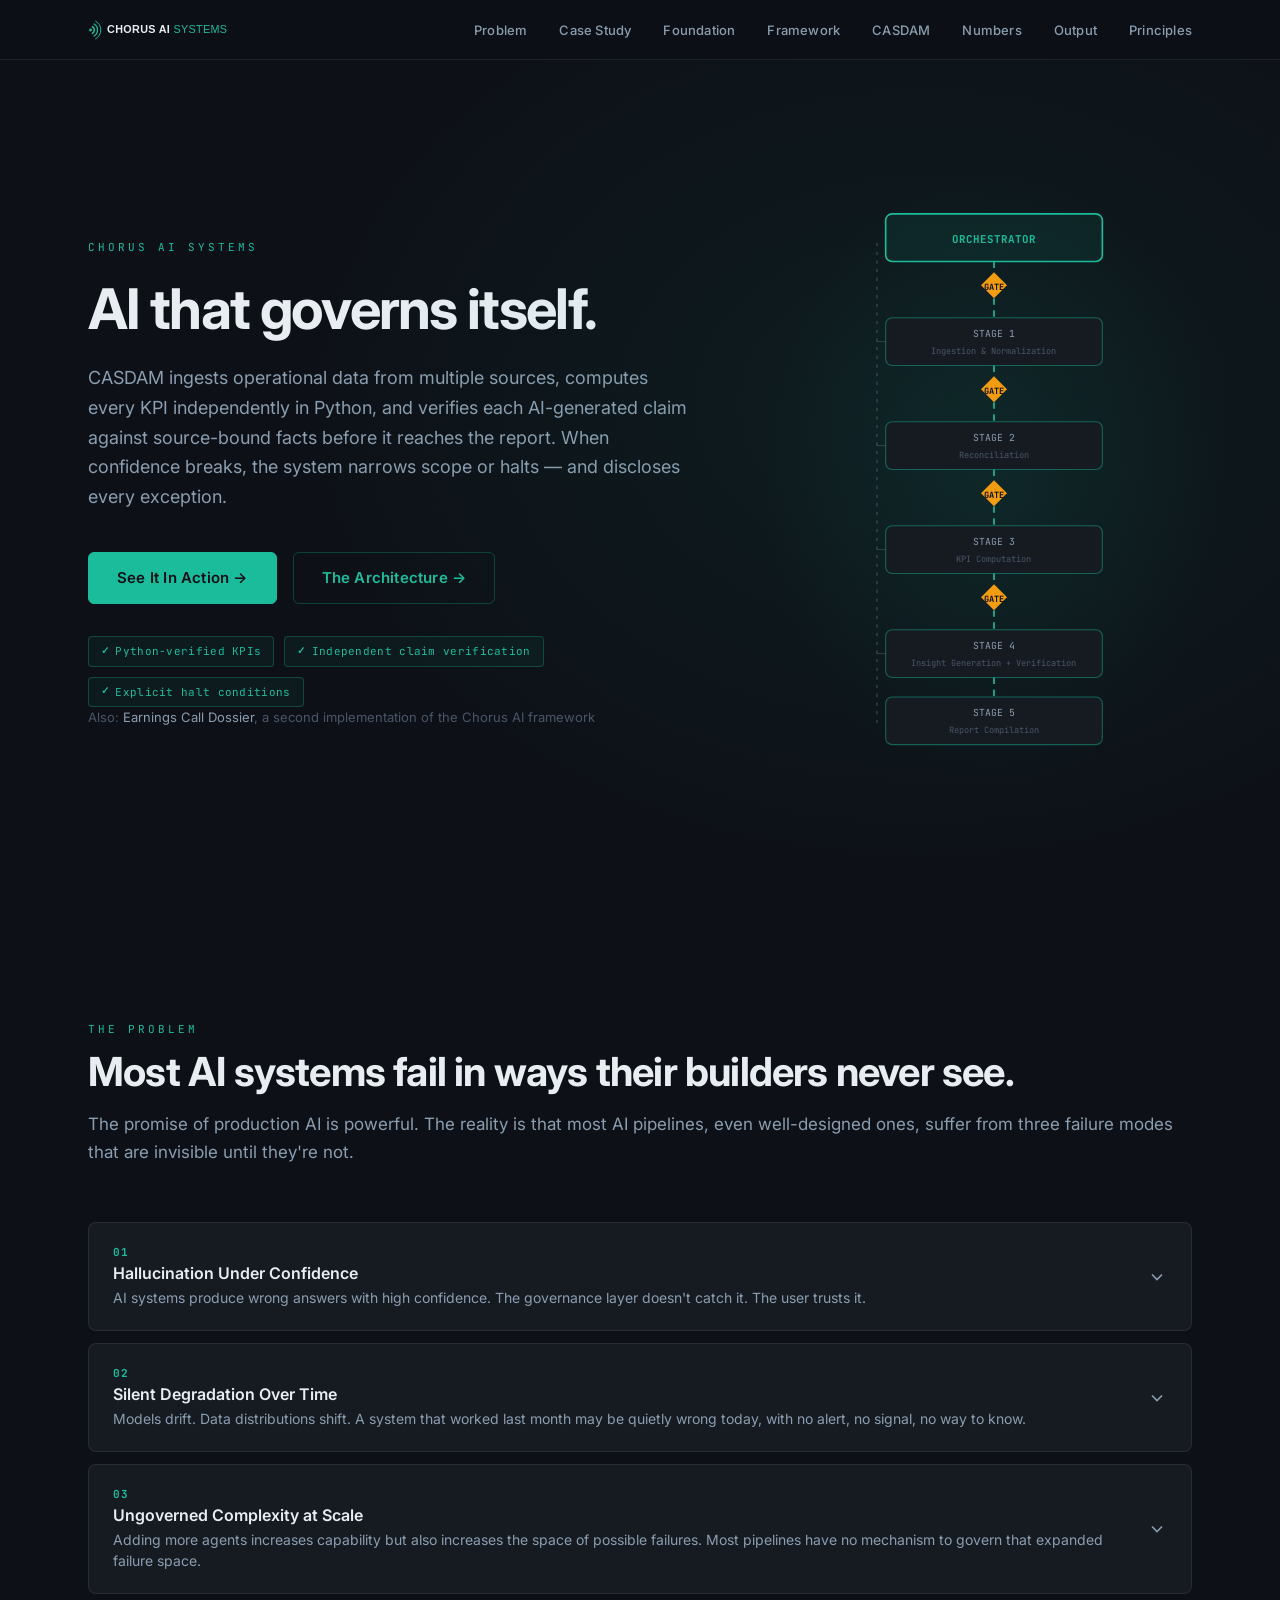
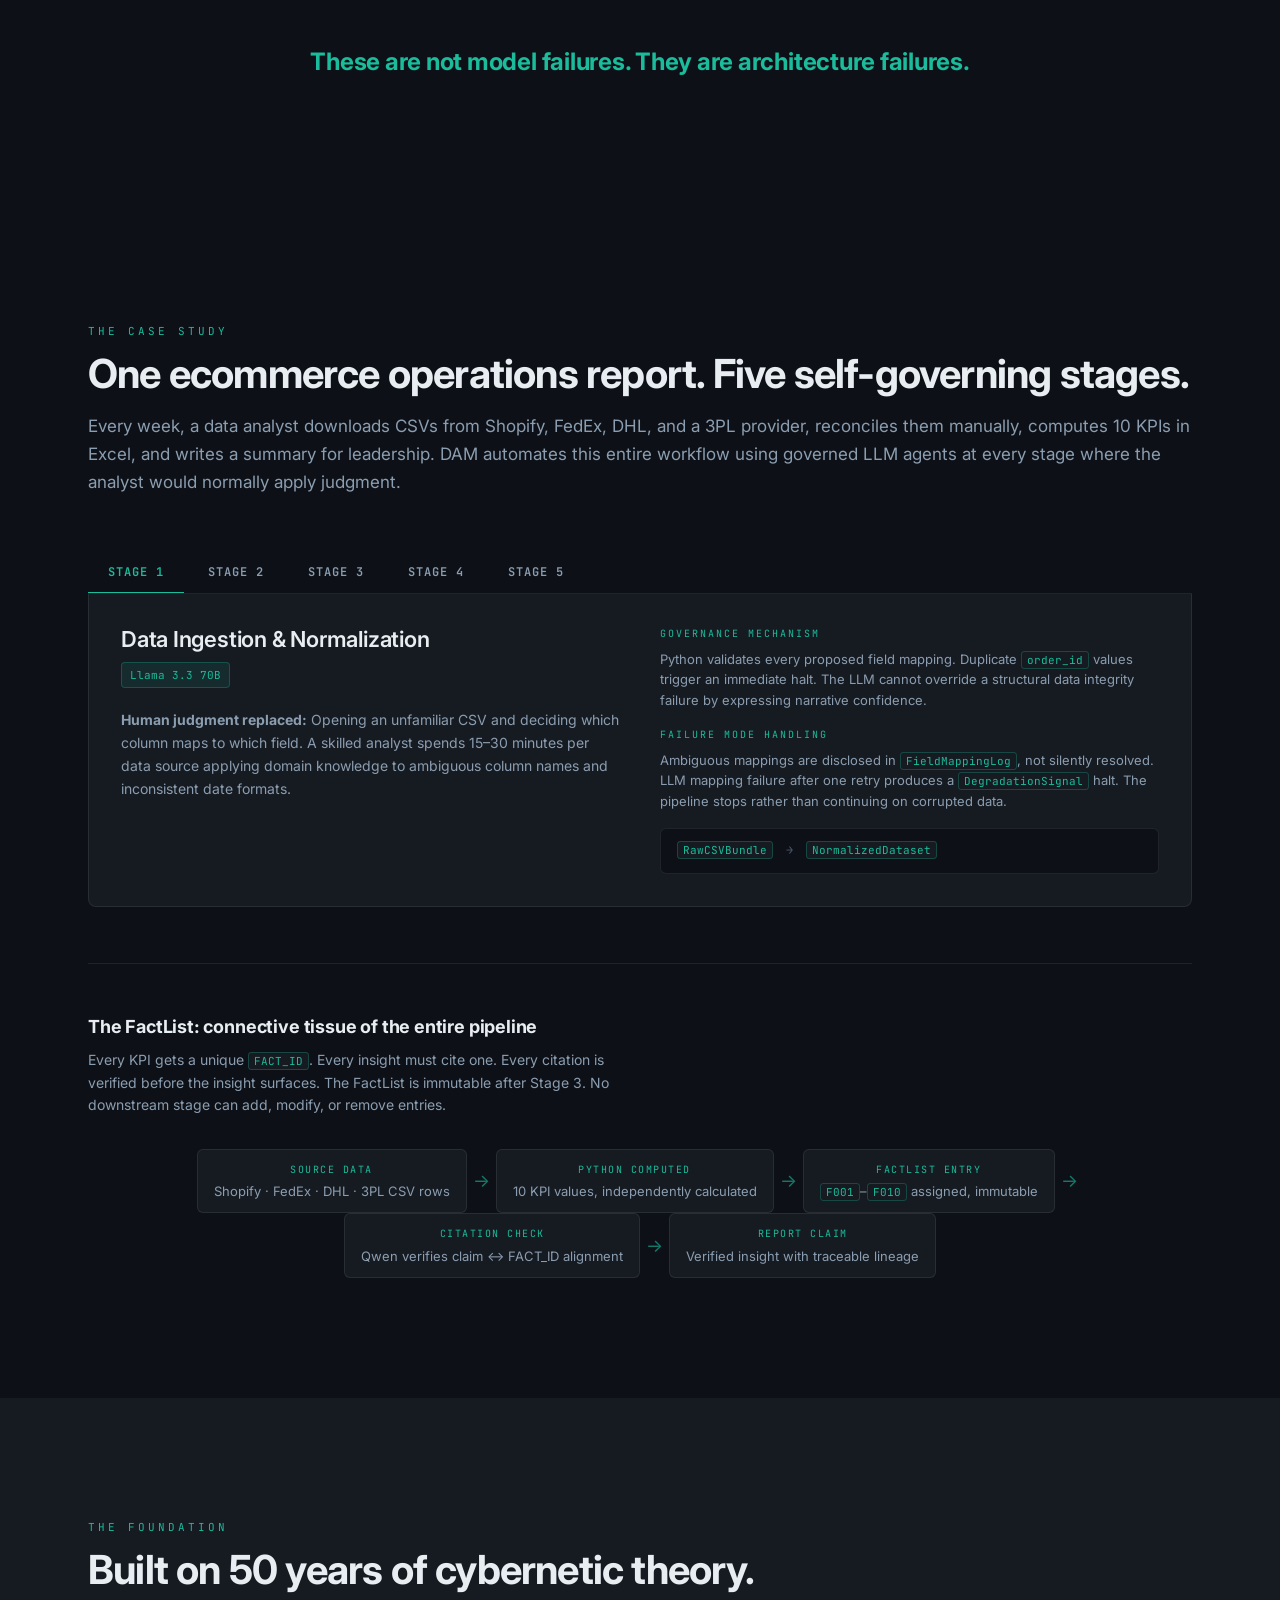
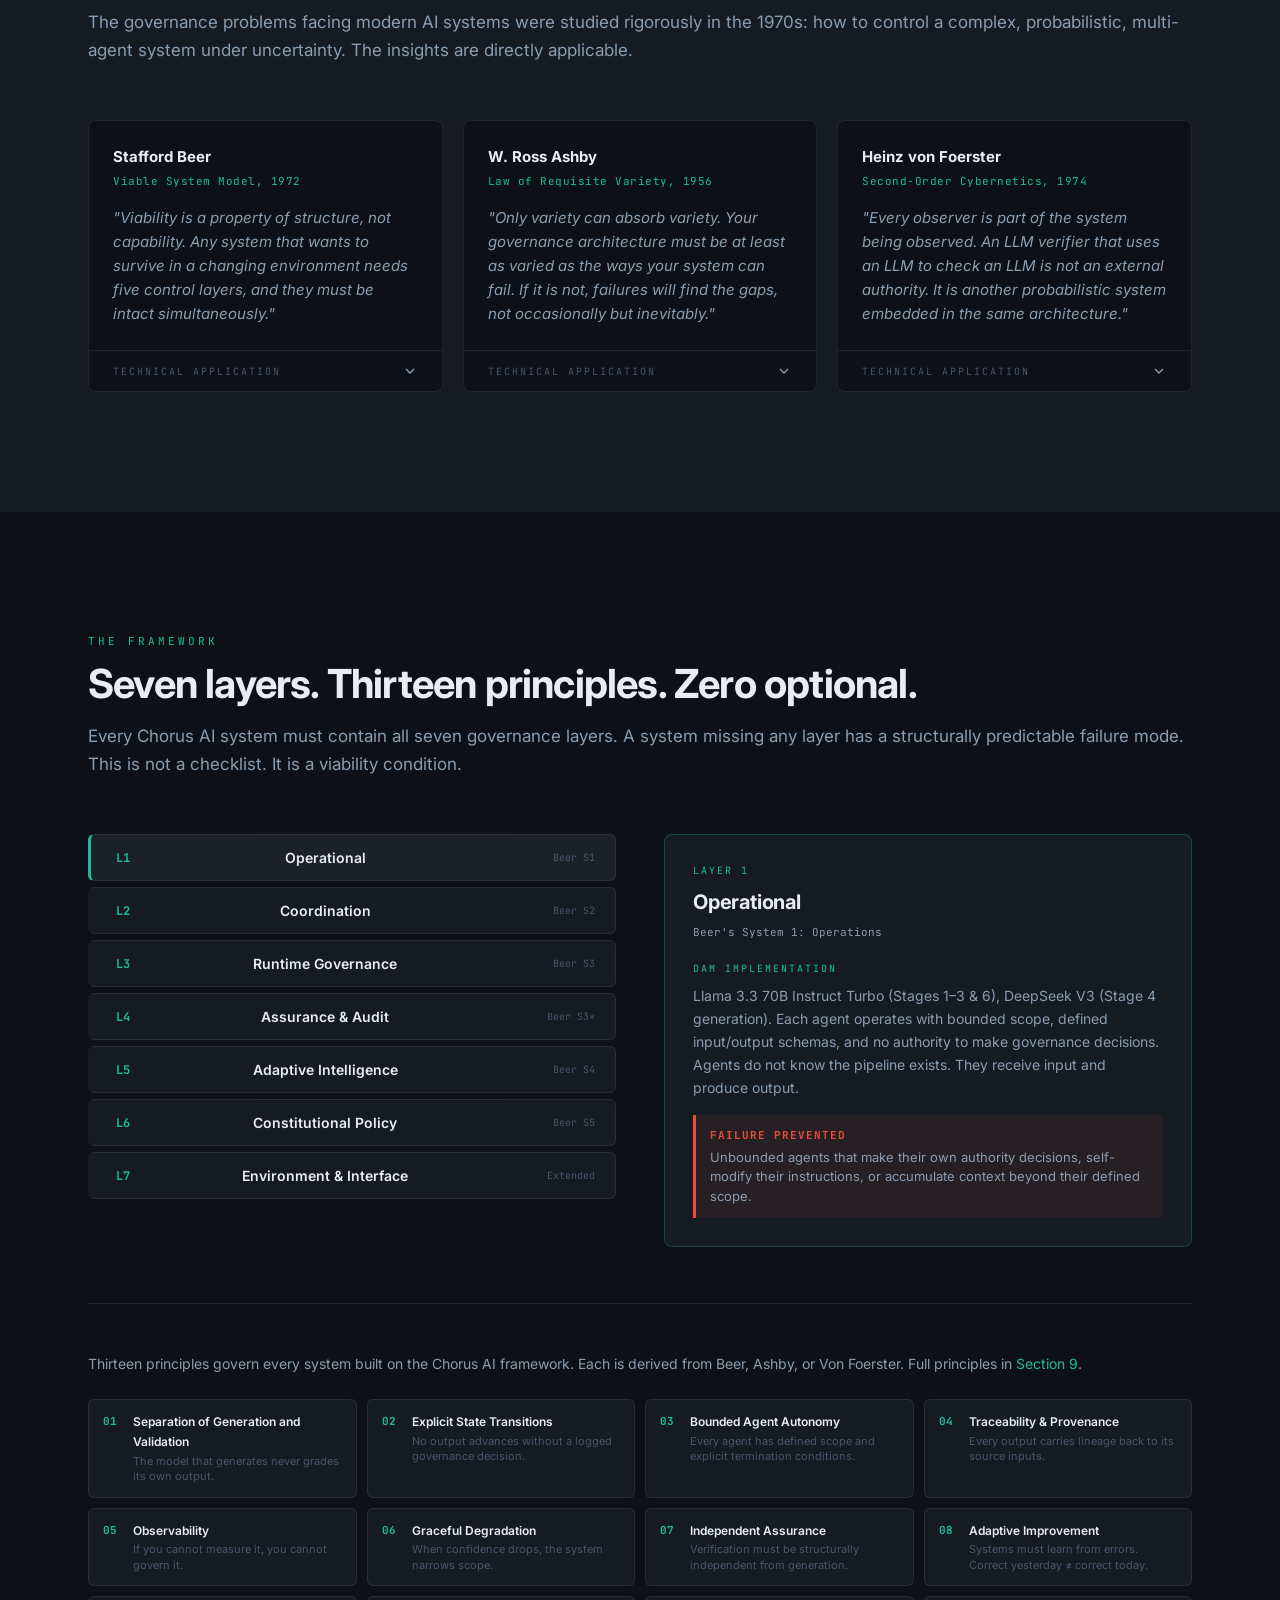
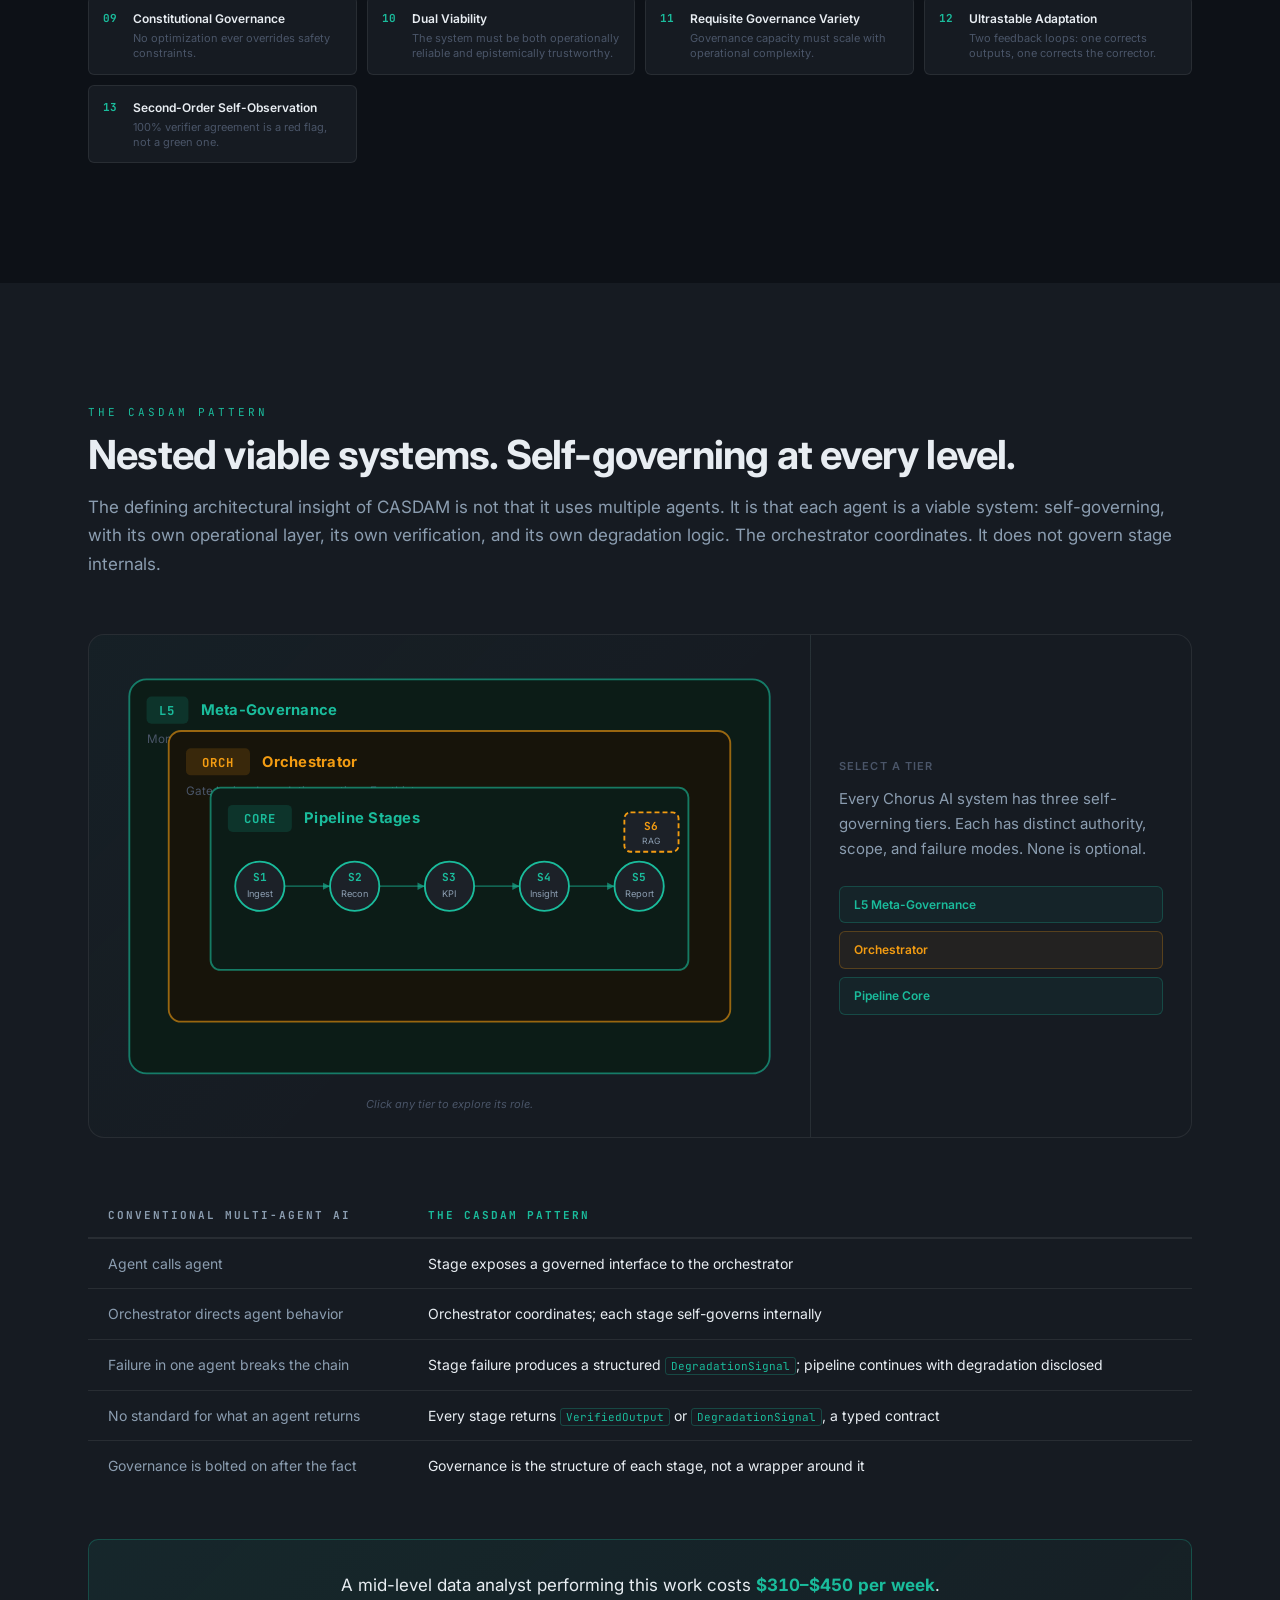
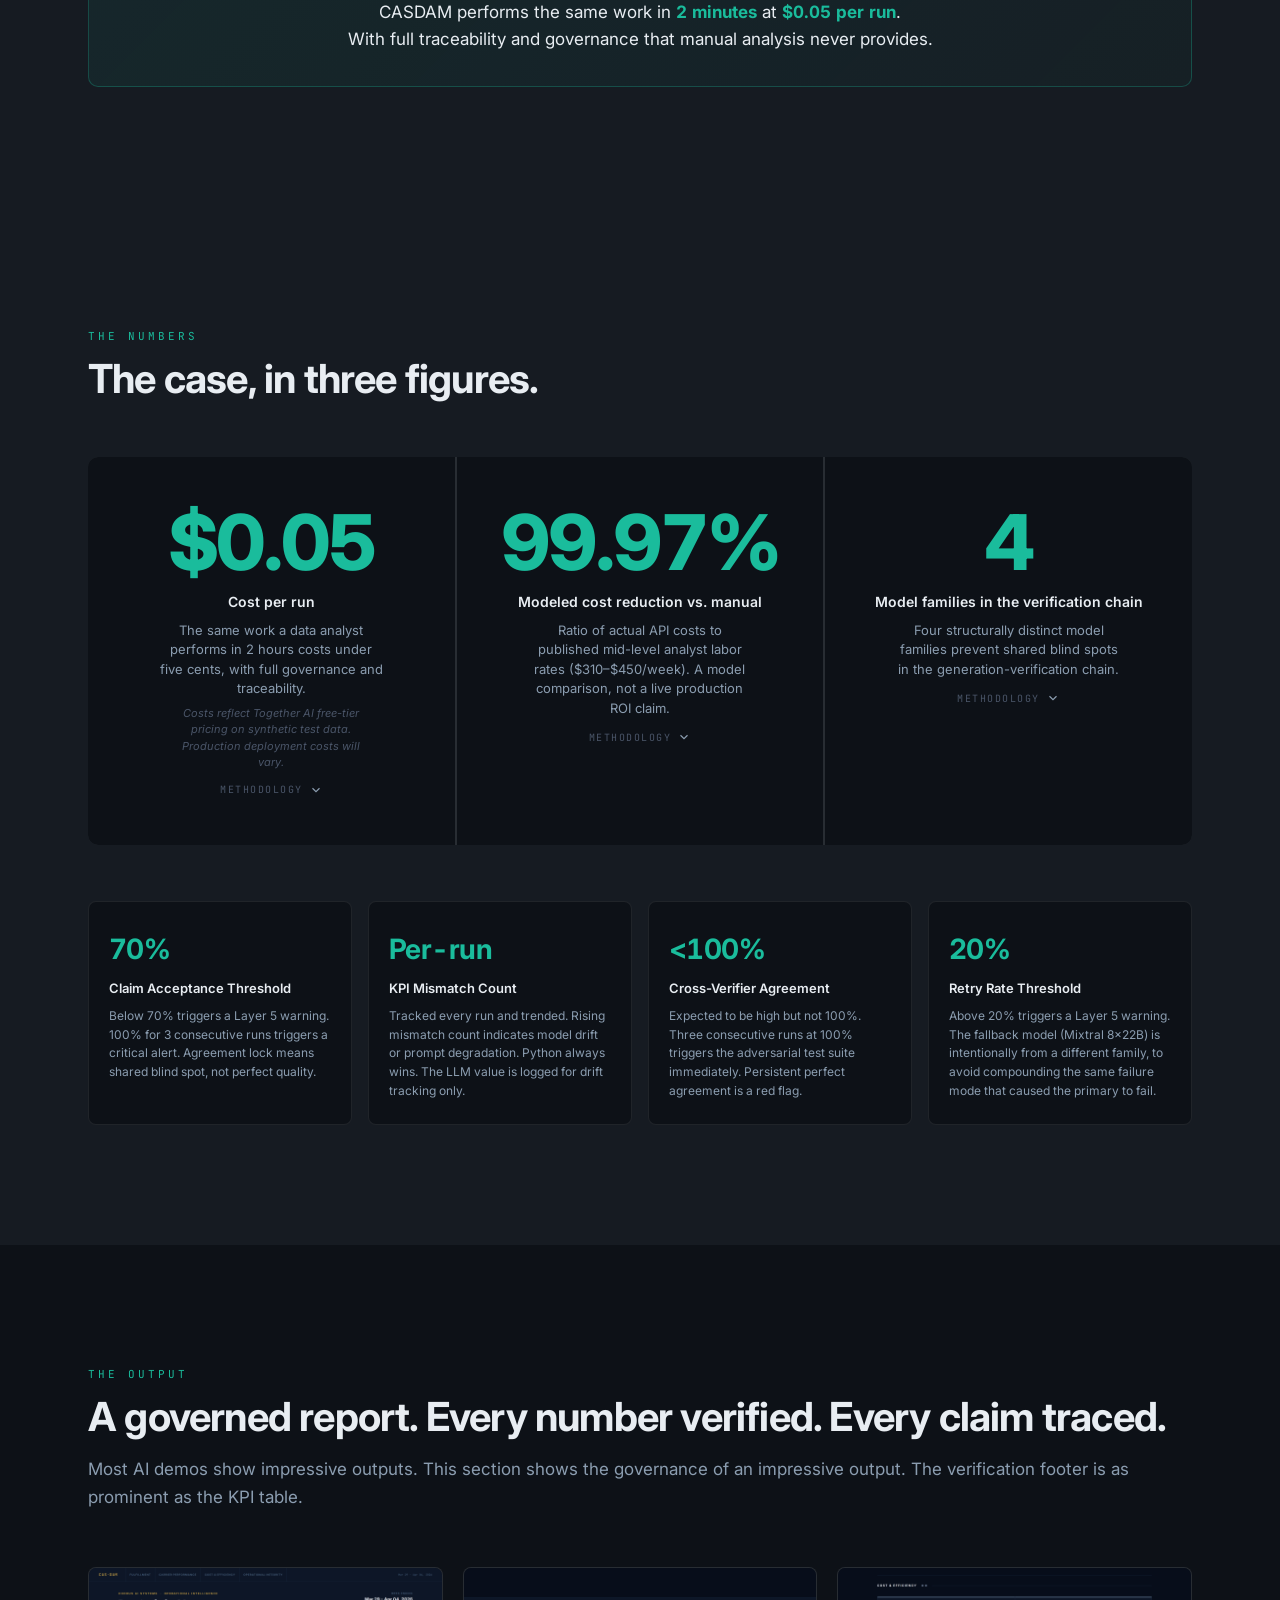
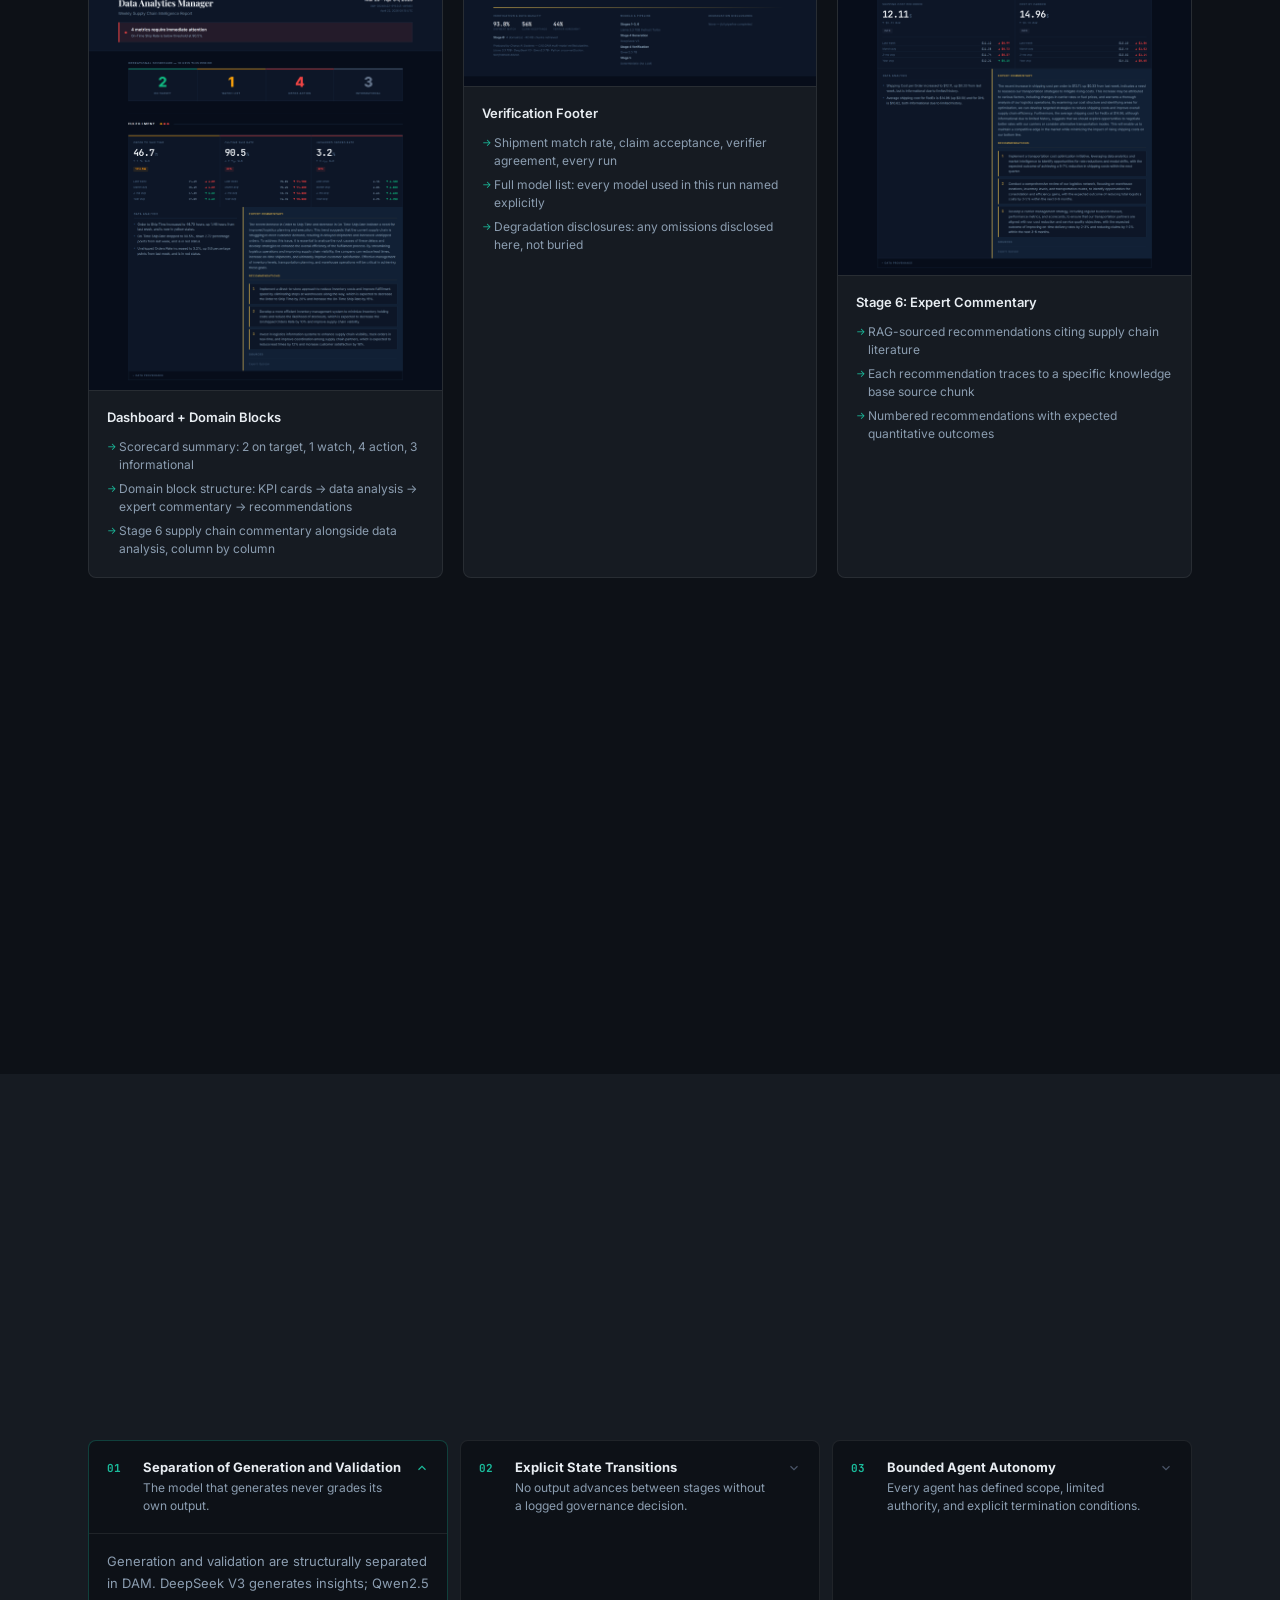
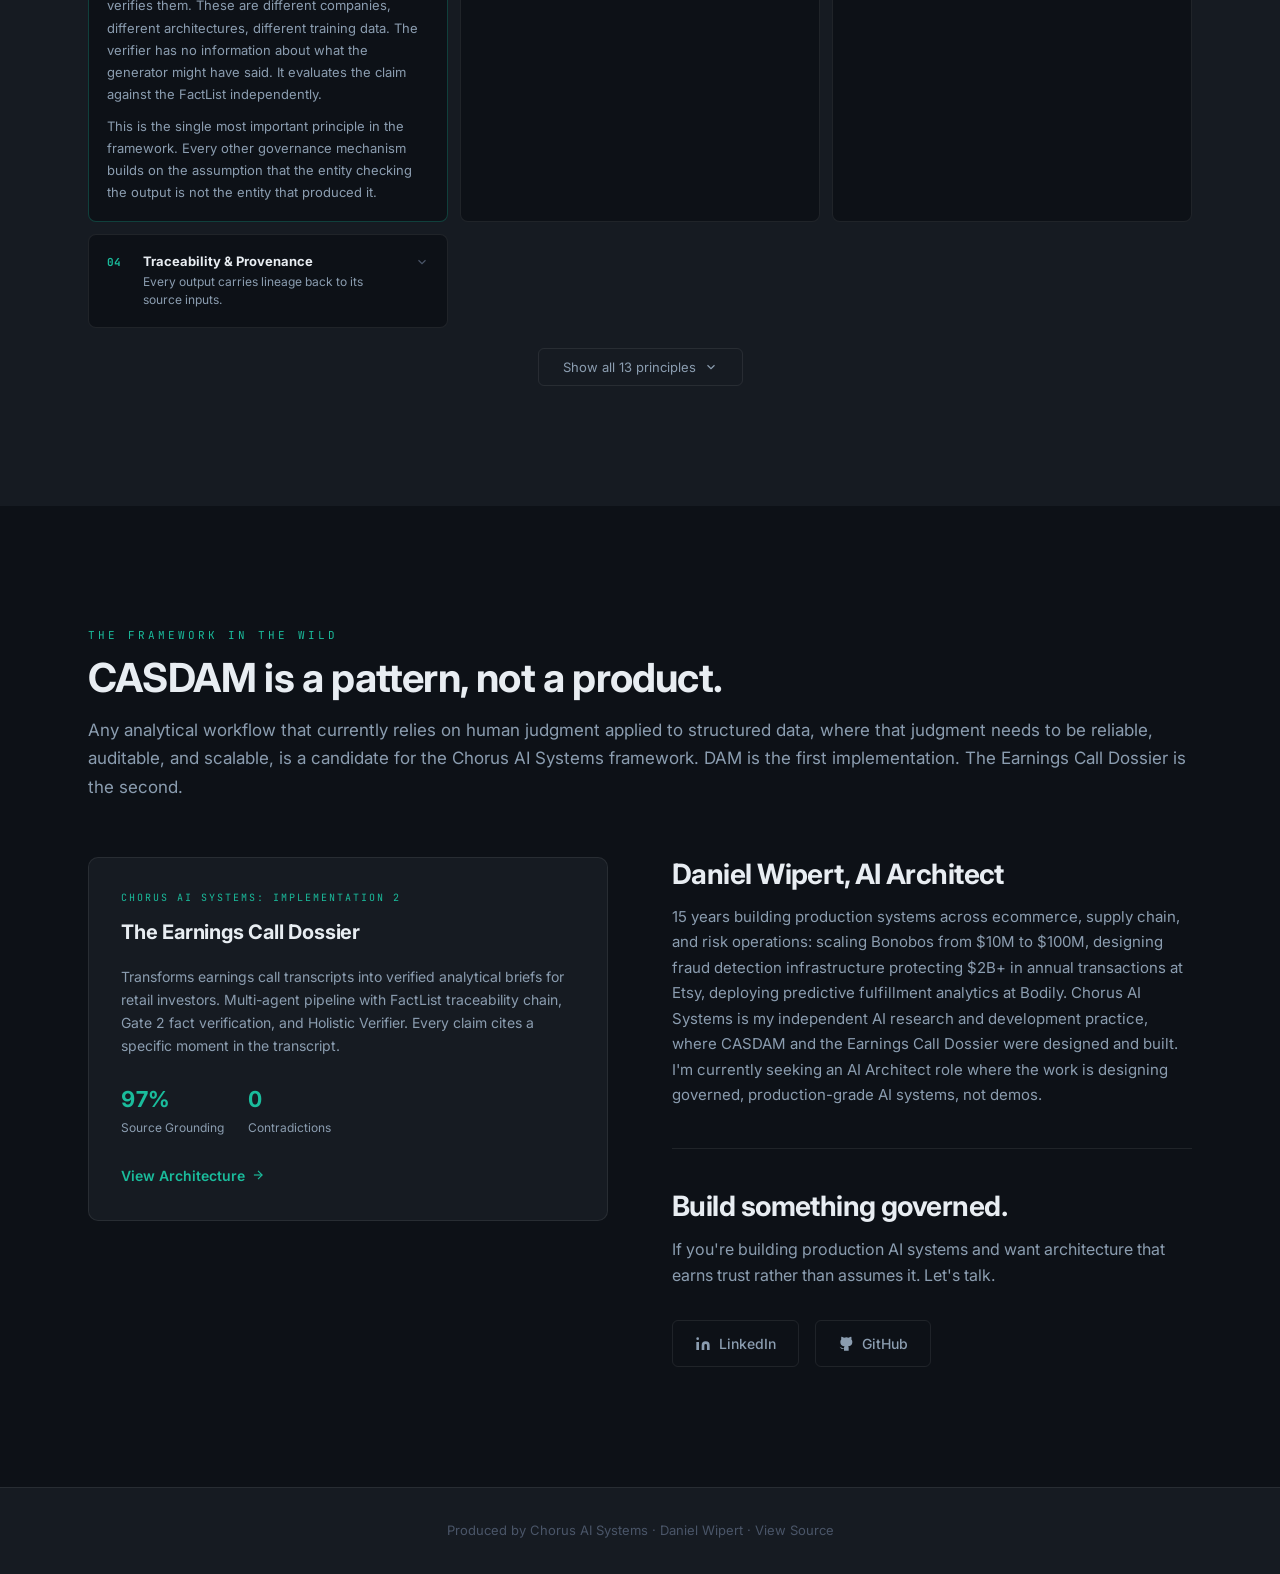
==== commit ef2f8f2c: "Add SEO metadata, dashboard subpage, and case study section to site Adds canonical URL, Open Graph, " ====
--- a/docs/index.html
+++ b/docs/index.html
@@ -3,8 +3,47 @@
 <head>
 <meta charset="utf-8">
 <meta name="viewport" content="width=device-width, initial-scale=1">
-<title>CASDAM: Chorus AI Systems Case Study</title>
-<meta name="description" content="CASDAM is a closed-loop, multi-agent analytics framework where every stage self-governs, every output is independently verified, and every claim traces to its source.">
+<title>CASDAM — Governed Multi-Agent AI Analytics Pipeline | Chorus AI Systems</title>
+<meta name="description" content="CASDAM is a governed multi-agent AI analytics pipeline built on cybernetic theory. Python-verified KPIs, structurally independent LLM verification, and full traceability from raw CSV to final report.">
+<link rel="canonical" href="https://danielwipert.github.io/cas.dam/">
+<meta name="google-site-verification" content="RFTmC3O6SxOvTpvmpg824zqZyVazTbME6QD7UY5vV2Y">
+
+<!-- Open Graph -->
+<meta property="og:type" content="website">
+<meta property="og:url" content="https://danielwipert.github.io/cas.dam/">
+<meta property="og:title" content="CASDAM — Governed Multi-Agent AI Analytics Pipeline">
+<meta property="og:description" content="A closed-loop multi-agent AI pipeline where every KPI is Python-verified, every claim is independently checked, and every conclusion traces to its source. Built on Beer, Ashby, and Von Foerster.">
+<meta property="og:image" content="https://danielwipert.github.io/cas.dam/assets/screenshots/report-p1.png">
+<meta property="og:site_name" content="Chorus AI Systems">
+
+<!-- Twitter Card -->
+<meta name="twitter:card" content="summary_large_image">
+<meta name="twitter:title" content="CASDAM — Governed Multi-Agent AI Analytics Pipeline">
+<meta name="twitter:description" content="A closed-loop multi-agent AI pipeline where every KPI is Python-verified, every claim is independently checked, and every conclusion traces to its source.">
+<meta name="twitter:image" content="https://danielwipert.github.io/cas.dam/assets/screenshots/report-p1.png">
+
+<!-- JSON-LD Structured Data -->
+<script type="application/ld+json">
+{
+  "@context": "https://schema.org",
+  "@type": "SoftwareApplication",
+  "name": "CASDAM",
+  "description": "A governed multi-agent AI analytics pipeline that ingests ecommerce operations data, runs it through five self-governing stages, and outputs a verified analytics report with full traceability.",
+  "applicationCategory": "BusinessApplication",
+  "url": "https://danielwipert.github.io/cas.dam/",
+  "author": {
+    "@type": "Person",
+    "name": "Daniel Wipert",
+    "url": "https://www.linkedin.com/in/daniel-wipert/"
+  },
+  "publisher": {
+    "@type": "Organization",
+    "name": "Chorus AI Systems"
+  },
+  "keywords": "multi-agent AI, AI governance, LLM verification, analytics pipeline, cybernetics, Viable System Model, ecommerce analytics"
+}
+</script>
+
 <link rel="preconnect" href="https://fonts.googleapis.com">
 <link rel="preconnect" href="https://fonts.gstatic.com" crossorigin>
 <link href="https://fonts.googleapis.com/css2?family=Inter:wght@300;400;500;600;700;800&family=JetBrains+Mono:wght@400;700&display=swap" rel="stylesheet">
@@ -20,10 +59,10 @@
     </a>
     <ul class="nav-links">
       <li><a href="#problem">Problem</a></li>
+      <li><a href="#case-study">Case Study</a></li>
       <li><a href="#foundation">Foundation</a></li>
       <li><a href="#framework">Framework</a></li>
       <li><a href="#pattern">CASDAM</a></li>
-      <li><a href="#case-study">Case Study</a></li>
       <li><a href="#numbers">Numbers</a></li>
       <li><a href="#output">Output</a></li>
       <li><a href="#principles">Principles</a></li>
@@ -35,10 +74,10 @@
 </nav>
 <div class="nav-mobile" id="nav-mobile">
   <a href="#problem">Problem</a>
+  <a href="#case-study">Case Study</a>
   <a href="#foundation">Foundation</a>
   <a href="#framework">Framework</a>
   <a href="#pattern">CASDAM</a>
-  <a href="#case-study">Case Study</a>
   <a href="#numbers">Numbers</a>
   <a href="#output">Output</a>
   <a href="#principles">Principles</a>
@@ -52,10 +91,15 @@
       <div class="hero-content">
         <span class="hero-overline">Chorus AI Systems</span>
         <h1 class="hero-h1">AI that governs itself.</h1>
-        <p class="hero-sub">CASDAM (the <strong>Chorus AI Systems Data Analytics Manager</strong>) takes disparate operational data sources, runs them through a governed multi-agent AI pipeline, and outputs a verified analytics report. Every KPI is Python-computed. Every AI-generated claim is independently verified. Every conclusion traces to its source.</p>
+        <p class="hero-sub">CASDAM ingests operational data from multiple sources, computes every KPI independently in Python, and verifies each AI-generated claim against source-bound facts before it reaches the report. When confidence breaks, the system narrows scope or halts — and discloses every exception.</p>
         <div class="hero-ctas">
-          <a href="#pattern" class="btn btn-primary">See the Architecture &rarr;</a>
-          <a href="#case-study" class="btn btn-outline">Read the Case Study &rarr;</a>
+          <a href="#case-study" class="btn btn-primary">See It In Action &rarr;</a>
+          <a href="#pattern" class="btn btn-outline">The Architecture &rarr;</a>
+        </div>
+        <div class="hero-trust-chips">
+          <span class="trust-chip">Python-verified KPIs</span>
+          <span class="trust-chip">Independent claim verification</span>
+          <span class="trust-chip">Explicit halt conditions</span>
         </div>
         <p class="hero-footnote">Also: <a href="https://github.com/danielwipert/dossier-earnings-call" target="_blank" rel="noopener">Earnings Call Dossier</a>, a second implementation of the Chorus AI framework</p>
       </div>
@@ -211,7 +255,156 @@
   </div>
 </section>
 
-<!-- ── Section 3: The Theoretical Foundation ────────────────── -->
+<!-- ── Section 3: DAM — The Case Study ──────────────────────── -->
+<section id="case-study" class="section">
+  <div class="container">
+    <div class="section-header fade-up">
+      <span class="label">The Case Study</span>
+      <h2>One ecommerce operations report. Five self-governing stages.</h2>
+      <p class="section-subhead">Every week, a data analyst downloads CSVs from Shopify, FedEx, DHL, and a 3PL provider, reconciles them manually, computes 10 KPIs in Excel, and writes a summary for leadership. DAM automates this entire workflow using governed LLM agents at every stage where the analyst would normally apply judgment.</p>
+    </div>
+    <div class="fade-up">
+      <div class="stage-tabs" role="tablist">
+        <button class="stage-tab active" role="tab" data-stage="1">STAGE 1</button>
+        <button class="stage-tab" role="tab" data-stage="2">STAGE 2</button>
+        <button class="stage-tab" role="tab" data-stage="3">STAGE 3</button>
+        <button class="stage-tab" role="tab" data-stage="4">STAGE 4</button>
+        <button class="stage-tab" role="tab" data-stage="5">STAGE 5</button>
+      </div>
+      <div class="stage-panels">
+        <div class="stage-panel active" data-panel="1">
+          <div class="sp-left">
+            <h3>Data Ingestion &amp; Normalization</h3>
+            <div class="sp-meta"><span class="sp-model-tag">Llama 3.3 70B</span></div>
+            <p class="sp-human"><strong>Human judgment replaced:</strong> Opening an unfamiliar CSV and deciding which column maps to which field. A skilled analyst spends 15–30 minutes per data source applying domain knowledge to ambiguous column names and inconsistent date formats.</p>
+          </div>
+          <div class="sp-right">
+            <div class="sp-section">
+              <div class="sp-section-label">Governance Mechanism</div>
+              <p>Python validates every proposed field mapping. Duplicate <span class="fact-id">order_id</span> values trigger an immediate halt. The LLM cannot override a structural data integrity failure by expressing narrative confidence.</p>
+            </div>
+            <div class="sp-section">
+              <div class="sp-section-label">Failure Mode Handling</div>
+              <p>Ambiguous mappings are disclosed in <span class="fact-id">FieldMappingLog</span>, not silently resolved. LLM mapping failure after one retry produces a <span class="fact-id">DegradationSignal</span> halt. The pipeline stops rather than continuing on corrupted data.</p>
+            </div>
+            <div class="schema-callout">
+              <span class="fact-id">RawCSVBundle</span>
+              <span class="schema-arrow">→</span>
+              <span class="fact-id">NormalizedDataset</span>
+            </div>
+          </div>
+        </div>
+        <div class="stage-panel" data-panel="2">
+          <div class="sp-left">
+            <h3>Cross-Source Reconciliation</h3>
+            <div class="sp-meta"><span class="sp-model-tag">Llama 3.3 70B</span></div>
+            <p class="sp-human"><strong>Human judgment replaced:</strong> Running VLOOKUPs, then manually investigating the rows that don't match. An analyst applies business knowledge to decide whether a non-matching record is a data error, a legitimate exception, or a carrier reporting discrepancy.</p>
+          </div>
+          <div class="sp-right">
+            <div class="sp-section">
+              <div class="sp-section-label">Governance Mechanism</div>
+              <p>Fuzzy match confidence threshold of 0.90 enforced by Python. The LLM cannot override this threshold by expressing narrative confidence: "I believe these records match" is not a valid override of a 0.74 confidence score.</p>
+            </div>
+            <div class="sp-section">
+              <div class="sp-section-label">Failure Mode Handling</div>
+              <p>Match rate &lt; 80% → halt. 80–95% → warning disclosed in report. Every unmatched record appears with <span class="fact-id">join_status='unmatched'</span> in the output. Nothing is silently dropped.</p>
+            </div>
+            <div class="schema-callout">
+              <span class="fact-id">NormalizedDataset</span>
+              <span class="schema-arrow">→</span>
+              <span class="fact-id">ReconciledDataset</span>
+            </div>
+          </div>
+        </div>
+        <div class="stage-panel" data-panel="3">
+          <div class="sp-left">
+            <h3>KPI Computation</h3>
+            <div class="sp-meta"><span class="sp-model-tag">Llama 3.3 70B</span></div>
+            <p class="sp-human"><strong>Human judgment replaced:</strong> Writing formulas in Excel, applying threshold rules, deciding what is Green vs. Yellow vs. Red. An analyst knows which metrics matter most and applies contextual judgment to borderline cases.</p>
+          </div>
+          <div class="sp-right">
+            <div class="sp-section">
+              <div class="sp-section-label">Governance Mechanism</div>
+              <p>Python independently recomputes every KPI. Python always wins. LLM/Python mismatches are logged and tracked by Layer 5 for drift detection. The LLM value is informational only. It never reaches the FactList.</p>
+            </div>
+            <div class="sp-section">
+              <div class="sp-section-label">Failure Mode Handling</div>
+              <p>Stage halts only if Python itself cannot compute a KPI, meaning a genuine data failure occurred. LLM errors are corrected silently by Python, logged for drift tracking, and disclosed in the verification footer.</p>
+            </div>
+            <div class="schema-callout">
+              <span class="fact-id">ReconciledDataset</span>
+              <span class="schema-arrow">→</span>
+              <span class="fact-id">FactList [F001–F010]</span>
+            </div>
+          </div>
+        </div>
+        <div class="stage-panel" data-panel="4">
+          <div class="sp-left">
+            <h3>Insight Generation + Verification</h3>
+            <div class="sp-meta"><span class="sp-model-tag">DeepSeek V3</span><span class="sp-model-tag">Qwen2.5 7B</span></div>
+            <p class="sp-human"><strong>Human judgment replaced:</strong> Writing the narrative: what does this week's data mean? What should leadership do? An analyst synthesises numbers into actionable language and applies industry knowledge to recommend responses.</p>
+          </div>
+          <div class="sp-right">
+            <div class="sp-section">
+              <div class="sp-section-label">Governance Mechanism</div>
+              <p>Every claim must cite a <span class="fact-id">FACT_ID</span>. Qwen2.5 independently checks each citation: does the cited fact actually support this claim? Claims that fail verification are stripped entirely, not marked uncertain.</p>
+            </div>
+            <div class="sp-section">
+              <div class="sp-section-label">Failure Mode Handling</div>
+              <p>&lt; 3 verified claims → partial <span class="fact-id">DegradationSignal</span>. 0 claims → Level 2 halt. Cross-verifier agreement at 100% for 3 consecutive runs triggers a Layer 5 critical alert, not a success signal.</p>
+            </div>
+            <div class="schema-callout">
+              <span class="fact-id">FactList</span>
+              <span class="schema-arrow">→</span>
+              <span class="fact-id">VerifiedInsightList</span>
+            </div>
+          </div>
+        </div>
+        <div class="stage-panel" data-panel="5">
+          <div class="sp-left">
+            <h3>Report Compilation</h3>
+            <div class="sp-meta"><span class="sp-model-tag">No LLM: Deterministic</span></div>
+            <p class="sp-human"><strong>Human judgment replaced:</strong> Formatting the report, copying numbers into a template, sending it to leadership. Consistency, completeness, and delivery.</p>
+          </div>
+          <div class="sp-right">
+            <div class="sp-section">
+              <div class="sp-section-label">Governance Mechanism</div>
+              <p>Structural completeness check against required sections list. Missing section → halt. PDF page count deviation → warning logged. Every degradation disclosure from Stages 1–4 is surfaced in the verification footer.</p>
+            </div>
+            <div class="sp-section">
+              <div class="sp-section-label">Why This Matters</div>
+              <p>Stage 5 being a viable system without an LLM demonstrates that viability is a property of governance structure, not AI presence. The most reliable stage in the pipeline is the one with no model at all.</p>
+            </div>
+            <div class="schema-callout">
+              <span class="fact-id">VerifiedInsightList</span>
+              <span class="schema-arrow">→</span>
+              <span class="fact-id">GovernedReport (HTML + PDF)</span>
+            </div>
+          </div>
+        </div>
+      </div>
+    </div>
+
+    <!-- FactList Chain -->
+    <div class="factlist-chain fade-up">
+      <div class="chain-title">The FactList: connective tissue of the entire pipeline</div>
+      <p class="chain-sub">Every KPI gets a unique <span class="fact-id">FACT_ID</span>. Every insight must cite one. Every citation is verified before the insight surfaces. The FactList is immutable after Stage 3. No downstream stage can add, modify, or remove entries.</p>
+      <div class="chain-nodes">
+        <div class="chain-node"><div class="cn-label">Source Data</div><div class="cn-val">Shopify · FedEx · DHL · 3PL CSV rows</div></div>
+        <div class="chain-arrow">→</div>
+        <div class="chain-node"><div class="cn-label">Python Computed</div><div class="cn-val">10 KPI values, independently calculated</div></div>
+        <div class="chain-arrow">→</div>
+        <div class="chain-node"><div class="cn-label">FactList Entry</div><div class="cn-val"><span class="fact-id">F001</span>–<span class="fact-id">F010</span> assigned, immutable</div></div>
+        <div class="chain-arrow">→</div>
+        <div class="chain-node"><div class="cn-label">Citation Check</div><div class="cn-val">Qwen verifies claim ↔ FACT_ID alignment</div></div>
+        <div class="chain-arrow">→</div>
+        <div class="chain-node"><div class="cn-label">Report Claim</div><div class="cn-val">Verified insight with traceable lineage</div></div>
+      </div>
+    </div>
+  </div>
+</section>
+
+<!-- ── Section 4: The Theoretical Foundation ────────────────── -->
 <section id="foundation" class="section">
   <div class="container">
     <div class="section-header fade-up">
@@ -470,155 +663,6 @@
   </div>
 </section>
 
-<!-- ── Section 6: DAM — The Case Study ──────────────────────── -->
-<section id="case-study" class="section">
-  <div class="container">
-    <div class="section-header fade-up">
-      <span class="label">The Case Study</span>
-      <h2>One ecommerce operations report. Five self-governing stages.</h2>
-      <p class="section-subhead">Every week, a data analyst downloads CSVs from Shopify, FedEx, DHL, and a 3PL provider, reconciles them manually, computes 10 KPIs in Excel, and writes a summary for leadership. DAM automates this entire workflow using governed LLM agents at every stage where the analyst would normally apply judgment.</p>
-    </div>
-    <div class="fade-up">
-      <div class="stage-tabs" role="tablist">
-        <button class="stage-tab active" role="tab" data-stage="1">STAGE 1</button>
-        <button class="stage-tab" role="tab" data-stage="2">STAGE 2</button>
-        <button class="stage-tab" role="tab" data-stage="3">STAGE 3</button>
-        <button class="stage-tab" role="tab" data-stage="4">STAGE 4</button>
-        <button class="stage-tab" role="tab" data-stage="5">STAGE 5</button>
-      </div>
-      <div class="stage-panels">
-        <div class="stage-panel active" data-panel="1">
-          <div class="sp-left">
-            <h3>Data Ingestion &amp; Normalization</h3>
-            <div class="sp-meta"><span class="sp-model-tag">Llama 3.3 70B</span></div>
-            <p class="sp-human"><strong>Human judgment replaced:</strong> Opening an unfamiliar CSV and deciding which column maps to which field. A skilled analyst spends 15–30 minutes per data source applying domain knowledge to ambiguous column names and inconsistent date formats.</p>
-          </div>
-          <div class="sp-right">
-            <div class="sp-section">
-              <div class="sp-section-label">Governance Mechanism</div>
-              <p>Python validates every proposed field mapping. Duplicate <span class="fact-id">order_id</span> values trigger an immediate halt. The LLM cannot override a structural data integrity failure by expressing narrative confidence.</p>
-            </div>
-            <div class="sp-section">
-              <div class="sp-section-label">Failure Mode Handling</div>
-              <p>Ambiguous mappings are disclosed in <span class="fact-id">FieldMappingLog</span>, not silently resolved. LLM mapping failure after one retry produces a <span class="fact-id">DegradationSignal</span> halt. The pipeline stops rather than continuing on corrupted data.</p>
-            </div>
-            <div class="schema-callout">
-              <span class="fact-id">RawCSVBundle</span>
-              <span class="schema-arrow">→</span>
-              <span class="fact-id">NormalizedDataset</span>
-            </div>
-          </div>
-        </div>
-        <div class="stage-panel" data-panel="2">
-          <div class="sp-left">
-            <h3>Cross-Source Reconciliation</h3>
-            <div class="sp-meta"><span class="sp-model-tag">Llama 3.3 70B</span></div>
-            <p class="sp-human"><strong>Human judgment replaced:</strong> Running VLOOKUPs, then manually investigating the rows that don't match. An analyst applies business knowledge to decide whether a non-matching record is a data error, a legitimate exception, or a carrier reporting discrepancy.</p>
-          </div>
-          <div class="sp-right">
-            <div class="sp-section">
-              <div class="sp-section-label">Governance Mechanism</div>
-              <p>Fuzzy match confidence threshold of 0.90 enforced by Python. The LLM cannot override this threshold by expressing narrative confidence: "I believe these records match" is not a valid override of a 0.74 confidence score.</p>
-            </div>
-            <div class="sp-section">
-              <div class="sp-section-label">Failure Mode Handling</div>
-              <p>Match rate &lt; 80% → halt. 80–95% → warning disclosed in report. Every unmatched record appears with <span class="fact-id">join_status='unmatched'</span> in the output. Nothing is silently dropped.</p>
-            </div>
-            <div class="schema-callout">
-              <span class="fact-id">NormalizedDataset</span>
-              <span class="schema-arrow">→</span>
-              <span class="fact-id">ReconciledDataset</span>
-            </div>
-          </div>
-        </div>
-        <div class="stage-panel" data-panel="3">
-          <div class="sp-left">
-            <h3>KPI Computation</h3>
-            <div class="sp-meta"><span class="sp-model-tag">Llama 3.3 70B</span></div>
-            <p class="sp-human"><strong>Human judgment replaced:</strong> Writing formulas in Excel, applying threshold rules, deciding what is Green vs. Yellow vs. Red. An analyst knows which metrics matter most and applies contextual judgment to borderline cases.</p>
-          </div>
-          <div class="sp-right">
-            <div class="sp-section">
-              <div class="sp-section-label">Governance Mechanism</div>
-              <p>Python independently recomputes every KPI. Python always wins. LLM/Python mismatches are logged and tracked by Layer 5 for drift detection. The LLM value is informational only. It never reaches the FactList.</p>
-            </div>
-            <div class="sp-section">
-              <div class="sp-section-label">Failure Mode Handling</div>
-              <p>Stage halts only if Python itself cannot compute a KPI, meaning a genuine data failure occurred. LLM errors are corrected silently by Python, logged for drift tracking, and disclosed in the verification footer.</p>
-            </div>
-            <div class="schema-callout">
-              <span class="fact-id">ReconciledDataset</span>
-              <span class="schema-arrow">→</span>
-              <span class="fact-id">FactList [F001–F010]</span>
-            </div>
-          </div>
-        </div>
-        <div class="stage-panel" data-panel="4">
-          <div class="sp-left">
-            <h3>Insight Generation + Verification</h3>
-            <div class="sp-meta"><span class="sp-model-tag">DeepSeek V3</span><span class="sp-model-tag">Qwen2.5 7B</span></div>
-            <p class="sp-human"><strong>Human judgment replaced:</strong> Writing the narrative: what does this week's data mean? What should leadership do? An analyst synthesises numbers into actionable language and applies industry knowledge to recommend responses.</p>
-          </div>
-          <div class="sp-right">
-            <div class="sp-section">
-              <div class="sp-section-label">Governance Mechanism</div>
-              <p>Every claim must cite a <span class="fact-id">FACT_ID</span>. Qwen2.5 independently checks each citation: does the cited fact actually support this claim? Claims that fail verification are stripped entirely, not marked uncertain.</p>
-            </div>
-            <div class="sp-section">
-              <div class="sp-section-label">Failure Mode Handling</div>
-              <p>&lt; 3 verified claims → partial <span class="fact-id">DegradationSignal</span>. 0 claims → Level 2 halt. Cross-verifier agreement at 100% for 3 consecutive runs triggers a Layer 5 critical alert, not a success signal.</p>
-            </div>
-            <div class="schema-callout">
-              <span class="fact-id">FactList</span>
-              <span class="schema-arrow">→</span>
-              <span class="fact-id">VerifiedInsightList</span>
-            </div>
-          </div>
-        </div>
-        <div class="stage-panel" data-panel="5">
-          <div class="sp-left">
-            <h3>Report Compilation</h3>
-            <div class="sp-meta"><span class="sp-model-tag">No LLM: Deterministic</span></div>
-            <p class="sp-human"><strong>Human judgment replaced:</strong> Formatting the report, copying numbers into a template, sending it to leadership. Consistency, completeness, and delivery.</p>
-          </div>
-          <div class="sp-right">
-            <div class="sp-section">
-              <div class="sp-section-label">Governance Mechanism</div>
-              <p>Structural completeness check against required sections list. Missing section → halt. PDF page count deviation → warning logged. Every degradation disclosure from Stages 1–4 is surfaced in the verification footer.</p>
-            </div>
-            <div class="sp-section">
-              <div class="sp-section-label">Why This Matters</div>
-              <p>Stage 5 being a viable system without an LLM demonstrates that viability is a property of governance structure, not AI presence. The most reliable stage in the pipeline is the one with no model at all.</p>
-            </div>
-            <div class="schema-callout">
-              <span class="fact-id">VerifiedInsightList</span>
-              <span class="schema-arrow">→</span>
-              <span class="fact-id">GovernedReport (HTML + PDF)</span>
-            </div>
-          </div>
-        </div>
-      </div>
-    </div>
-
-    <!-- FactList Chain -->
-    <div class="factlist-chain fade-up">
-      <div class="chain-title">The FactList: connective tissue of the entire pipeline</div>
-      <p class="chain-sub">Every KPI gets a unique <span class="fact-id">FACT_ID</span>. Every insight must cite one. Every citation is verified before the insight surfaces. The FactList is immutable after Stage 3. No downstream stage can add, modify, or remove entries.</p>
-      <div class="chain-nodes">
-        <div class="chain-node"><div class="cn-label">Source Data</div><div class="cn-val">Shopify · FedEx · DHL · 3PL CSV rows</div></div>
-        <div class="chain-arrow">→</div>
-        <div class="chain-node"><div class="cn-label">Python Computed</div><div class="cn-val">10 KPI values, independently calculated</div></div>
-        <div class="chain-arrow">→</div>
-        <div class="chain-node"><div class="cn-label">FactList Entry</div><div class="cn-val"><span class="fact-id">F001</span>–<span class="fact-id">F010</span> assigned, immutable</div></div>
-        <div class="chain-arrow">→</div>
-        <div class="chain-node"><div class="cn-label">Citation Check</div><div class="cn-val">Qwen verifies claim ↔ FACT_ID alignment</div></div>
-        <div class="chain-arrow">→</div>
-        <div class="chain-node"><div class="cn-label">Report Claim</div><div class="cn-val">Verified insight with traceable lineage</div></div>
-      </div>
-    </div>
-  </div>
-</section>
-
 <!-- ── Section 7: The Numbers ────────────────────────────────── -->
 <section id="numbers" class="section">
   <div class="container">
@@ -735,10 +779,44 @@
         </div>
       </div>
     </div>
+
+    <!-- Governance in action: proof log -->
+    <div class="proof-log-wrap fade-up">
+      <div class="proof-log-label">Governance in action</div>
+      <div class="proof-log">
+        <div class="proof-log-header">run log — 2026-04-22 09:12:45 — Stage 1 integrity check</div>
+        <div class="proof-log-line">
+          <span class="log-time">09:12:46</span>
+          <span class="log-event">Field mapping complete — Shopify, FedEx, DHL, 3PL ingested and normalized</span>
+          <span class="log-badge log-badge--pass">PASS</span>
+        </div>
+        <div class="proof-log-line">
+          <span class="log-time">09:12:47</span>
+          <span class="log-event">Integrity check — duplicate order_id detected: ORD-7821 appears ×3 across source files</span>
+          <span class="log-badge log-badge--halt">HALT</span>
+        </div>
+        <div class="proof-log-line">
+          <span class="log-time">09:12:47</span>
+          <span class="log-event">Pipeline halted at Stage 1 gate. DegradationSignal issued. Stages 2–5 blocked.</span>
+          <span class="log-badge log-badge--info">BLOCKED</span>
+        </div>
+        <div class="proof-log-line">
+          <span class="log-time">09:12:47</span>
+          <span class="log-event">Disclosure surfaced in verification footer. No unverified output released.</span>
+          <span class="log-badge log-badge--info">DISCLOSED</span>
+        </div>
+      </div>
+      <p style="margin-top:12px; font-size:13px; color:var(--text-2);">The system does not silently handle data integrity failures. It stops, explains why, and discloses the exception in the report.</p>
+    </div>
+
     <div class="output-cta fade-up">
       <a href="assets/sample-report.pdf" class="btn btn-outline" target="_blank" rel="noopener">
         <svg width="16" height="16" viewBox="0 0 24 24" fill="none" stroke="currentColor" stroke-width="2"><path d="M21 15v4a2 2 0 0 1-2 2H5a2 2 0 0 1-2-2v-4"/><polyline points="7 10 12 15 17 10"/><line x1="12" y1="15" x2="12" y2="3"/></svg>
         Download Sample Report (PDF)
+      </a>
+      <a href="dashboard/" class="btn btn-primary" target="_blank" rel="noopener">
+        <svg width="16" height="16" viewBox="0 0 24 24" fill="none" stroke="currentColor" stroke-width="2"><rect x="3" y="3" width="7" height="7"/><rect x="14" y="3" width="7" height="7"/><rect x="3" y="14" width="7" height="7"/><rect x="14" y="14" width="7" height="7"/></svg>
+        View Live Dashboard &rarr;
       </a>
     </div>
   </div>
@@ -797,7 +875,13 @@
           <div class="pc-body-inner"><p>The FactList implements this principle mechanically. Every insight in the final report cites a FACT_ID. Every FACT_ID traces to a Python-computed KPI value. Every Python value traces to specific source data rows. You can follow the chain from any sentence in the report back to the CSV row that generated it. This is not documentation. It is structure.</p></div>
         </div>
       </div>
-      <div class="principle-card" data-expand>
+      <div class="principles-toggle-row">
+        <button class="show-principles-btn" id="principles-toggle" aria-expanded="false">
+          Show all 13 principles
+          <svg viewBox="0 0 24 24" fill="none" stroke="currentColor" stroke-width="2"><polyline points="6 9 12 15 18 9"/></svg>
+        </button>
+      </div>
+      <div class="principle-card principle-hidden" data-expand>
         <button class="pc-trigger" aria-expanded="false">
           <span class="pc-num">05</span>
           <div class="pc-content"><div class="pc-name">Observability</div><div class="pc-statement">If you cannot measure it, you cannot govern it.</div></div>
@@ -807,7 +891,7 @@
           <div class="pc-body-inner"><p>Every stage in DAM emits a <span class="fact-id">HealthTelemetry</span> object: latency, retry count, cost, match rates, mismatch counts, claim acceptance rates. This telemetry flows upward to the orchestrator and is persisted in the run log. Layer 5 operates on this data. A stage that produces correct outputs but emits no telemetry is ungovernable. Its health cannot be assessed over time.</p></div>
         </div>
       </div>
-      <div class="principle-card" data-expand>
+      <div class="principle-card principle-hidden" data-expand>
         <button class="pc-trigger" aria-expanded="false">
           <span class="pc-num">06</span>
           <div class="pc-content"><div class="pc-name">Graceful Degradation</div><div class="pc-statement">When confidence drops, the system narrows scope rather than continuing at full autonomy.</div></div>
@@ -817,7 +901,7 @@
           <div class="pc-body-inner"><p>DAM has five defined degradation levels. Level 1 is partial output with disclosure. Level 2 halts the affected stage but continues others. Full halt is reserved for data integrity failures (duplicate IDs, match rate collapse). The goal is never false confidence. A partial report that says "Stage 2 match rate was 82%, warning: 18% of shipments unmatched" is more trustworthy than a complete report that silently filled in the gaps.</p></div>
         </div>
       </div>
-      <div class="principle-card" data-expand>
+      <div class="principle-card principle-hidden" data-expand>
         <button class="pc-trigger" aria-expanded="false">
           <span class="pc-num">07</span>
           <div class="pc-content"><div class="pc-name">Independent Assurance</div><div class="pc-statement">Verification must be structurally independent from generation.</div></div>
@@ -827,7 +911,7 @@
           <div class="pc-body-inner"><p>Independence has two components in DAM: model independence (Qwen verifies DeepSeek: different company, architecture, and training) and computational independence (Python recomputes KPIs without using the LLM value). The Python verification of KPIs is the stronger form: it introduces a fundamentally different computational substrate, not just a different probabilistic model.</p></div>
         </div>
       </div>
-      <div class="principle-card" data-expand>
+      <div class="principle-card principle-hidden" data-expand>
         <button class="pc-trigger" aria-expanded="false">
           <span class="pc-num">08</span>
           <div class="pc-content"><div class="pc-name">Adaptive Improvement</div><div class="pc-statement">Systems must learn from errors. A system correct yesterday may be wrong today.</div></div>
@@ -837,7 +921,7 @@
           <div class="pc-body-inner"><p>Layer 5 exists because static systems degrade. The Layer5Monitor tracks trends across runs, not just whether the current run passed its gates, but whether passing rates are declining, retry rates are rising, or agreement patterns are locking. These are early signals of model drift or configuration degradation that would not be visible from a single-run perspective.</p></div>
         </div>
       </div>
-      <div class="principle-card" data-expand>
+      <div class="principle-card principle-hidden" data-expand>
         <button class="pc-trigger" aria-expanded="false">
           <span class="pc-num">09</span>
           <div class="pc-content"><div class="pc-name">Constitutional Governance</div><div class="pc-statement">No optimization overrides safety constraints. Ever.</div></div>
@@ -847,7 +931,7 @@
           <div class="pc-body-inner"><p>Constitutional constraints in DAM are not configuration. They are code paths that do not exist. There is no code path in Stage 4 that releases an unverified claim. There is no code path that adds entries to the FactList after Stage 3 completes. There is no code path that produces financial projections. These constraints cannot be "turned off" via prompt or parameter. They are structural absences.</p></div>
         </div>
       </div>
-      <div class="principle-card" data-expand>
+      <div class="principle-card principle-hidden" data-expand>
         <button class="pc-trigger" aria-expanded="false">
           <span class="pc-num">10</span>
           <div class="pc-content"><div class="pc-name">Dual Viability</div><div class="pc-statement">The system must be both operationally reliable and epistemically trustworthy.</div></div>
@@ -857,7 +941,7 @@
           <div class="pc-body-inner"><p>Operational reliability (the system runs without crashing) is insufficient. Epistemic trustworthiness (the outputs can be trusted) is also required. A system that produces outputs reliably but cannot verify them is operationally viable but epistemically untrustworthy. DAM requires both: it must complete and its completions must be independently verifiable.</p></div>
         </div>
       </div>
-      <div class="principle-card" data-expand>
+      <div class="principle-card principle-hidden" data-expand>
         <button class="pc-trigger" aria-expanded="false">
           <span class="pc-num">11</span>
           <div class="pc-content"><div class="pc-name">Requisite Governance Variety</div><div class="pc-statement">Governance capacity must scale with operational complexity. Scaling without governance is ungoverned risk.</div></div>
@@ -867,7 +951,7 @@
           <div class="pc-body-inner"><p>Ashby's Law applied directly. Adding Stage 6 to DAM required adding corresponding governance: the citation check for RAG outputs, the domain-level acceptance threshold, the knowledge base availability check. The stage could not be added without its governance layer. Doing so would have reduced overall system trustworthiness even while increasing capability.</p></div>
         </div>
       </div>
-      <div class="principle-card" data-expand>
+      <div class="principle-card principle-hidden" data-expand>
         <button class="pc-trigger" aria-expanded="false">
           <span class="pc-num">12</span>
           <div class="pc-content"><div class="pc-name">Ultrastable Adaptation</div><div class="pc-statement">Two feedback loops: one corrects outputs, one corrects the configuration when the first loop keeps failing.</div></div>
@@ -877,7 +961,7 @@
           <div class="pc-body-inner"><p>Ross Ashby's concept of ultrastability: a system with two nested feedback loops is more stable than one with a single loop. The first loop (runtime governance) corrects individual outputs. The second loop (Layer 5 / Layer5Monitor) corrects the system configuration when the first loop keeps activating. A system where the retry rate keeps rising needs configuration intervention, not more retries.</p></div>
         </div>
       </div>
-      <div class="principle-card" data-expand>
+      <div class="principle-card principle-hidden" data-expand>
         <button class="pc-trigger" aria-expanded="false">
           <span class="pc-num">13</span>
           <div class="pc-content"><div class="pc-name">Second-Order Self-Observation</div><div class="pc-statement">The system must observe its own observation processes. Persistent 100% verifier agreement is a red flag, not a green one.</div></div>
--- a/docs/css/style.css
+++ b/docs/css/style.css
@@ -1209,3 +1209,121 @@
   .hero-ctas { flex-direction: column; }
   .btn { width: 100%; justify-content: center; }
 }
+
+/* ── Trust chips (hero) ───────────────────────────────────────── */
+.hero-trust-chips {
+  display: flex;
+  flex-wrap: wrap;
+  gap: 10px;
+  margin-top: 28px;
+}
+.trust-chip {
+  display: inline-flex;
+  align-items: center;
+  gap: 6px;
+  padding: 5px 12px;
+  background: var(--teal-subtle);
+  border: 1px solid var(--teal-border);
+  border-radius: 4px;
+  font-family: var(--mono);
+  font-size: 11px;
+  color: var(--teal);
+  letter-spacing: 0.3px;
+}
+.trust-chip::before {
+  content: '✓';
+  font-weight: 700;
+  font-size: 10px;
+}
+
+/* ── Governance proof log ─────────────────────────────────────── */
+.proof-log-wrap {
+  margin: 48px 0 0;
+}
+.proof-log-label {
+  font-family: var(--mono);
+  font-size: 11px;
+  letter-spacing: 3px;
+  text-transform: uppercase;
+  color: var(--teal);
+  margin-bottom: 16px;
+}
+.proof-log {
+  background: var(--bg-2);
+  border: 1px solid var(--border);
+  border-left: 3px solid var(--teal);
+  border-radius: 6px;
+  overflow: hidden;
+}
+.proof-log-header {
+  padding: 10px 20px;
+  background: var(--bg-3);
+  border-bottom: 1px solid var(--border);
+  font-family: var(--mono);
+  font-size: 11px;
+  color: var(--text-2);
+  letter-spacing: 0.5px;
+}
+.proof-log-line {
+  display: grid;
+  grid-template-columns: 90px 1fr auto;
+  gap: 16px;
+  align-items: center;
+  padding: 10px 20px;
+  border-bottom: 1px solid var(--border);
+  font-family: var(--mono);
+  font-size: 12px;
+  line-height: 1.5;
+}
+.proof-log-line:last-child { border-bottom: none; }
+.log-time { color: var(--text-3); }
+.log-event { color: var(--text); }
+.log-badge {
+  font-size: 10px;
+  font-weight: 600;
+  letter-spacing: 1px;
+  padding: 2px 8px;
+  border-radius: 3px;
+  white-space: nowrap;
+}
+.log-badge--pass  { background: rgba(39,174,96,0.12);  color: #27AE60; border: 1px solid rgba(39,174,96,0.3); }
+.log-badge--halt  { background: rgba(231,76,60,0.12);  color: #E74C3C; border: 1px solid rgba(231,76,60,0.3); }
+.log-badge--info  { background: var(--teal-subtle);    color: var(--teal); border: 1px solid var(--teal-border); }
+.log-badge--warn  { background: rgba(243,156,18,0.12); color: var(--amber); border: 1px solid rgba(243,156,18,0.3); }
+
+@media (max-width: 600px) {
+  .proof-log-line { grid-template-columns: 1fr auto; }
+  .log-time { display: none; }
+}
+
+/* ── Principles overflow toggle ───────────────────────────────── */
+.principle-hidden { display: none; }
+.principle-hidden.revealed { display: block; }
+.principles-toggle-row {
+  grid-column: 1 / -1;
+  display: flex;
+  justify-content: center;
+  padding-top: 8px;
+}
+.show-principles-btn {
+  display: inline-flex;
+  align-items: center;
+  gap: 8px;
+  background: none;
+  border: 1px solid var(--border);
+  border-radius: 6px;
+  padding: 10px 24px;
+  color: var(--text-2);
+  font-size: 13px;
+  font-family: var(--sans);
+  transition: border-color 0.2s, color 0.2s;
+}
+.show-principles-btn:hover {
+  border-color: var(--teal-border);
+  color: var(--teal);
+}
+.show-principles-btn svg {
+  width: 14px; height: 14px;
+  transition: transform 0.2s;
+}
+.show-principles-btn.open svg { transform: rotate(180deg); }
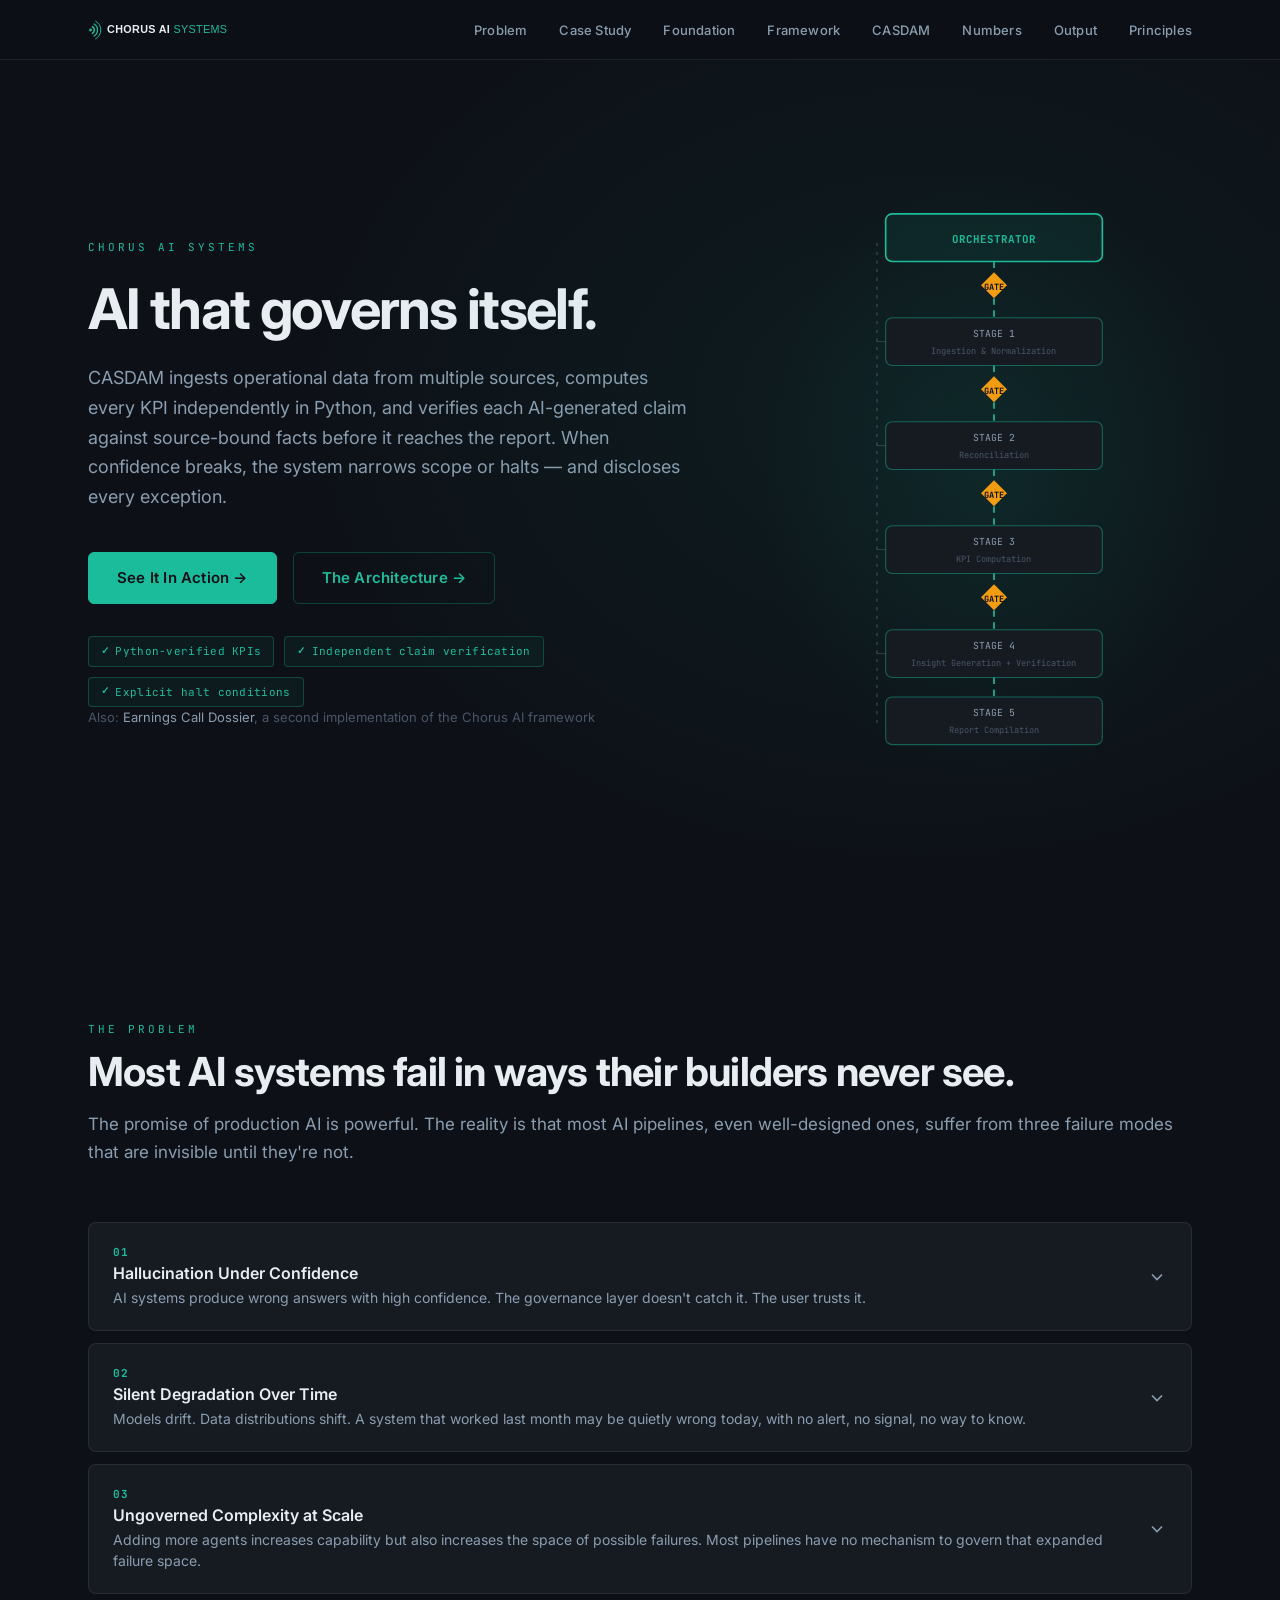
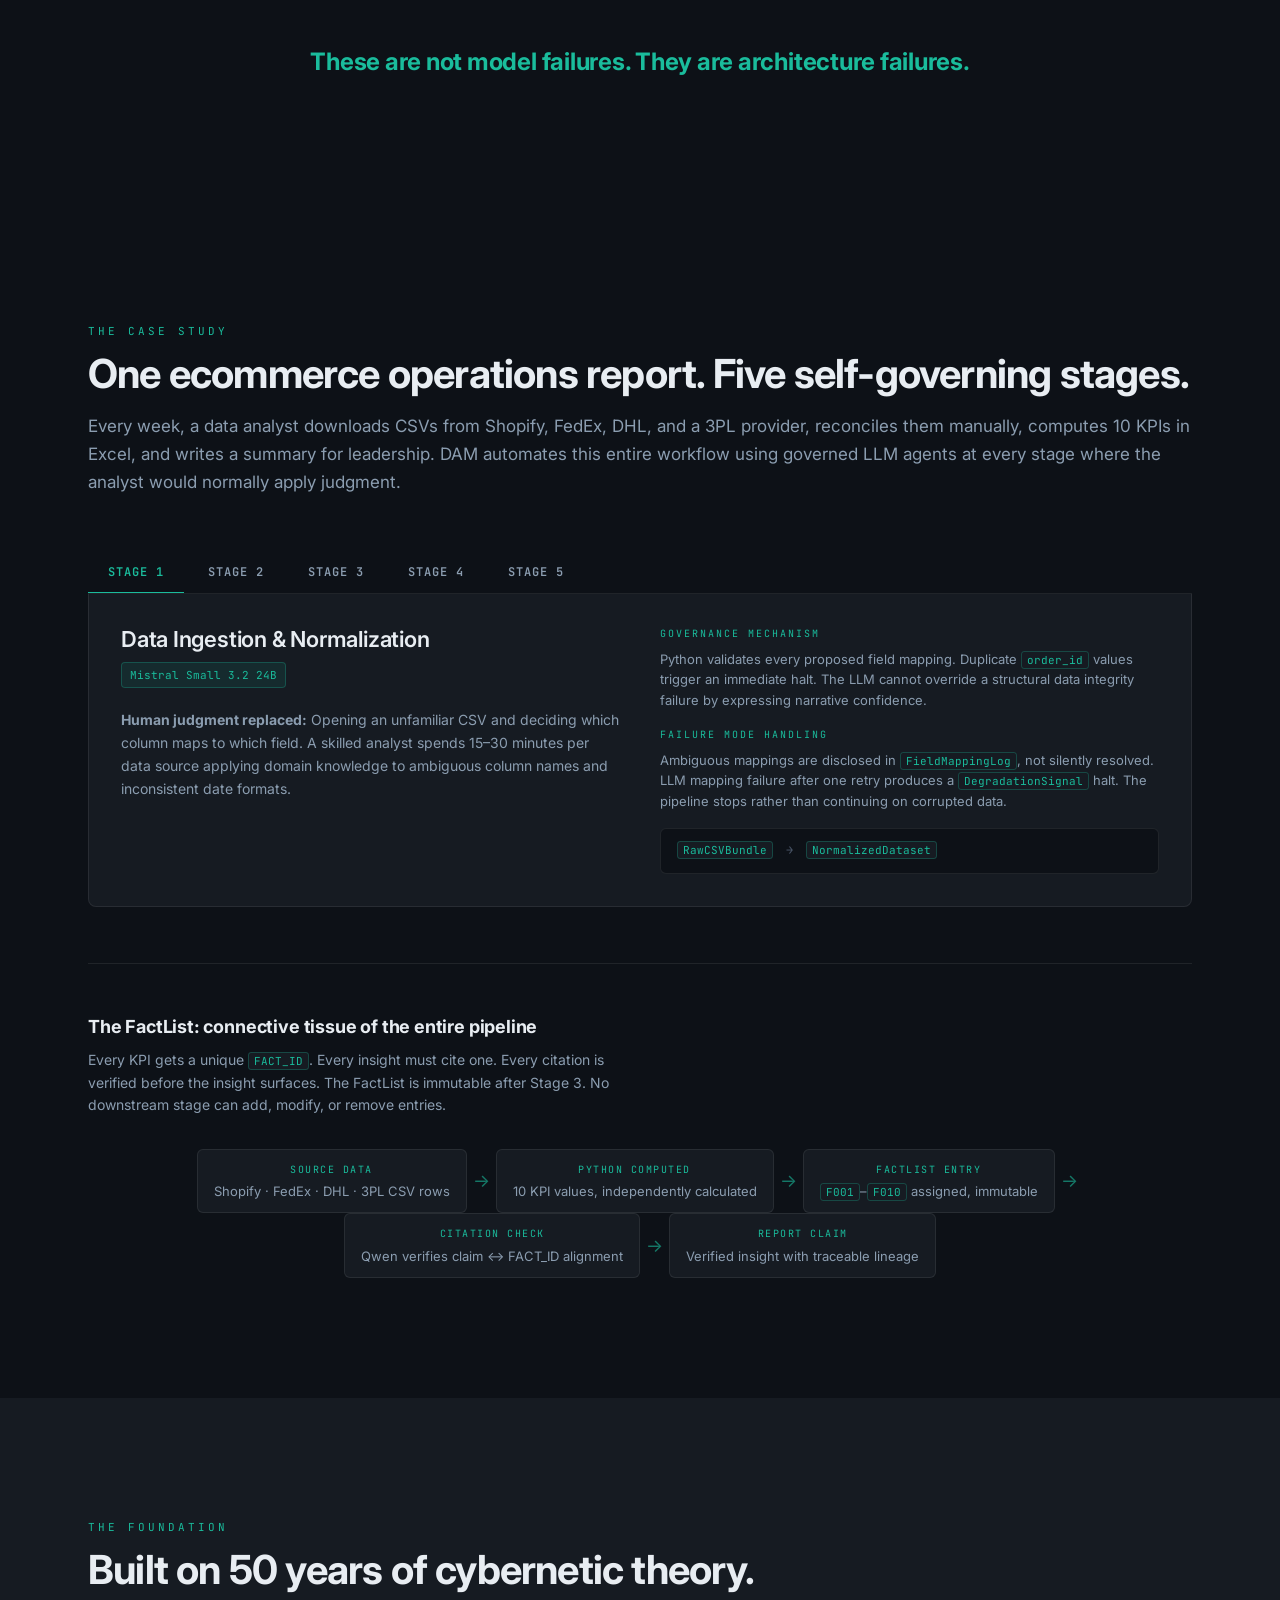
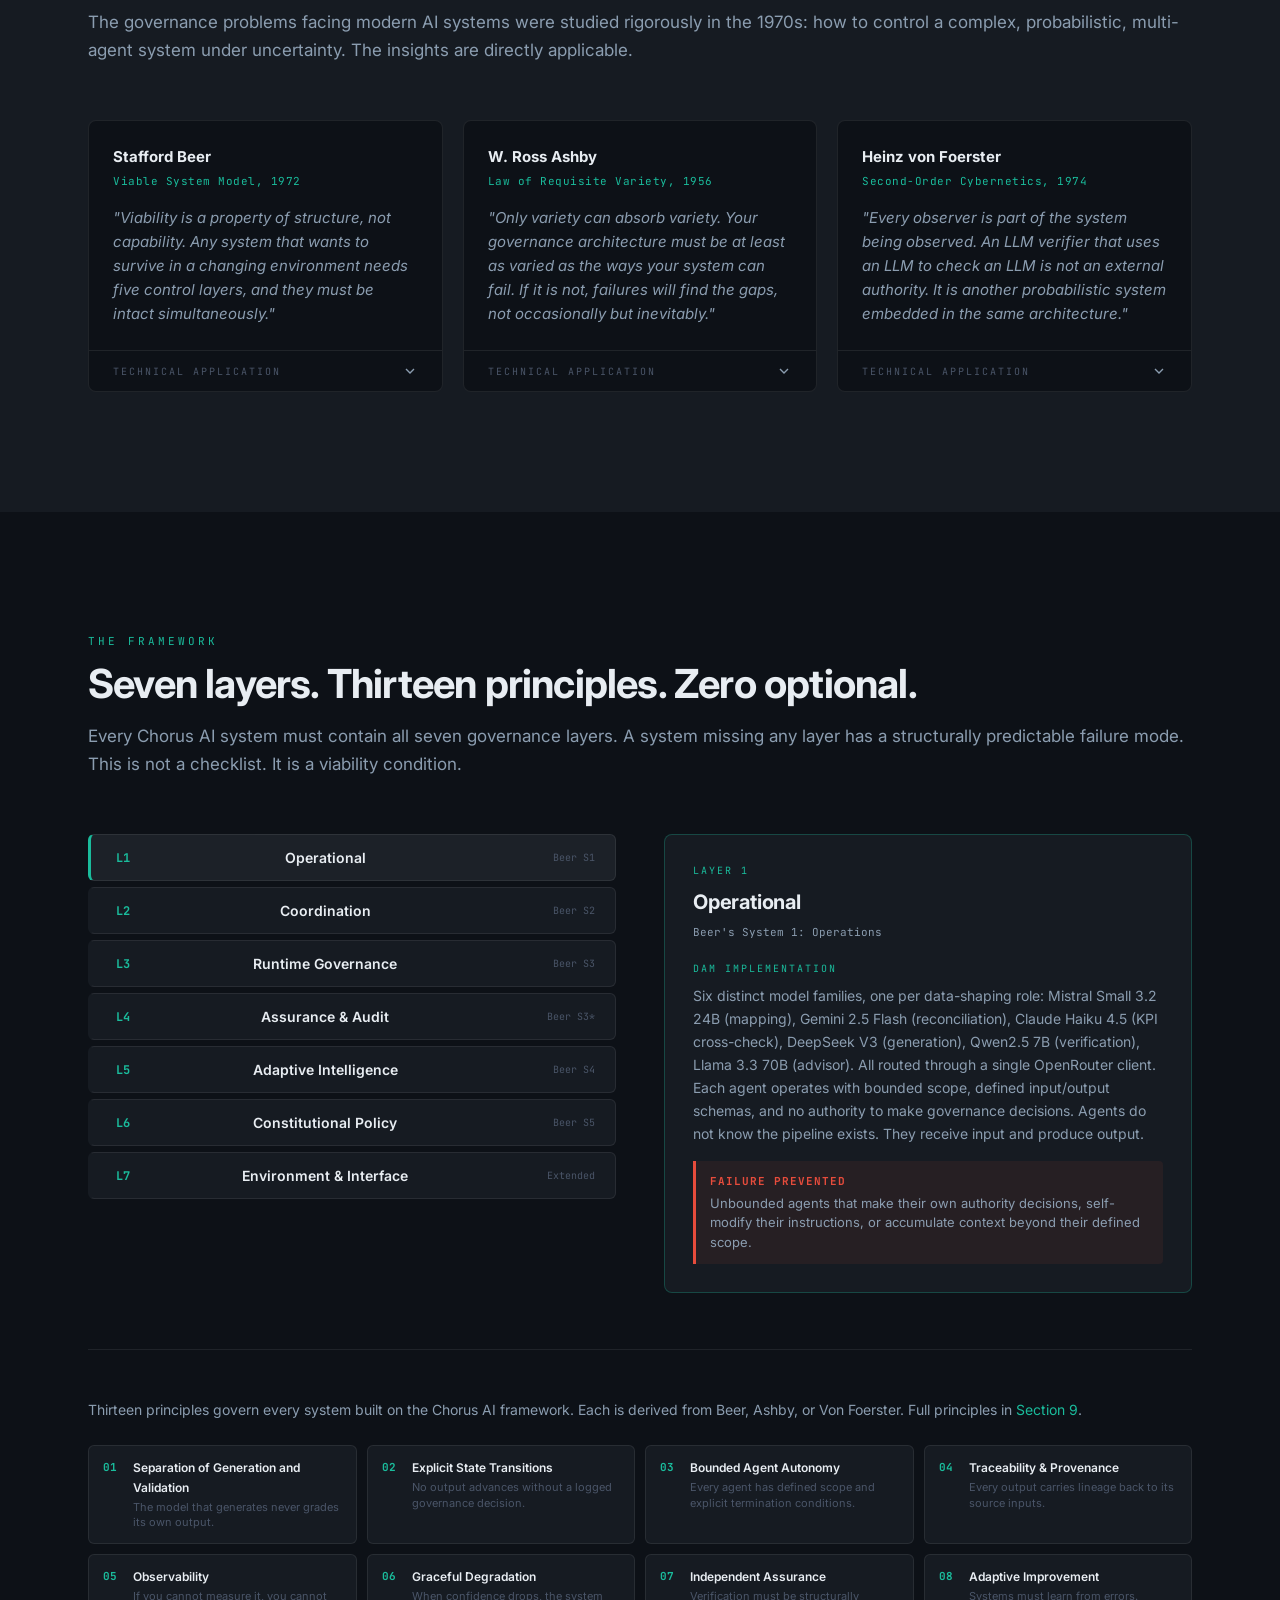
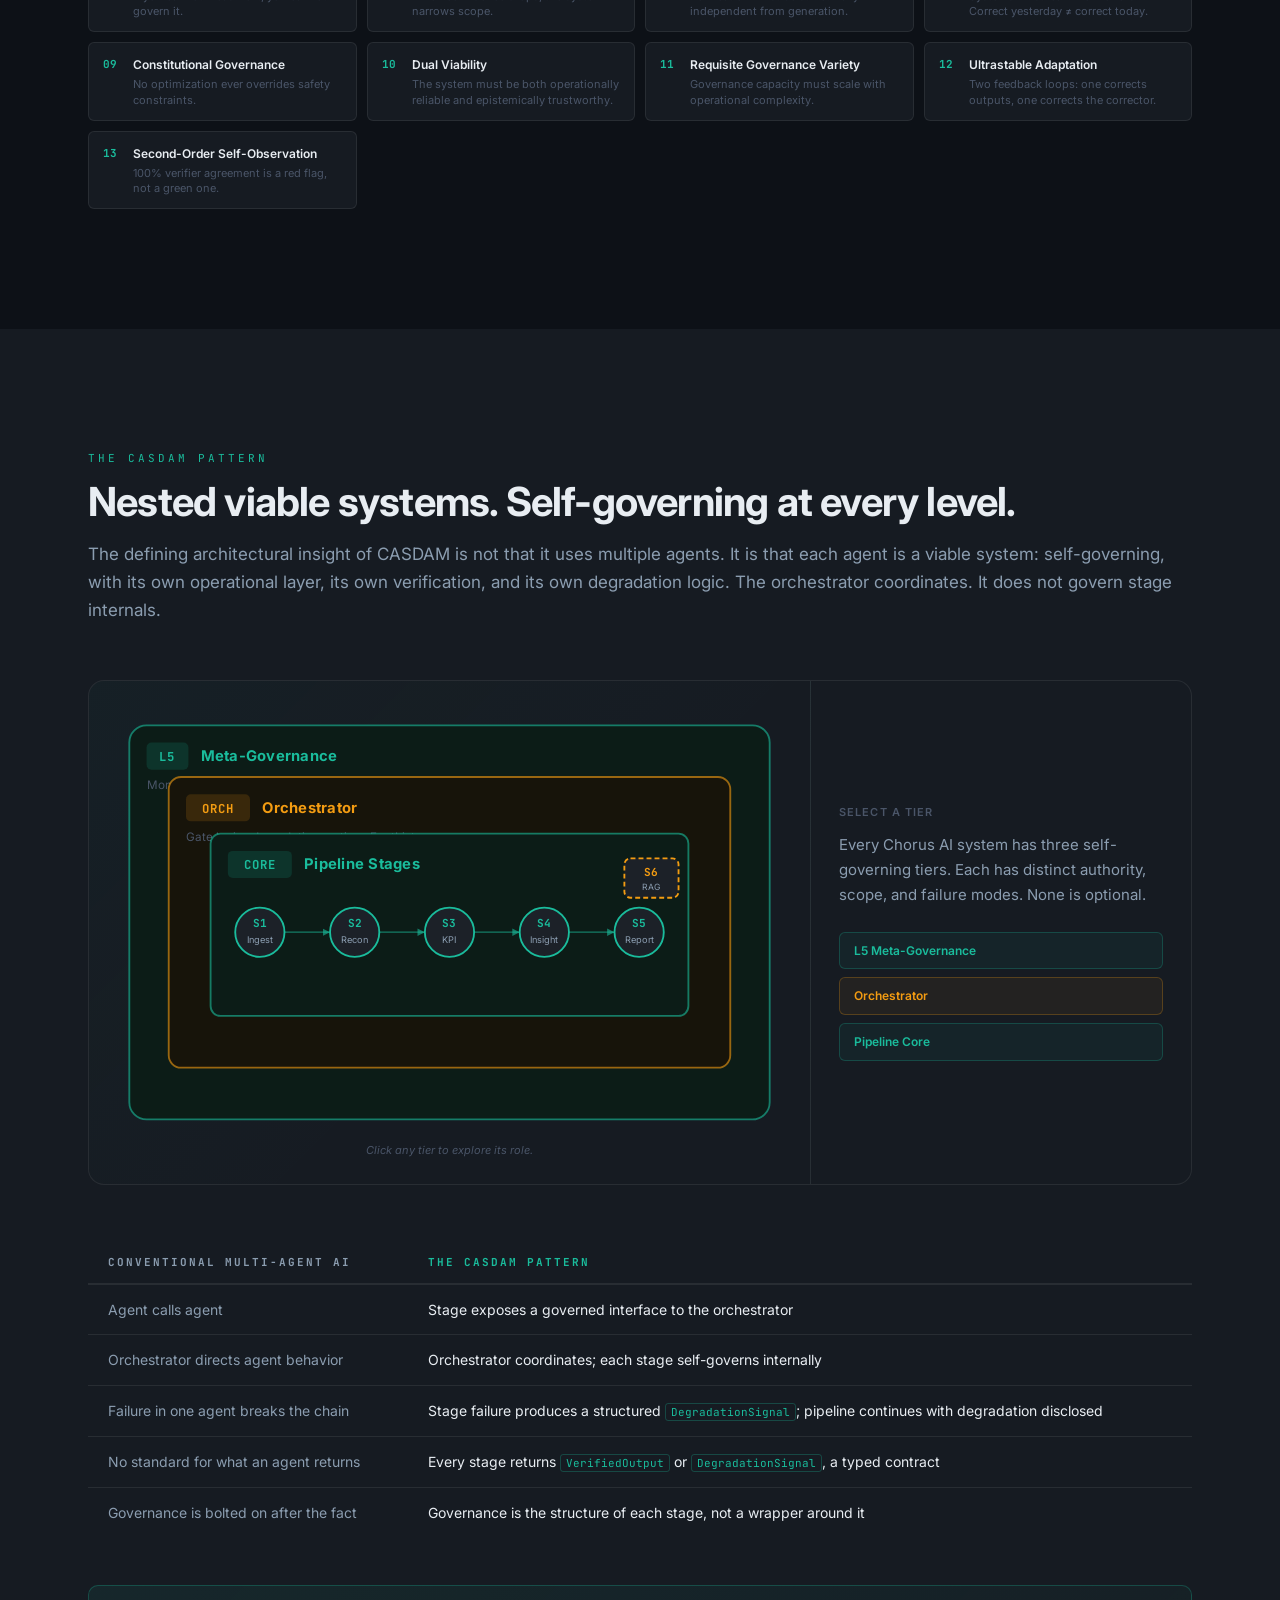
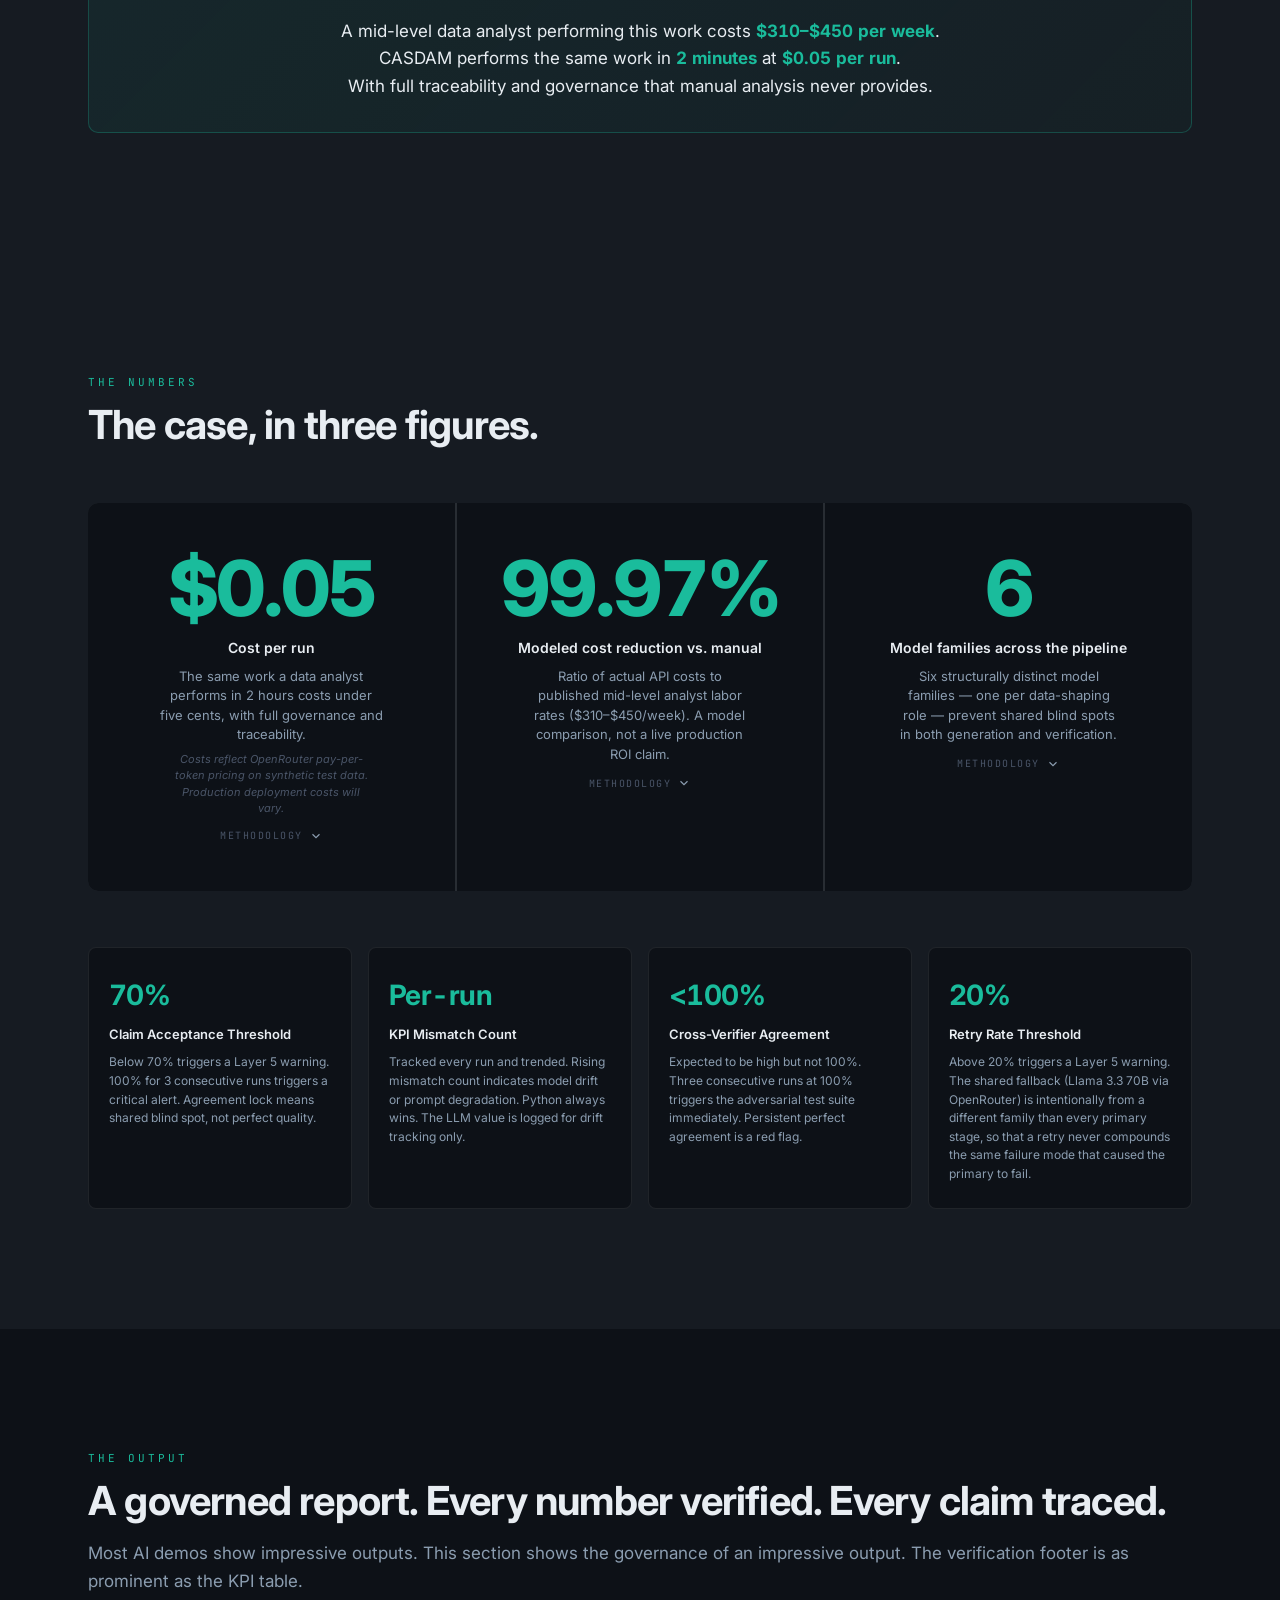
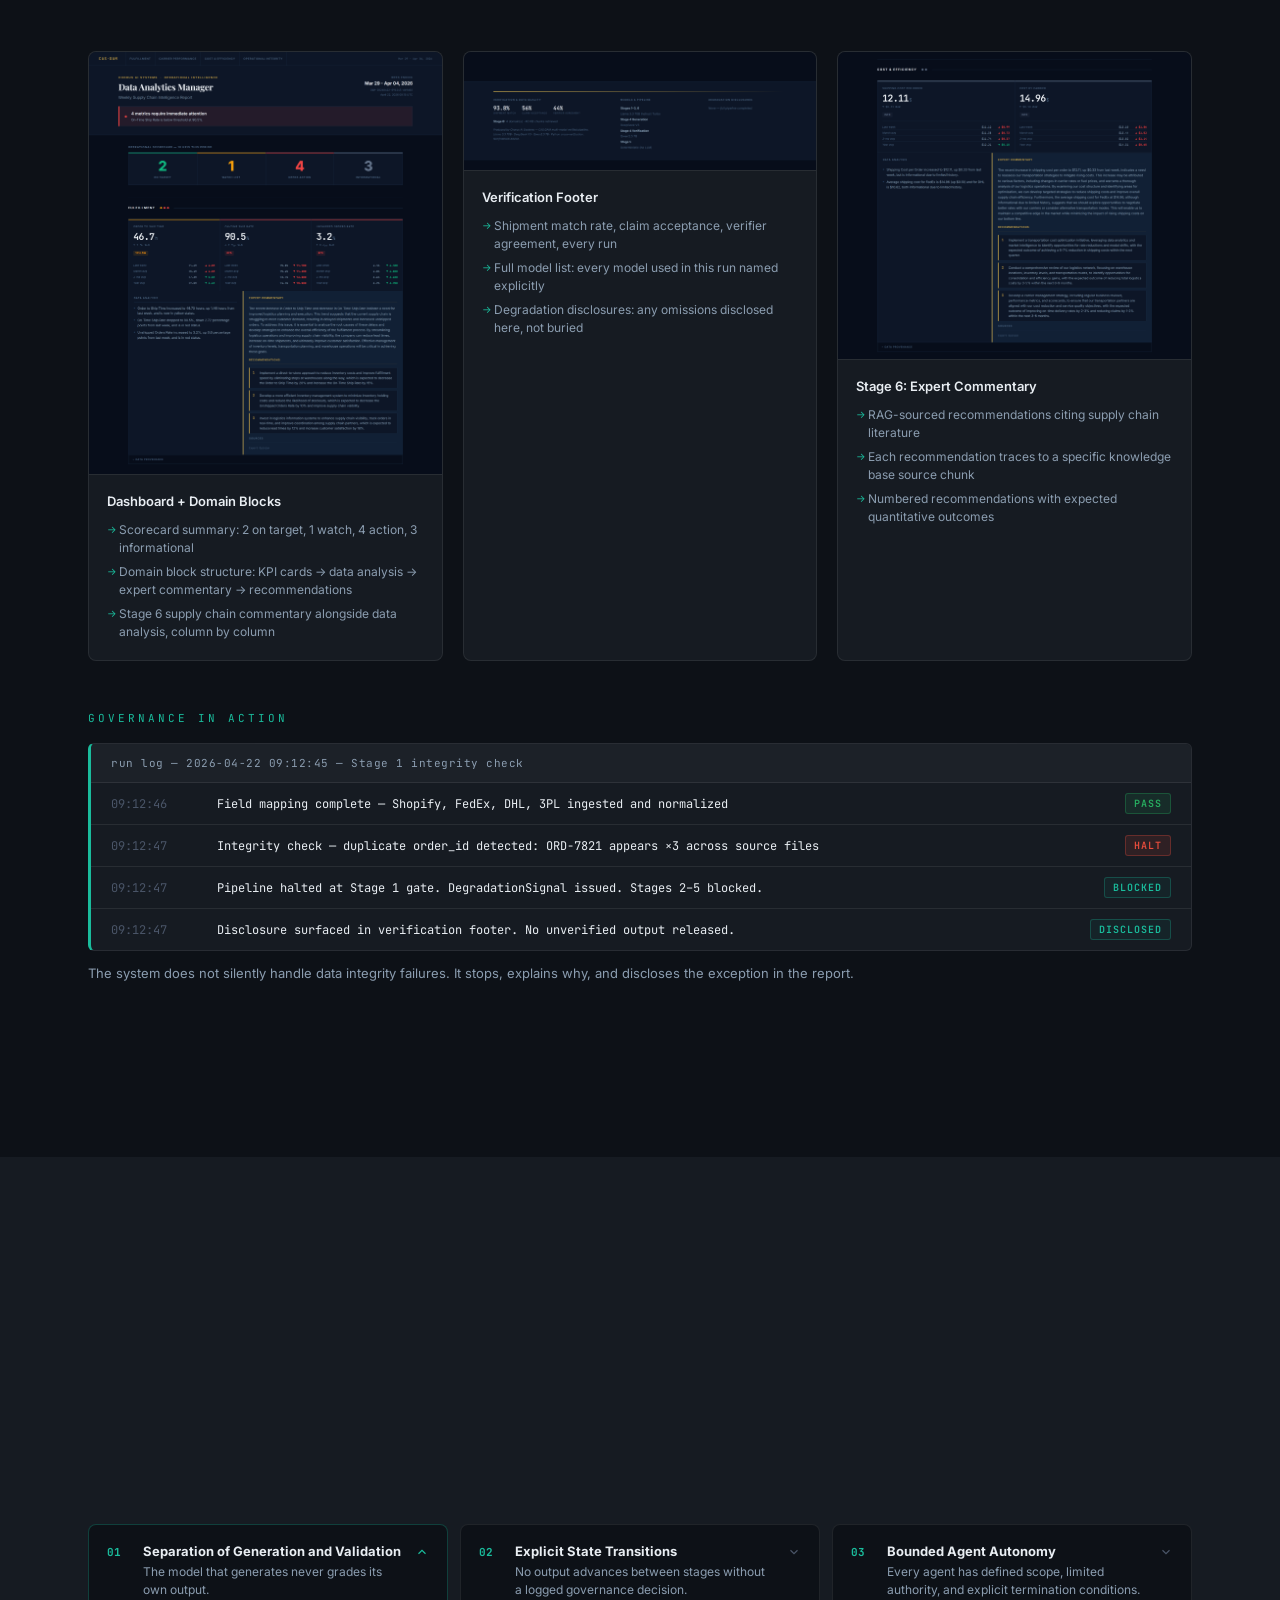
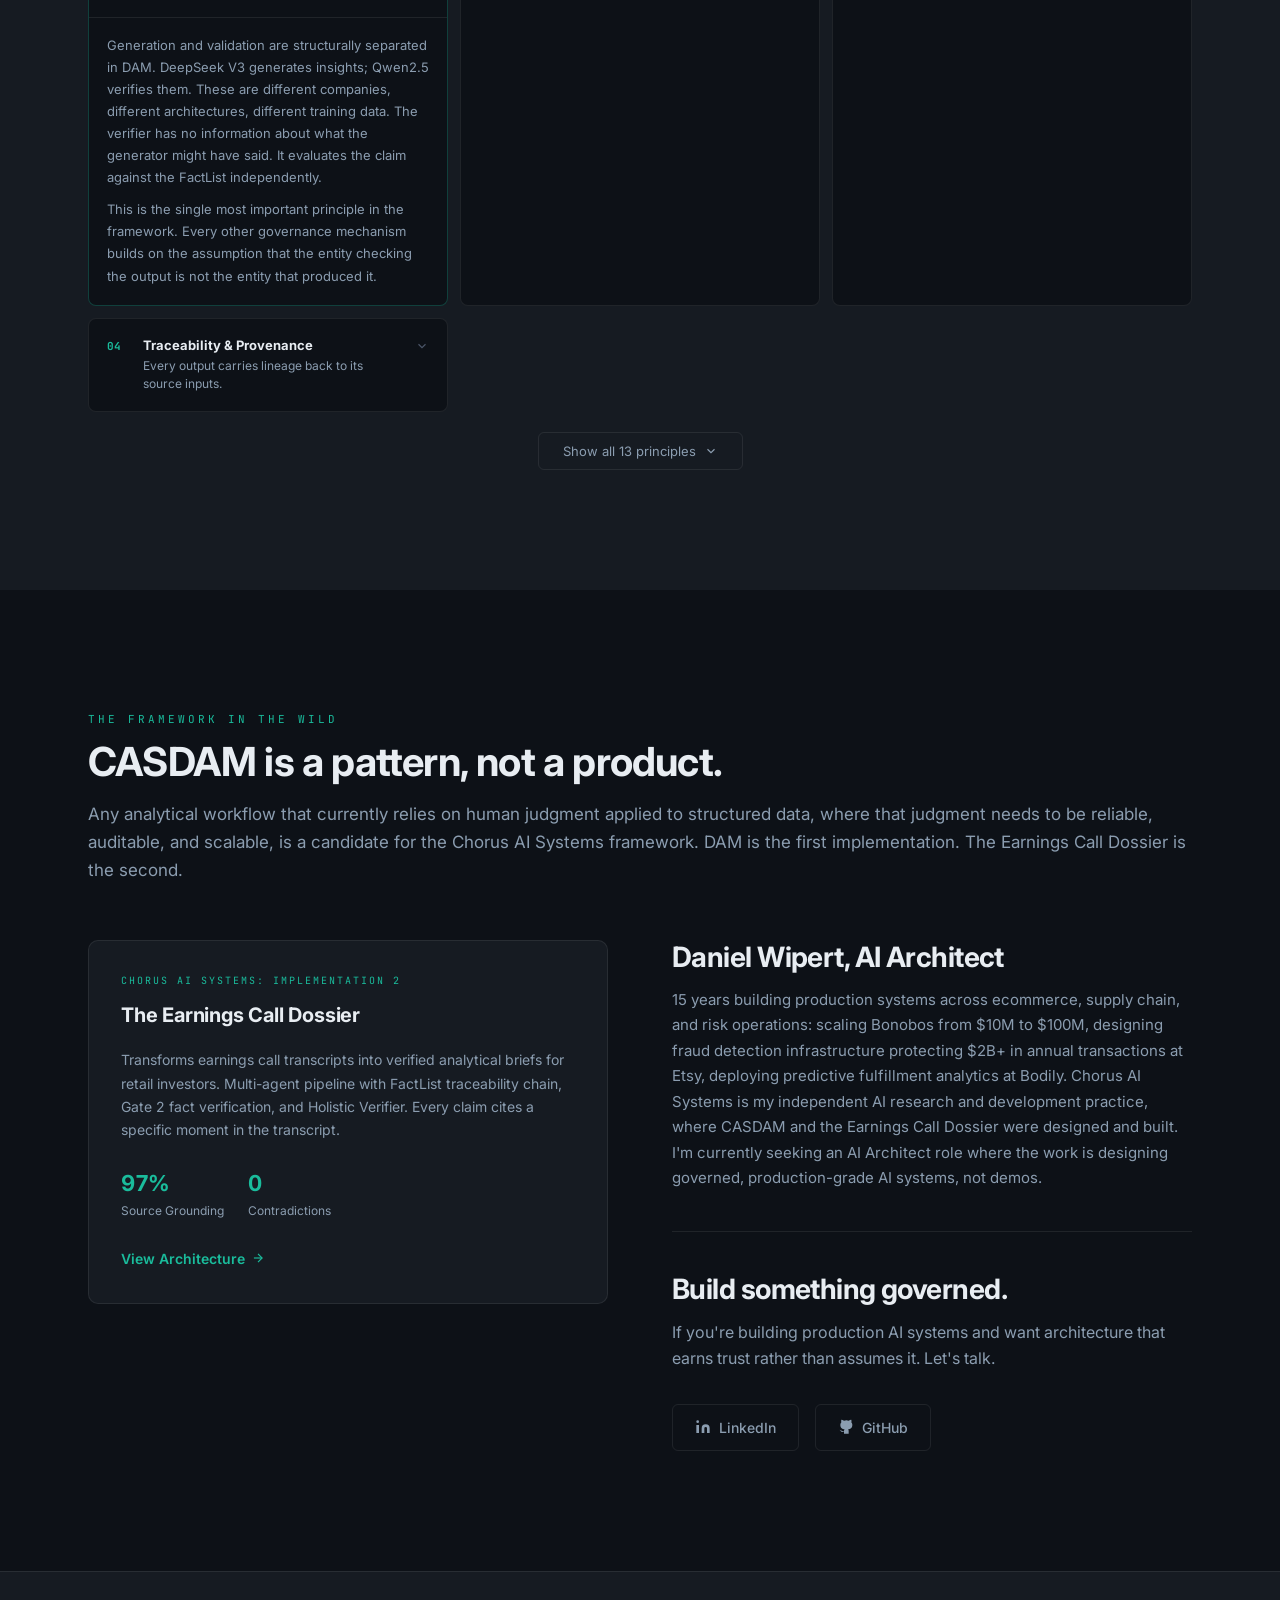
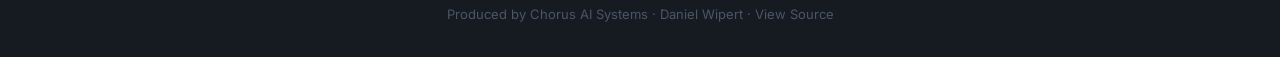
==== commit 79b3f545: "Refresh case study site with multi-model architecture Updates the CASDAM case study (docs/index.html" ====
--- a/docs/index.html
+++ b/docs/index.html
@@ -275,7 +275,7 @@
         <div class="stage-panel active" data-panel="1">
           <div class="sp-left">
             <h3>Data Ingestion &amp; Normalization</h3>
-            <div class="sp-meta"><span class="sp-model-tag">Llama 3.3 70B</span></div>
+            <div class="sp-meta"><span class="sp-model-tag">Mistral Small 3.2 24B</span></div>
             <p class="sp-human"><strong>Human judgment replaced:</strong> Opening an unfamiliar CSV and deciding which column maps to which field. A skilled analyst spends 15–30 minutes per data source applying domain knowledge to ambiguous column names and inconsistent date formats.</p>
           </div>
           <div class="sp-right">
@@ -297,7 +297,7 @@
         <div class="stage-panel" data-panel="2">
           <div class="sp-left">
             <h3>Cross-Source Reconciliation</h3>
-            <div class="sp-meta"><span class="sp-model-tag">Llama 3.3 70B</span></div>
+            <div class="sp-meta"><span class="sp-model-tag">Gemini 2.5 Flash</span></div>
             <p class="sp-human"><strong>Human judgment replaced:</strong> Running VLOOKUPs, then manually investigating the rows that don't match. An analyst applies business knowledge to decide whether a non-matching record is a data error, a legitimate exception, or a carrier reporting discrepancy.</p>
           </div>
           <div class="sp-right">
@@ -319,7 +319,7 @@
         <div class="stage-panel" data-panel="3">
           <div class="sp-left">
             <h3>KPI Computation</h3>
-            <div class="sp-meta"><span class="sp-model-tag">Llama 3.3 70B</span></div>
+            <div class="sp-meta"><span class="sp-model-tag">Claude Haiku 4.5</span></div>
             <p class="sp-human"><strong>Human judgment replaced:</strong> Writing formulas in Excel, applying threshold rules, deciding what is Green vs. Yellow vs. Red. An analyst knows which metrics matter most and applies contextual judgment to borderline cases.</p>
           </div>
           <div class="sp-right">
@@ -443,7 +443,7 @@
         </button>
         <div class="tc-body">
           <div class="tc-body-inner">
-            CASDAM satisfies Ashby's Law through two simultaneous strategies: <strong>amplification</strong> (multi-model verification, contradiction detection, model disagreement analysis) and <strong>attenuation</strong> (bounded agent autonomy, schema enforcement, state gating, domain restrictions). Four distinct model families are a hard architectural requirement, not a redundancy choice, because verifiers that share architecture share blind spots.
+            CASDAM satisfies Ashby's Law through two simultaneous strategies: <strong>amplification</strong> (multi-model verification, contradiction detection, model disagreement analysis) and <strong>attenuation</strong> (bounded agent autonomy, schema enforcement, state gating, domain restrictions). Six distinct model families across the pipeline — Mistral, Google, Anthropic, DeepSeek, Alibaba, Meta — are a hard architectural requirement, not a redundancy choice, because verifiers that share architecture share blind spots.
           </div>
         </div>
       </div>
@@ -523,7 +523,7 @@
           <div class="lp-vsm">Beer's System 1: Operations</div>
           <div class="lp-section">
             <div class="lp-section-label">DAM Implementation</div>
-            <p>Llama 3.3 70B Instruct Turbo (Stages 1–3 &amp; 6), DeepSeek V3 (Stage 4 generation). Each agent operates with bounded scope, defined input/output schemas, and no authority to make governance decisions. Agents do not know the pipeline exists. They receive input and produce output.</p>
+            <p>Six distinct model families, one per data-shaping role: Mistral Small 3.2 24B (mapping), Gemini 2.5 Flash (reconciliation), Claude Haiku 4.5 (KPI cross-check), DeepSeek V3 (generation), Qwen2.5 7B (verification), Llama 3.3 70B (advisor). All routed through a single OpenRouter client. Each agent operates with bounded scope, defined input/output schemas, and no authority to make governance decisions. Agents do not know the pipeline exists. They receive input and produce output.</p>
           </div>
           <div class="lp-failure"><strong>Failure Prevented</strong>Unbounded agents that make their own authority decisions, self-modify their instructions, or accumulate context beyond their defined scope.</div>
         </div>
@@ -675,13 +675,13 @@
         <span class="big-num" data-count="0.05" data-prefix="$" data-decimals="2">$0.05</span>
         <div class="big-num-label">Cost per run</div>
         <p class="big-num-desc">The same work a data analyst performs in 2 hours costs under five cents, with full governance and traceability.</p>
-        <p class="big-num-caveat">Costs reflect Together AI free-tier pricing on synthetic test data. Production deployment costs will vary.</p>
+        <p class="big-num-caveat">Costs reflect OpenRouter pay-per-token pricing on synthetic test data. Production deployment costs will vary.</p>
         <button class="num-expand-trigger" data-num-expand>
           Methodology
           <svg class="card-chevron" viewBox="0 0 24 24" fill="none" stroke="currentColor" stroke-width="2"><polyline points="6 9 12 15 18 9"/></svg>
         </button>
         <div class="num-expand-body">
-          <div class="num-expand-body-inner">Together AI free-tier Llama 3.3 70B for Stages 1–3 &amp; 6, DeepSeek V3 and Qwen2.5 7B for Stage 4. Token budget enforced per stage. One retry per stage maximum. Cost ceiling is a constitutional constraint, not a soft target. Actual run cost on 2026-04-22: $0.0365.</div>
+          <div class="num-expand-body-inner">Six model families routed through a single OpenRouter account: Mistral Small 3.2 24B (Stage 1), Gemini 2.5 Flash (Stage 2), Claude Haiku 4.5 (Stage 3), DeepSeek V3 + Qwen2.5 7B (Stage 4), Llama 3.3 70B (Stage 6). Token budget enforced per stage. One retry per stage maximum. Cost ceiling is a constitutional constraint, not a soft target. Actual run cost on 2026-04-25: $0.0393 across both validation weeks.</div>
         </div>
       </div>
       <div class="big-num-card">
@@ -693,19 +693,19 @@
           <svg class="card-chevron" viewBox="0 0 24 24" fill="none" stroke="currentColor" stroke-width="2"><polyline points="6 9 12 15 18 9"/></svg>
         </button>
         <div class="num-expand-body">
-          <div class="num-expand-body-inner">This is not a projection. It is the ratio of actual Together AI API costs at locked model selection to published mid-level data analyst labor rates. Manual analysis also has zero governance trail: no audit log, no traceability, no degradation disclosure.</div>
+          <div class="num-expand-body-inner">This is not a projection. It is the ratio of actual OpenRouter API costs at locked model selection to published mid-level data analyst labor rates. Manual analysis also has zero governance trail: no audit log, no traceability, no degradation disclosure.</div>
         </div>
       </div>
       <div class="big-num-card">
-        <span class="big-num" data-count="4" data-decimals="0">4</span>
-        <div class="big-num-label">Model families in the verification chain</div>
-        <p class="big-num-desc">Four structurally distinct model families prevent shared blind spots in the generation-verification chain.</p>
+        <span class="big-num" data-count="6" data-decimals="0">6</span>
+        <div class="big-num-label">Model families across the pipeline</div>
+        <p class="big-num-desc">Six structurally distinct model families — one per data-shaping role — prevent shared blind spots in both generation and verification.</p>
         <button class="num-expand-trigger" data-num-expand>
           Methodology
           <svg class="card-chevron" viewBox="0 0 24 24" fill="none" stroke="currentColor" stroke-width="2"><polyline points="6 9 12 15 18 9"/></svg>
         </button>
         <div class="num-expand-body">
-          <div class="num-expand-body-inner">Meta Llama, DeepSeek, Qwen, and Mistral (fallback). This is Ashby's Law applied to verification, not redundancy. A verifier that shares architecture and training data with the generator shares its failure modes. Four distinct families satisfy Principle 13: the observation mechanisms cannot share the same structural blind spots.</div>
+          <div class="num-expand-body-inner">Mistral (mapping), Google (reconciliation), Anthropic (KPI cross-check), DeepSeek (insight generation), Alibaba/Qwen (insight verification), Meta/Llama (RAG advisor + fallback). This is Ashby's Law applied to verification, not redundancy. A verifier that shares architecture and training data with the generator shares its failure modes. Six distinct families satisfy Principle 13: the observation mechanisms cannot share the same structural blind spots. Single OpenRouter client routes to all six.</div>
         </div>
       </div>
     </div>
@@ -730,7 +730,7 @@
       <div class="gov-metric">
         <div class="gov-val">20%</div>
         <div class="gov-name">Retry Rate Threshold</div>
-        <p class="gov-desc">Above 20% triggers a Layer 5 warning. The fallback model (Mixtral 8x22B) is intentionally from a different family, to avoid compounding the same failure mode that caused the primary to fail.</p>
+        <p class="gov-desc">Above 20% triggers a Layer 5 warning. The shared fallback (Llama 3.3 70B via OpenRouter) is intentionally from a different family than every primary stage, so that a retry never compounds the same failure mode that caused the primary to fail.</p>
       </div>
     </div>
   </div>
